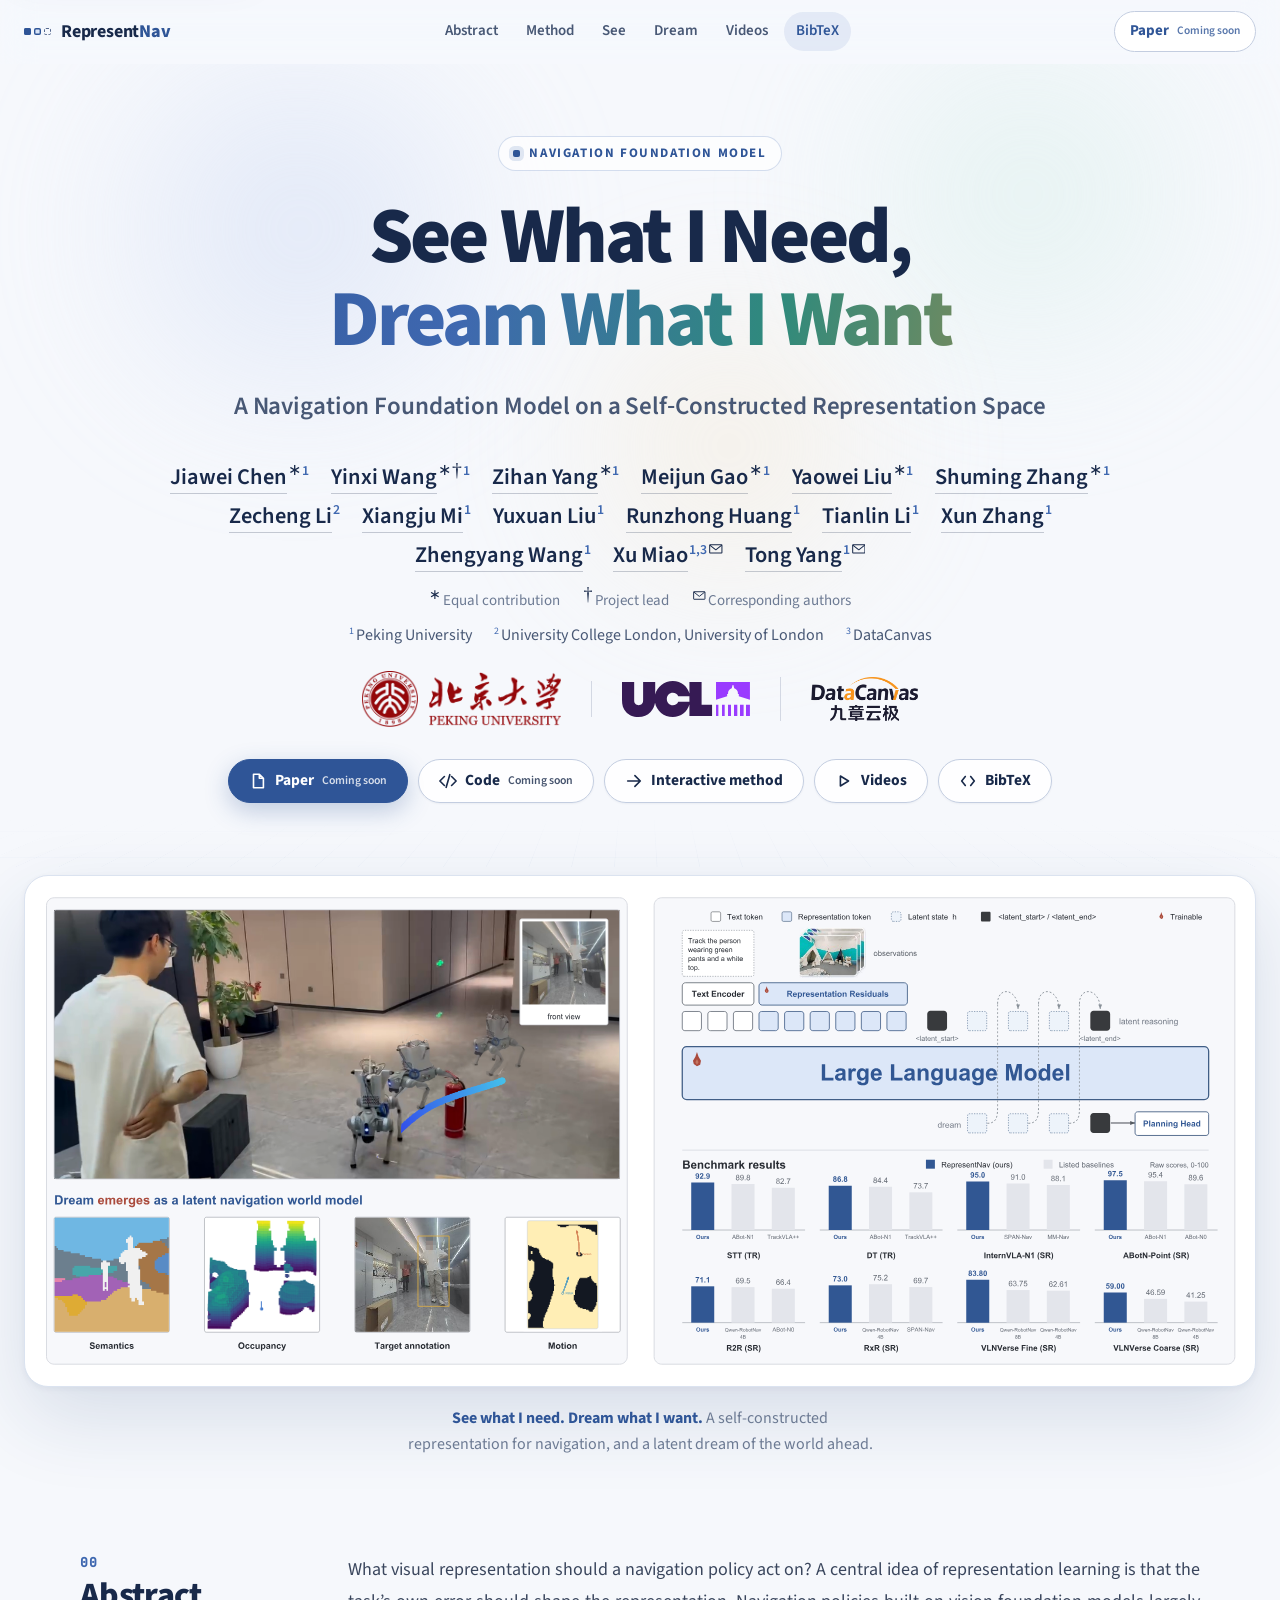
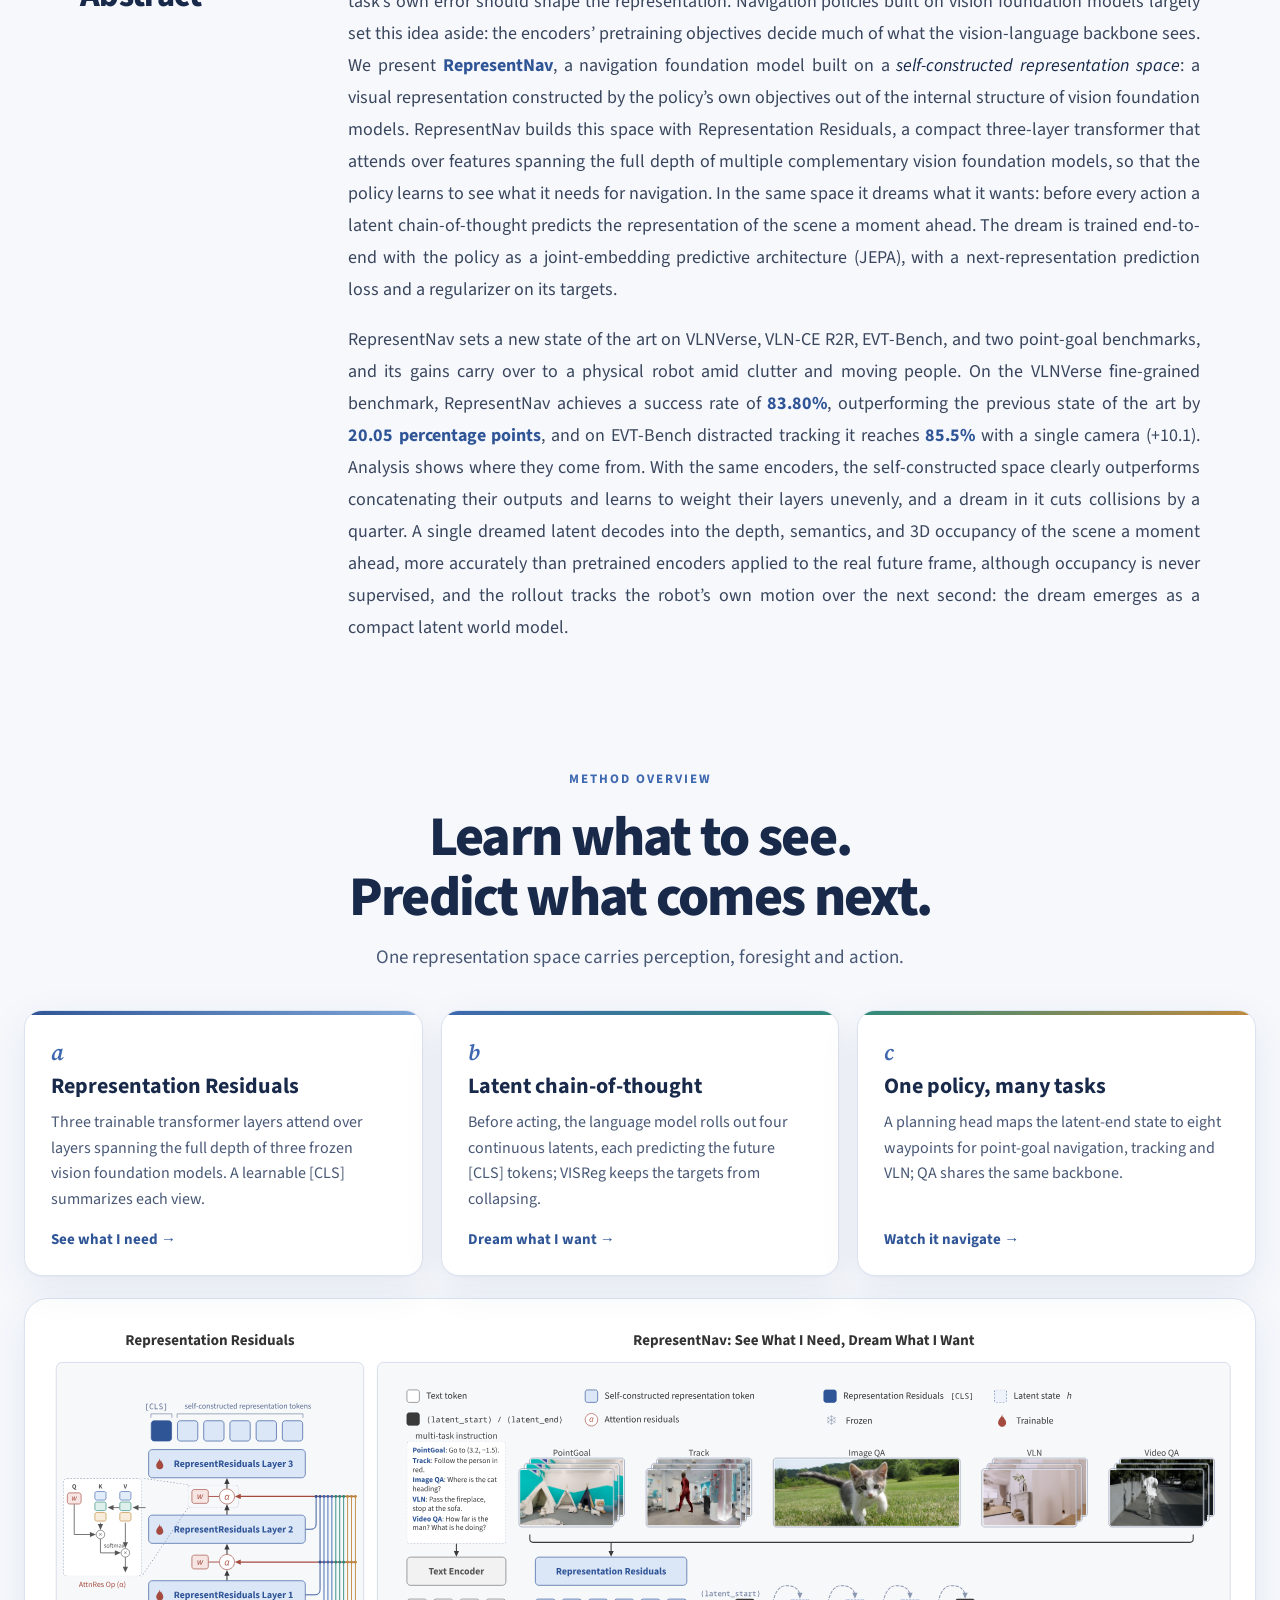
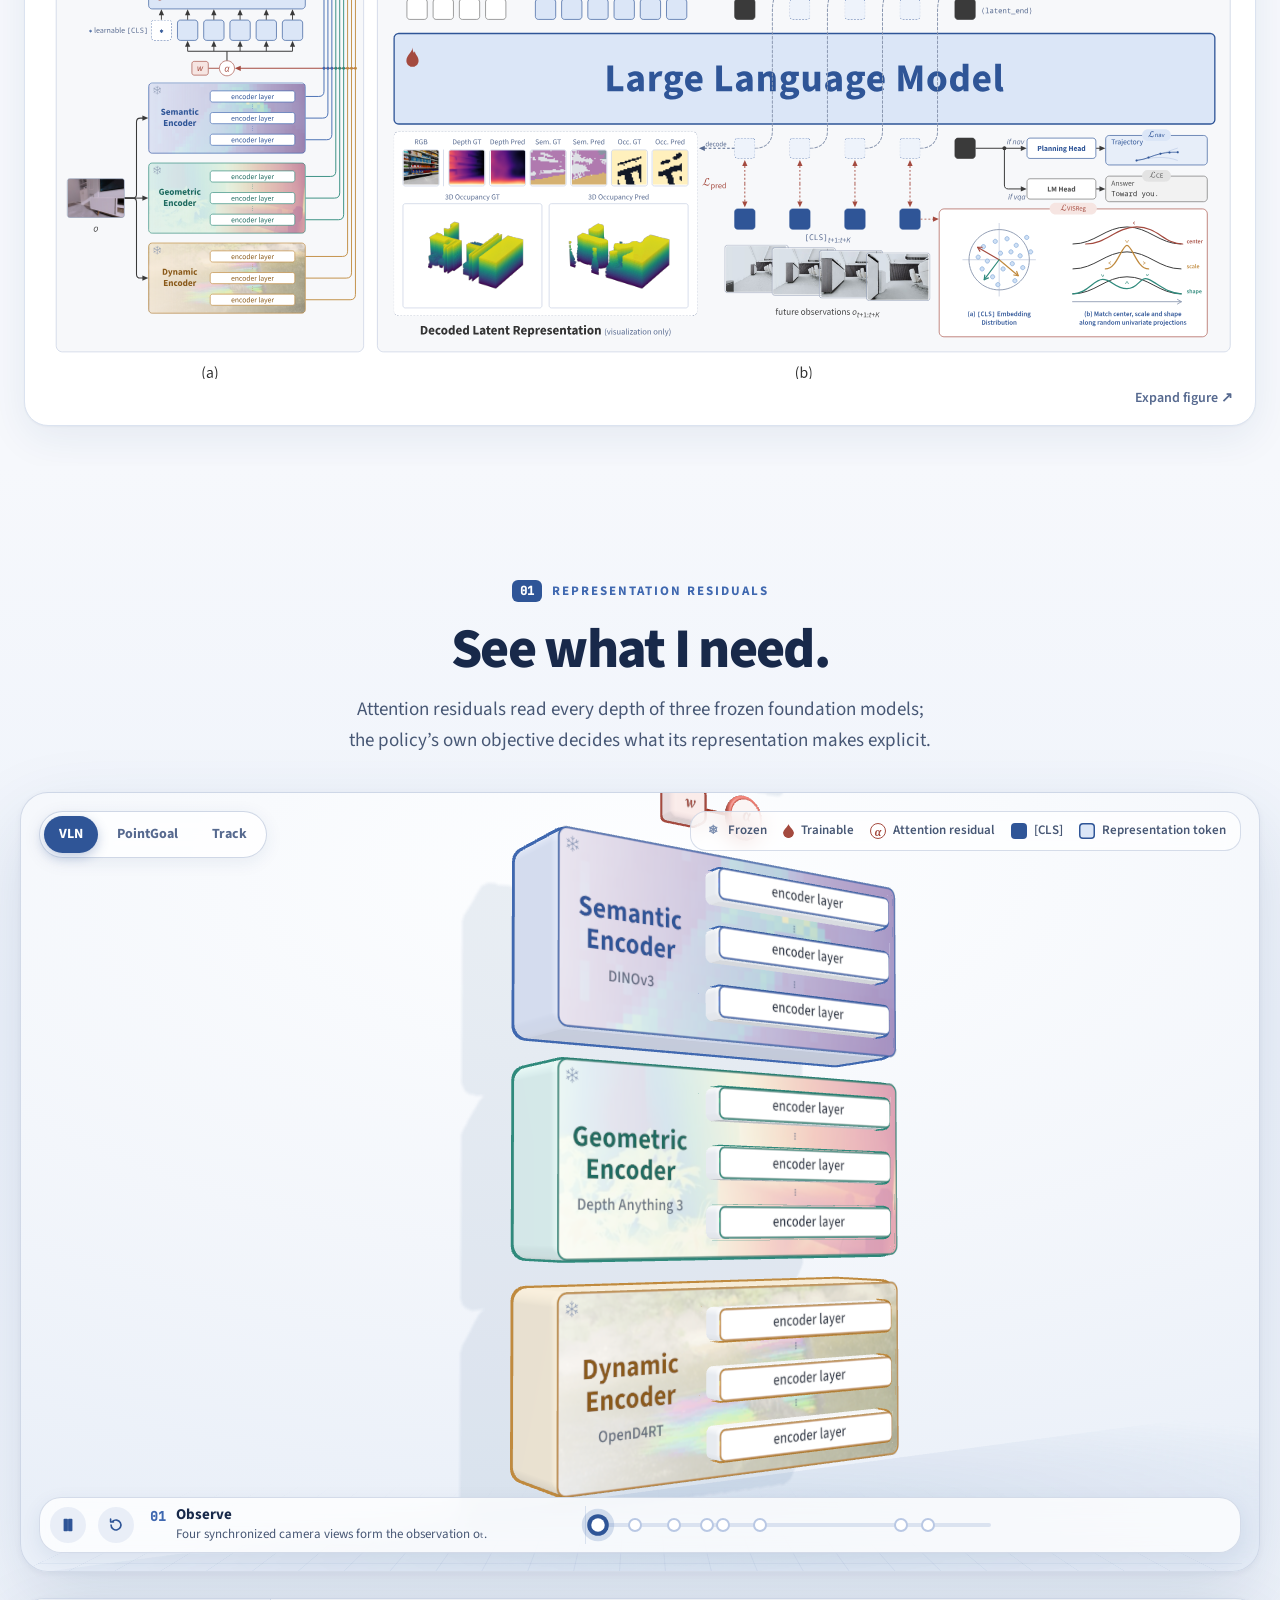
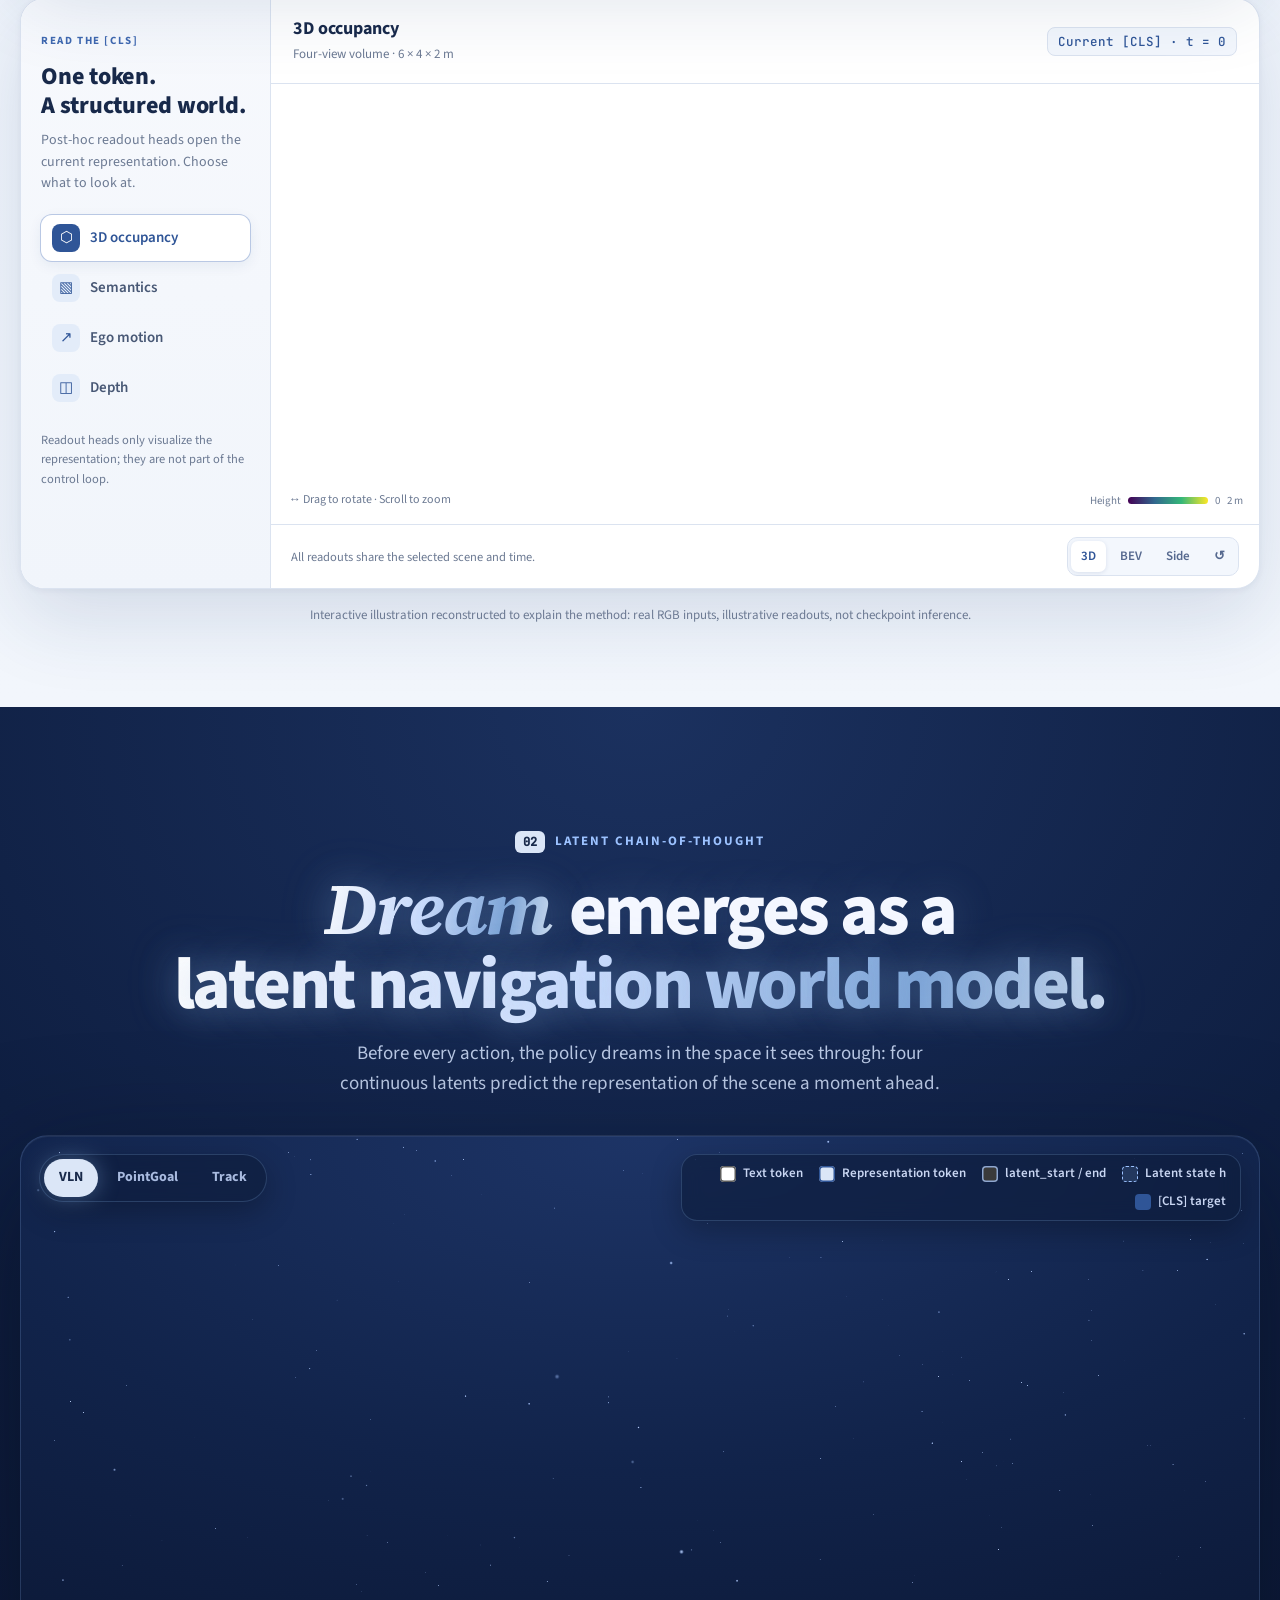
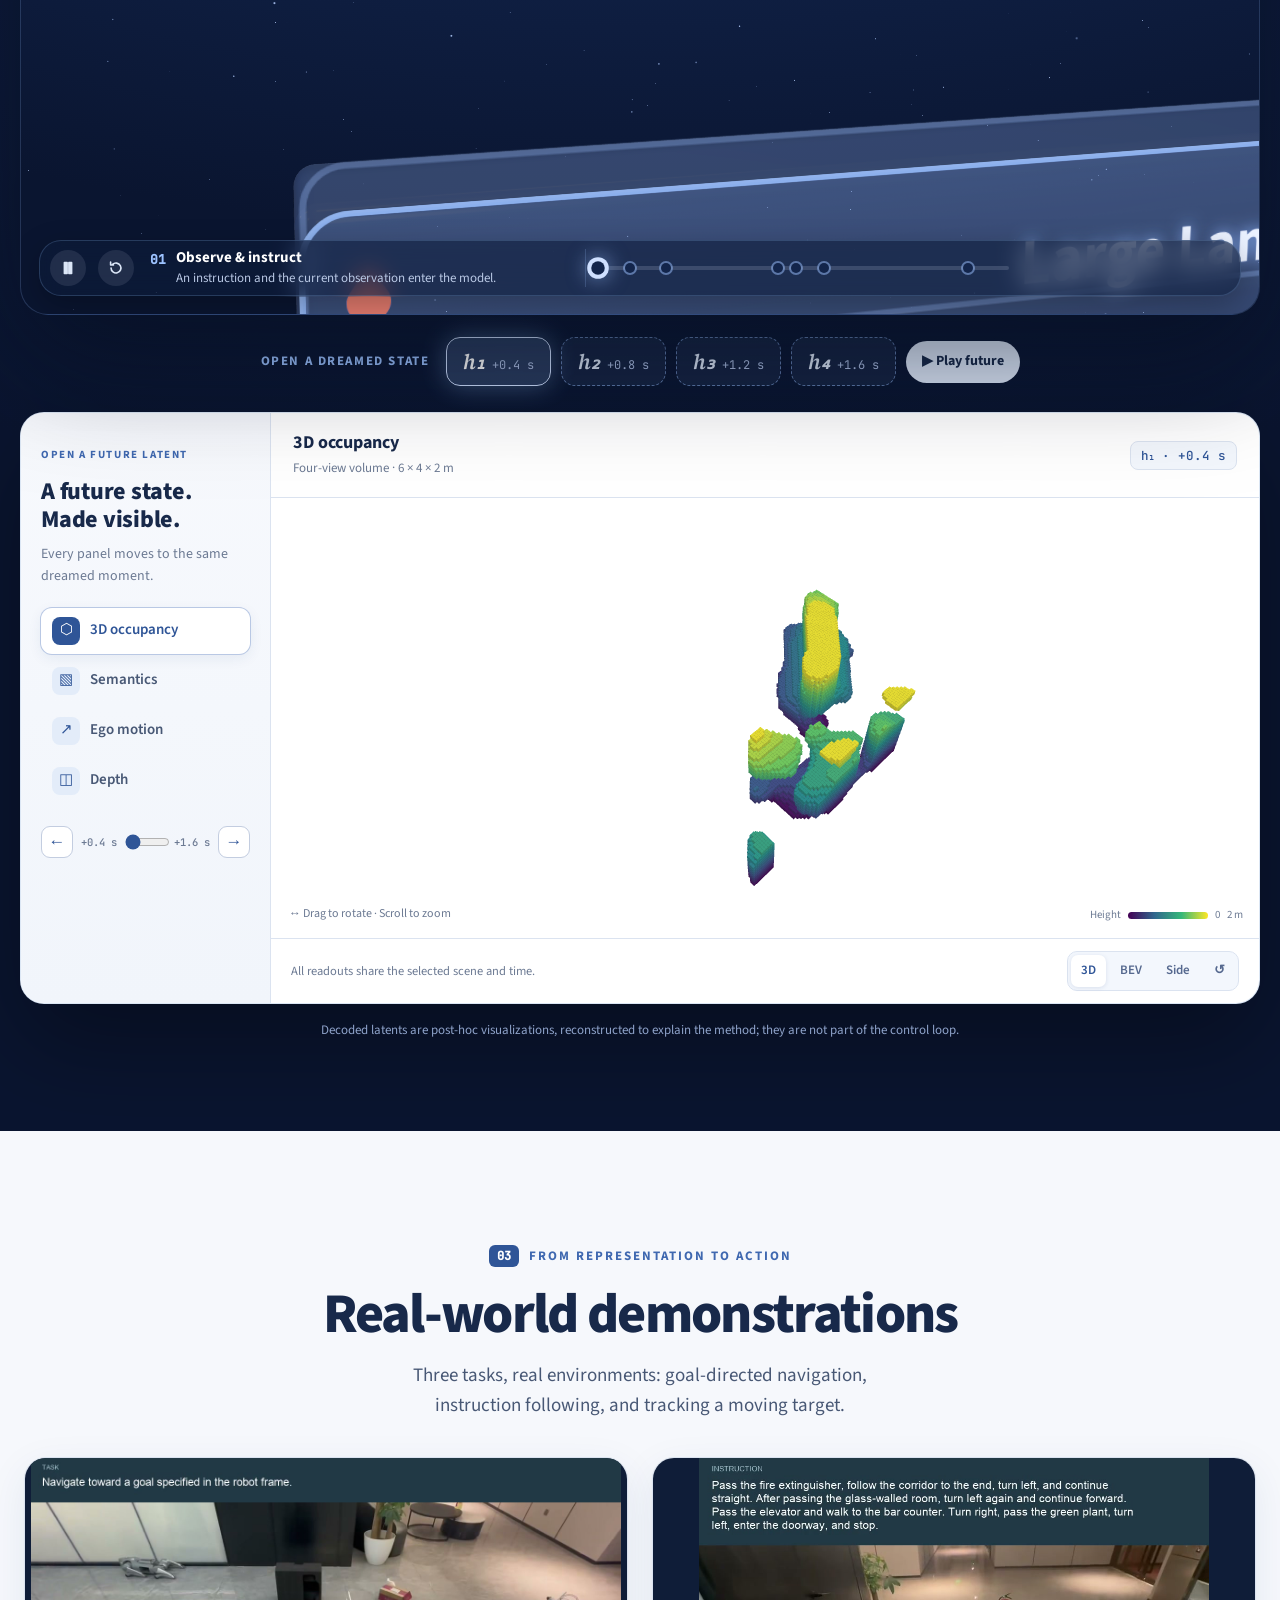
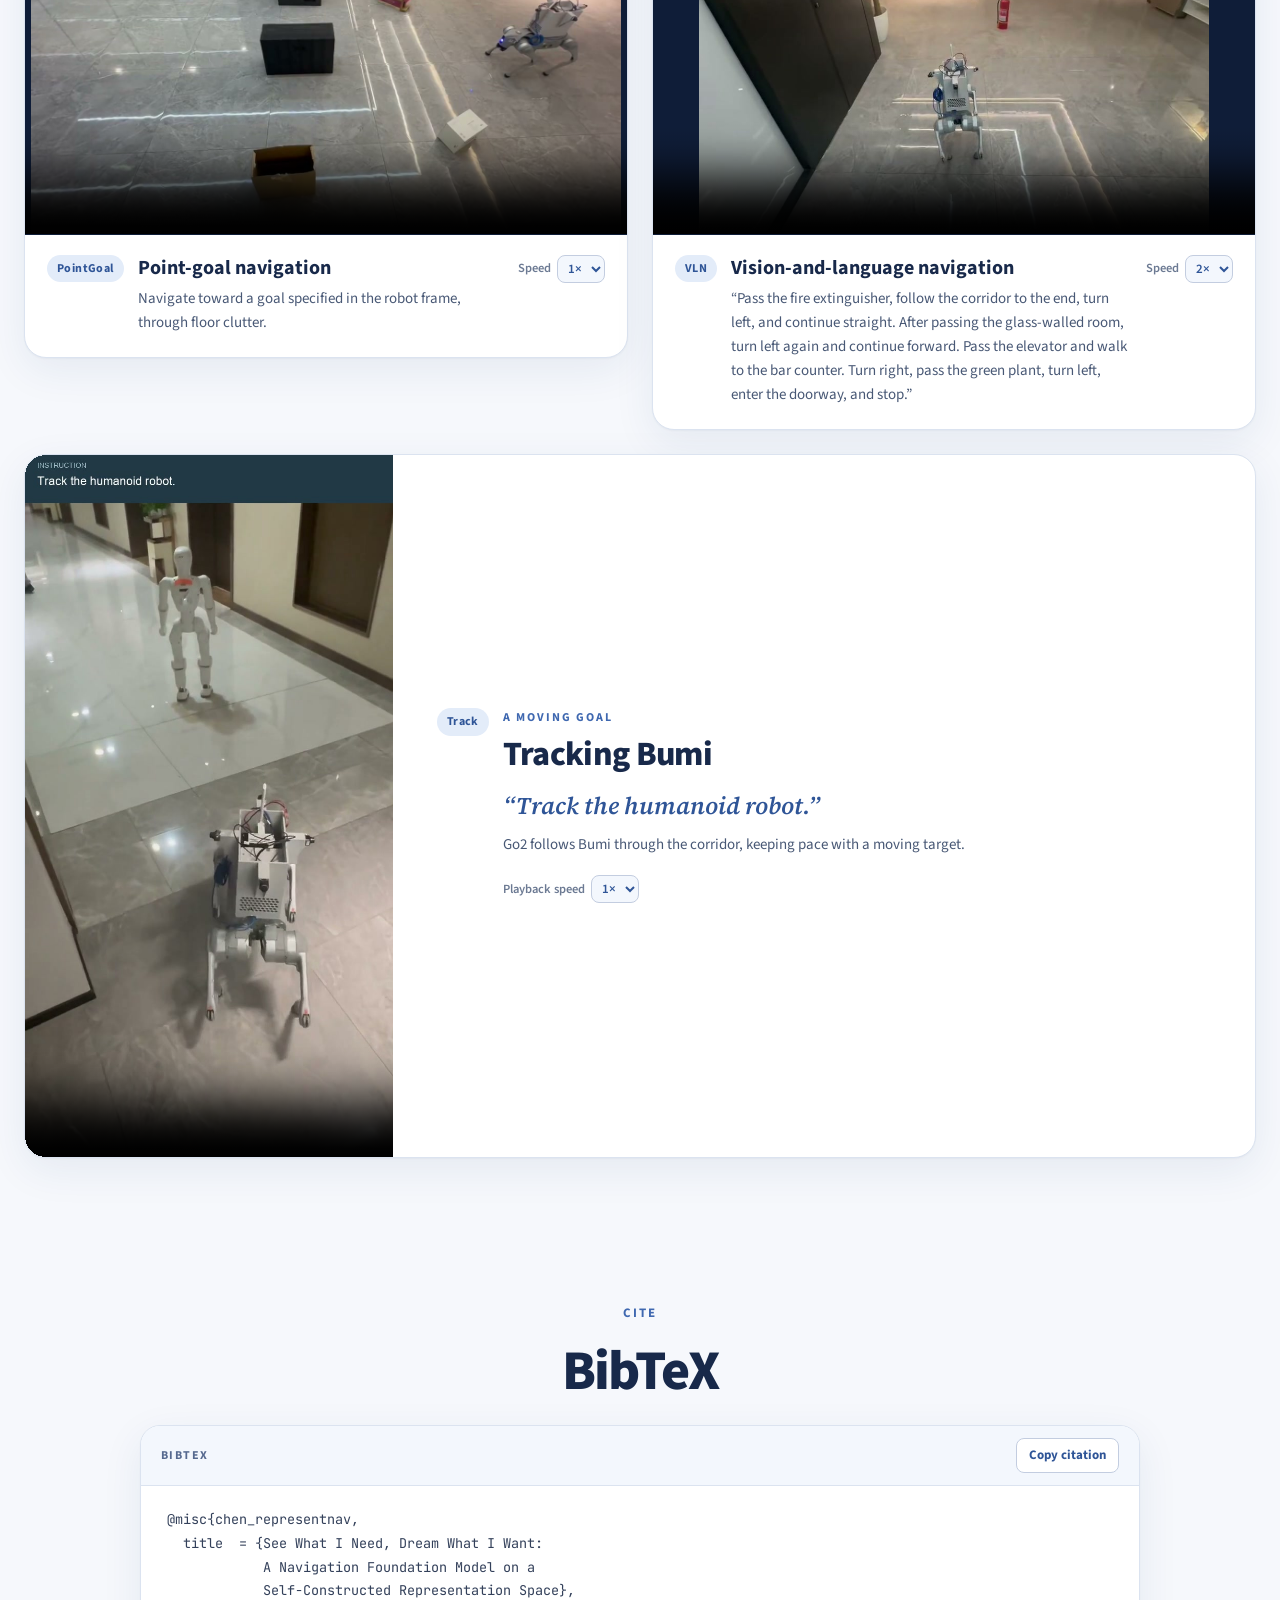
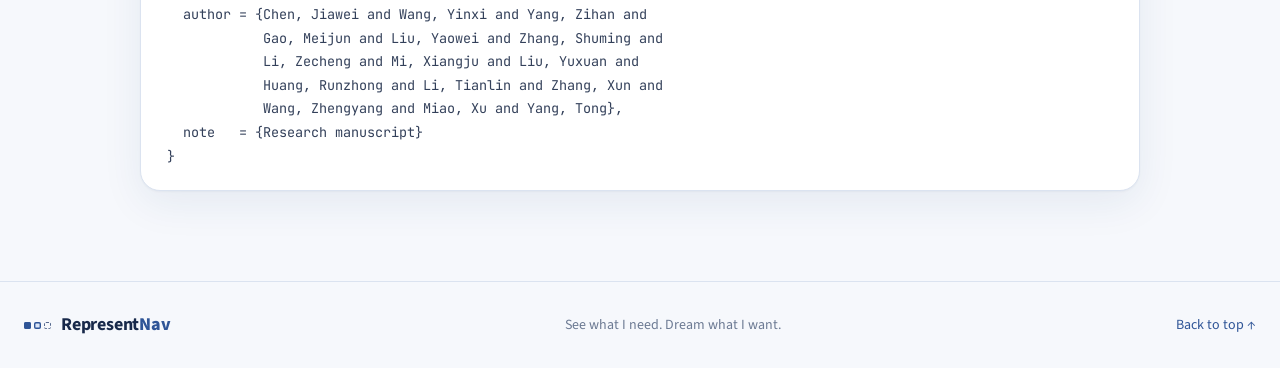
==== representnav/index.html @ af6fb6a8 "Publish RepresentNav project page and refresh research profile" ====
<!doctype html>
<html lang="en">
<head>
  <meta charset="utf-8">
  <meta name="viewport" content="width=device-width, initial-scale=1">
  <meta name="theme-color" content="#f6f8fc">
  <meta name="description" content="RepresentNav builds a self-constructed representation space for navigation and dreams in it: a latent chain-of-thought predicts the scene a moment ahead before every action.">
  <meta property="og:title" content="RepresentNav — See What I Need, Dream What I Want">
  <meta property="og:description" content="A Navigation Foundation Model on a Self&#8209;Constructed Representation Space.">
  <link rel="canonical" href="https://wang-yinxi.github.io/representnav/">
  <meta property="og:url" content="https://wang-yinxi.github.io/representnav/">
  <meta property="og:type" content="website">
  <meta property="og:image" content="https://wang-yinxi.github.io/images/representnav.jpg">
  <meta name="twitter:card" content="summary_large_image">
  <title>RepresentNav — See What I Need, Dream What I Want</title>
  <link rel="icon" href="assets/icon.svg" type="image/svg+xml">
  <link rel="preload" href="assets/fonts/source-sans-3-latin-700-normal.woff2" as="font" type="font/woff2" crossorigin>
  <link rel="preload" href="assets/fonts/source-sans-3-latin-400-normal.woff2" as="font" type="font/woff2" crossorigin>
  <link rel="modulepreload" href="vendor/three/three.module.min.js">
  <link rel="stylesheet" href="css/fonts.css">
  <link rel="stylesheet" href="js/readouts.css">
  <link rel="stylesheet" href="css/site.css">
</head>
<body>
  <a class="skip-link" href="#see">Skip to the interactive method</a>

  <header class="topbar" data-topbar>
    <a class="wordmark" href="#top" aria-label="RepresentNav, back to top">
      <span class="wordmark-mark" aria-hidden="true"><i></i><i></i><i></i></span>
      <span>Represent<b>Nav</b></span>
    </a>
    <nav aria-label="Page sections">
      <a href="#abstract">Abstract</a>
      <a href="#overview">Method</a>
      <a href="#see">See</a>
      <a href="#dream">Dream</a>
      <a href="#real-world">Videos</a>
      <a href="#citation">BibTeX</a>
    </nav>
    <span class="topbar-paper resource-pending" aria-disabled="true">Paper <span class="resource-status">Coming soon</span></span>
  </header>

  <main id="top">
    <section class="hero" aria-labelledby="hero-title">
      <div class="hero-backdrop" aria-hidden="true">
        <span class="orb orb-a"></span><span class="orb orb-b"></span><span class="orb orb-c"></span>
        <div class="hero-grid"></div>
      </div>
      <div class="hero-inner">
        <p class="hero-kicker"><span class="kicker-dot"></span>Navigation foundation model</p>
        <h1 id="hero-title"><span class="title-see">See What I Need,</span> <span class="title-dream">Dream What I Want</span></h1>
        <p class="hero-subtitle">A Navigation Foundation Model on a Self&#8209;Constructed Representation Space</p>
        <div class="authors" aria-label="Paper authors">
          <p class="author-row author-row--equal"><span><a href="https://pku-cs-cjw.top/" target="_blank" rel="noopener">Jiawei Chen</a><sup><span class="mk mk-ast">∗</span>1</sup></span><span><a href="https://wang-yinxi.github.io/" target="_blank" rel="noopener">Yinxi Wang</a><sup><span class="mk mk-ast">∗</span><span class="mk mk-dag">†</span>1</sup></span><span><a href="https://smallyang688.github.io/" target="_blank" rel="noopener">Zihan Yang</a><sup><span class="mk mk-ast">∗</span>1</sup></span><span><a href="https://resonate2221.github.io/" target="_blank" rel="noopener">Meijun Gao</a><sup><span class="mk mk-ast">∗</span>1</sup></span><span><a href="https://github.com/yysmwt" target="_blank" rel="noopener">Yaowei Liu</a><sup><span class="mk mk-ast">∗</span>1</sup></span><span><a href="https://github.com/Asimovzz" target="_blank" rel="noopener">Shuming Zhang</a><sup><span class="mk mk-ast">∗</span>1</sup></span></p>
          <p class="author-row"><span><a href="https://fvsdc286-lab.github.io/" target="_blank" rel="noopener">Zecheng Li</a><sup>2</sup></span><span><a href="https://scholar.google.com/citations?user=ICCEv6YAAAAJ" target="_blank" rel="noopener">Xiangju Mi</a><sup>1</sup></span><span>Yuxuan Liu<sup>1</sup></span><span><a href="https://github.com/horizon921" target="_blank" rel="noopener">Runzhong Huang</a><sup>1</sup></span><span><a href="https://github.com/limou-ctrl" target="_blank" rel="noopener">Tianlin Li</a><sup>1</sup></span><span><a href="https://github.com/samohtac" target="_blank" rel="noopener">Xun Zhang</a><sup>1</sup></span></p>
          <p class="author-row"><span><a href="https://github.com/Ringringing" target="_blank" rel="noopener">Zhengyang Wang</a><sup>1</sup></span><span><a href="https://datacanvas.com/" target="_blank" rel="noopener">Xu Miao</a><sup>1,3<svg class="mk-env" viewBox="0 0 20 14" aria-label="corresponding author" role="img"><rect x="1" y="1" width="18" height="12" rx=".6"/><path d="M1.2 1.4 10 8.4l8.8-7"/></svg></sup></span><span><a href="https://scholar.google.com/citations?user=zYDaX-4AAAAJ" target="_blank" rel="noopener">Tong Yang</a><sup>1<svg class="mk-env" viewBox="0 0 20 14" aria-label="corresponding author" role="img"><rect x="1" y="1" width="18" height="12" rx=".6"/><path d="M1.2 1.4 10 8.4l8.8-7"/></svg></sup></span></p>
        </div>
        <p class="contributions"><span><sup><span class="mk mk-ast">∗</span></sup>Equal contribution</span><span><sup><span class="mk mk-dag">†</span></sup>Project lead</span><span><sup><svg class="mk-env" viewBox="0 0 20 14" aria-label="corresponding author" role="img"><rect x="1" y="1" width="18" height="12" rx=".6"/><path d="M1.2 1.4 10 8.4l8.8-7"/></svg></sup>Corresponding authors</span></p>
        <p class="affiliations"><span><sup>1</sup>Peking University</span><span><sup>2</sup>University College London, University of London</span><span><sup>3</sup>DataCanvas</span></p>
        <ul class="logo-row" aria-label="Affiliations">
          <li><span class="logo logo-pku" role="img" aria-label="Peking University"></span></li>
          <li><img class="logo logo-ucl" src="assets/logos/ucl.svg" alt="University College London" onerror="this.closest('li').hidden=true"></li>
          <li><img class="logo logo-dc" src="assets/logos/datacanvas.png" alt="DataCanvas" onerror="this.closest('li').hidden=true"></li>
        </ul>
        <div class="hero-actions">
          <span class="button primary resource-pending" aria-disabled="true"><svg viewBox="0 0 20 20" aria-hidden="true"><path d="M5 2.5h6.5L16 7v10.5H5z M11.5 2.5V7H16" /></svg>Paper <span class="resource-status">Coming soon</span></span>
          <span class="button resource-pending" aria-disabled="true"><svg viewBox="0 0 20 20" aria-hidden="true"><path d="m6 5-5 5 5 5 M14 5l5 5-5 5 M12 3l-4 14" /></svg>Code <span class="resource-status">Coming soon</span></span>
          <a class="button" href="#see"><svg viewBox="0 0 20 20" aria-hidden="true"><path d="M3 10h14 M11 4l6 6-6 6" /></svg>Interactive method</a>
          <a class="button" href="#real-world"><svg viewBox="0 0 20 20" aria-hidden="true"><path d="M6 4.5v11l9-5.5z" /></svg>Videos</a>
          <a class="button" href="#citation"><svg viewBox="0 0 20 20" aria-hidden="true"><path d="M7 5 3 10l4 5 M13 5l4 5-4 5" /></svg>BibTeX</a>
        </div>
      </div>
    </section>

    <figure class="teaser" aria-label="RepresentNav teaser">
      <div class="teaser-card">
        <img src="assets/paper/standalone/teaser.svg" alt="RepresentNav teaser: real-world navigation, decoded scene information, latent reasoning and benchmark comparisons" width="1540" height="612">
      </div>
      <figcaption><strong>See what I need. Dream what I want.</strong> A self-constructed representation for navigation, and a latent dream of the world ahead.</figcaption>
    </figure>

    <section class="abstract" id="abstract" aria-labelledby="abstract-title">
      <div class="section-label"><span class="label-index">00</span><h2 id="abstract-title">Abstract</h2></div>
      <div class="abstract-body">
        <p>What visual representation should a navigation policy act on? A central idea of representation learning is that the task’s own error should shape the representation. Navigation policies built on vision foundation models largely set this idea aside: the encoders’ pretraining objectives decide much of what the vision-language backbone sees. We present <strong>RepresentNav</strong>, a navigation foundation model built on a <em>self-constructed representation space</em>: a visual representation constructed by the policy’s own objectives out of the internal structure of vision foundation models. RepresentNav builds this space with Representation Residuals, a compact three-layer transformer that attends over features spanning the full depth of multiple complementary vision foundation models, so that the policy learns to see what it needs for navigation. In the same space it dreams what it wants: before every action a latent chain-of-thought predicts the representation of the scene a moment ahead. The dream is trained end-to-end with the policy as a joint-embedding predictive architecture (JEPA), with a next-representation prediction loss and a regularizer on its targets.</p>
        <p>RepresentNav sets a new state of the art on VLNVerse, VLN-CE R2R, EVT-Bench, and two point-goal benchmarks, and its gains carry over to a physical robot amid clutter and moving people. On the VLNVerse fine-grained benchmark, RepresentNav achieves a success rate of <strong>83.80%</strong>, outperforming the previous state of the art by <strong>20.05 percentage points</strong>, and on EVT-Bench distracted tracking it reaches <strong>85.5%</strong> with a single camera (+10.1). Analysis shows where they come from. With the same encoders, the self-constructed space clearly outperforms concatenating their outputs and learns to weight their layers unevenly, and a dream in it cuts collisions by a quarter. A single dreamed latent decodes into the depth, semantics, and 3D occupancy of the scene a moment ahead, more accurately than pretrained encoders applied to the real future frame, although occupancy is never supervised, and the rollout tracks the robot’s own motion over the next second: the dream emerges as a compact latent world model.</p>
      </div>
    </section>

    <section class="overview" id="overview" aria-labelledby="overview-title">
      <div class="section-head">
        <p class="eyebrow">Method overview</p>
        <h2 id="overview-title">Learn what to see. Predict what comes next.</h2>
        <p class="section-deck">One representation space carries perception, foresight and action.</p>
      </div>
      <div class="overview-cards">
        <a class="idea" href="#see">
          <span class="idea-index">a</span>
          <h3>Representation Residuals</h3>
          <p>Three trainable transformer layers attend over layers spanning the full depth of three frozen vision foundation models. A learnable [CLS] summarizes each view.</p>
          <span class="idea-link">See what I need →</span>
        </a>
        <a class="idea" href="#dream">
          <span class="idea-index">b</span>
          <h3>Latent chain-of-thought</h3>
          <p>Before acting, the language model rolls out four continuous latents, each predicting the future [CLS] tokens; VISReg keeps the targets from collapsing.</p>
          <span class="idea-link">Dream what I want →</span>
        </a>
        <a class="idea" href="#real-world">
          <span class="idea-index">c</span>
          <h3>One policy, many tasks</h3>
          <p>A planning head maps the latent-end state to eight waypoints for point-goal navigation, tracking and VLN; QA shares the same backbone.</p>
          <span class="idea-link">Watch it navigate →</span>
        </a>
      </div>
      <button class="pipeline-figure" type="button" data-figure="assets/paper/standalone/pipeline.svg" data-caption="RepresentNav overview: (a) Representation Residuals; (b) autoregressive latent reasoning." aria-label="Expand the pipeline figure">
        <img src="assets/paper/standalone/pipeline.svg" width="1700" height="943" alt="RepresentNav pipeline: frozen semantic, geometric and dynamic encoders feed three Representation Residuals layers; a large language model reasons through four latent states and a planning head outputs a trajectory." loading="lazy">
        <span class="figure-expand">Expand figure ↗</span>
      </button>
    </section>

    <!-- 01 · See what I need -->
    <section class="chapter chapter-see" id="see" aria-labelledby="see-title">
      <div class="section-head">
        <p class="eyebrow"><span class="chapter-num">01</span>Representation Residuals</p>
        <h2 id="see-title">See what I need.</h2>
        <p class="section-deck">Attention residuals read every depth of three frozen foundation models; the policy’s own objective decides what its representation makes explicit.</p>
      </div>

      <div class="workspace" data-workspace="representation">
        <div class="stage stage-light" data-stage="representation">
          <div class="stage-host" aria-label="Animated 3D illustration of Representation Residuals" role="img"></div>
          <div class="stage-ui">
            <div class="stage-top">
              <div class="case-tabs" role="group" aria-label="Example scene">
                <button type="button" data-case="vln" aria-pressed="false">VLN</button><button type="button" data-case="pointgoal" aria-pressed="false">PointGoal</button><button type="button" data-case="track" aria-pressed="false">Track</button>
              </div>
              <ul class="stage-legend" aria-label="Legend">
                <li><i class="lg-frozen" aria-hidden="true">❄</i>Frozen</li>
                <li><i class="lg-drop" aria-hidden="true"></i>Trainable</li>
                <li><i class="lg-alpha" aria-hidden="true">α</i>Attention residual</li>
                <li><i class="lg-cls" aria-hidden="true"></i>[CLS]</li>
                <li><i class="lg-rep" aria-hidden="true"></i>Representation token</li>
              </ul>
            </div>
            <div class="stage-bottom">
              <button type="button" class="stage-btn" data-action="toggle" aria-label="Pause animation"><svg viewBox="0 0 20 20" aria-hidden="true"><path class="i-pause" d="M6 4h3v12H6zM11 4h3v12h-3z"/><path class="i-play" d="M6 4l10 6-10 6z"/></svg></button>
              <button type="button" class="stage-btn" data-action="replay" aria-label="Replay animation"><svg viewBox="0 0 20 20" aria-hidden="true"><path d="M4.5 10a5.5 5.5 0 1 0 1.7-4M4 3.5v3.2h3.2" fill="none"/></svg></button>
              <div class="stage-caption" aria-live="polite"><span class="step-index">01</span><div><strong class="step-label">Observe</strong><p class="step-text"></p></div></div>
              <div class="timeline" role="group" aria-label="Animation chapters"><div class="timeline-track"><span class="timeline-fill"></span></div><div class="timeline-chapters"></div></div>
              <span class="stage-hint">Drag to look around · click a readout</span>
            </div>
          </div>
          <div class="stage-fallback" hidden><p>The 3D illustration needs WebGL. The explorer below still shows every readout.</p></div>
        </div>

        <div class="explorer readout-explorer">
          <aside class="readout-sidebar">
            <p class="eyebrow">Read the [CLS]</p>
            <h3>One token.<br>A structured world.</h3>
            <p class="explorer-description">Post-hoc readout heads open the current representation. Choose what to look at.</p>
            <div class="modality-tabs" role="group" aria-label="Representation readout"></div>
            <p class="probe-note">Readout heads only visualize the representation; they are not part of the control loop.</p>
          </aside>
          <div class="readout-shell">
            <div class="readout-heading"><div><span class="readout-title">3D occupancy</span><span class="readout-dim">120 × 80 × 20 voxels</span></div><span class="time-tag">Current representation · t = 0</span></div>
            <div class="readout-area">
              <div class="occ-container"><canvas class="occ-canvas" tabindex="0" aria-label="3D occupancy. Drag to rotate, use arrow keys to orbit, plus or minus to zoom."></canvas><img class="occ-fallback" alt="Occupancy scene preview" hidden><div class="occ-loading">Constructing the scene…</div><div class="occ-hint">↔ Drag to rotate · Scroll to zoom</div><div class="height-legend"><span>Height</span><i></i><span>0</span><span>2 m</span></div></div>
              <div class="modality-container" hidden></div>
            </div>
            <div class="readout-footer"><span class="frame-context">Fixed robot frame · meters</span><div class="view-buttons" role="group" aria-label="Occupancy viewpoint"><button type="button" data-view="orbit" class="active" aria-pressed="true">3D</button><button type="button" data-view="top" aria-pressed="false">BEV</button><button type="button" data-view="side" aria-pressed="false">Side</button><button type="button" data-view="reset" aria-label="Reset occupancy viewpoint">↺</button></div></div>
          </div>
        </div>
        <p class="illustration-note">Interactive illustration reconstructed to explain the method: real RGB inputs, illustrative readouts, not checkpoint inference.</p>
      </div>
    </section>

    <!-- 02 · Dream what I want -->
    <section class="chapter chapter-dream" id="dream" aria-labelledby="dream-title">
      <div class="dream-sky" aria-hidden="true"><canvas class="sparkle-canvas"></canvas></div>
      <div class="section-head dream-head">
        <p class="eyebrow"><span class="chapter-num">02</span>Latent chain-of-thought</p>
        <h2 id="dream-title" class="dream-title"><span class="dream-word">Dream</span> emerges as a<br><span class="dream-line">latent navigation world model.</span></h2>
        <p class="section-deck">Before every action, the policy dreams in the space it sees through: four continuous latents predict the representation of the scene a moment ahead.</p>
      </div>

      <div class="workspace dream-workspace" data-workspace="dream">
        <div class="stage stage-dark" data-stage="dream">
          <div class="stage-host" aria-label="Animated 3D illustration of latent reasoning" role="img"></div>
          <div class="stage-emerge" aria-hidden="true">
            <p class="emerge-title"><span class="emerge-word">Emerge</span></p>
            <i class="emerge-spark s1"></i><i class="emerge-spark s2"></i><i class="emerge-spark s3"></i><i class="emerge-spark s4"></i><i class="emerge-spark s5"></i>
          </div>
          <div class="stage-ui">
            <div class="stage-top">
              <div class="case-tabs" role="group" aria-label="Example scene">
                <button type="button" data-case="vln" aria-pressed="false">VLN</button><button type="button" data-case="pointgoal" aria-pressed="false">PointGoal</button><button type="button" data-case="track" aria-pressed="false">Track</button>
              </div>
              <ul class="stage-legend" aria-label="Legend">
                <li><i class="lg-text" aria-hidden="true"></i>Text token</li>
                <li><i class="lg-rep" aria-hidden="true"></i>Representation token</li>
                <li><i class="lg-boundary" aria-hidden="true"></i>latent_start / end</li>
                <li><i class="lg-latent" aria-hidden="true"></i>Latent state h</li>
                <li><i class="lg-cls" aria-hidden="true"></i>[CLS] target</li>
              </ul>
            </div>
            <div class="stage-bottom">
              <button type="button" class="stage-btn" data-action="toggle" aria-label="Pause animation"><svg viewBox="0 0 20 20" aria-hidden="true"><path class="i-pause" d="M6 4h3v12H6zM11 4h3v12h-3z"/><path class="i-play" d="M6 4l10 6-10 6z"/></svg></button>
              <button type="button" class="stage-btn" data-action="replay" aria-label="Replay animation"><svg viewBox="0 0 20 20" aria-hidden="true"><path d="M4.5 10a5.5 5.5 0 1 0 1.7-4M4 3.5v3.2h3.2" fill="none"/></svg></button>
              <div class="stage-caption" aria-live="polite"><span class="step-index">01</span><div><strong class="step-label">Observe & instruct</strong><p class="step-text"></p></div></div>
              <div class="timeline" role="group" aria-label="Animation chapters"><div class="timeline-track"><span class="timeline-fill"></span></div><div class="timeline-chapters"></div></div>
              <span class="stage-hint">Drag to look around · click h₁…h₄</span>
            </div>
          </div>
          <div class="stage-fallback" hidden><p>The 3D illustration needs WebGL. The explorer below still shows every decoded state.</p></div>
        </div>

        <div class="future-token-strip" role="group" aria-label="Choose a future latent">
          <span class="strip-label">Open a dreamed state</span>
          <button type="button" class="latent-token" data-token="1" aria-pressed="false"><span>h₁</span><small>+0.4 s</small></button><button type="button" class="latent-token" data-token="2" aria-pressed="false"><span>h₂</span><small>+0.8 s</small></button><button type="button" class="latent-token" data-token="3" aria-pressed="false"><span>h₃</span><small>+1.2 s</small></button><button type="button" class="latent-token" data-token="4" aria-pressed="false"><span>h₄</span><small>+1.6 s</small></button>
          <button type="button" class="strip-play" data-action="play" aria-label="Play future states">▶ <span>Play future</span></button>
        </div>

        <div class="explorer readout-explorer">
          <aside class="readout-sidebar">
            <p class="eyebrow">Open a future latent</p>
            <h3>A future state.<br>Made visible.</h3>
            <p class="explorer-description">Every panel moves to the same dreamed moment.</p>
            <div class="modality-tabs" role="group" aria-label="Future latent readout"></div>
            <div class="dream-playback"><button type="button" data-action="previous" aria-label="Previous future latent">←</button><div class="future-timeline"><span>+0.4 s</span><input type="range" min="1" max="4" value="1" step="1" aria-label="Future latent"><span>+1.6 s</span></div><button type="button" data-action="next" aria-label="Next future latent">→</button></div>
          </aside>
          <div class="readout-shell">
            <div class="readout-heading"><div><span class="readout-title">3D occupancy</span><span class="readout-dim">120 × 80 × 20 voxels</span></div><span class="time-tag">h₁ · t + 0.4 s</span></div>
            <div class="readout-area">
              <div class="occ-container"><canvas class="occ-canvas" tabindex="0" aria-label="Future 3D occupancy. Drag to rotate, use arrow keys to orbit, plus or minus to zoom."></canvas><img class="occ-fallback" alt="Future occupancy scene preview" hidden><div class="occ-loading">Constructing the scene…</div><div class="occ-hint">↔ Drag to rotate · Scroll to zoom</div><div class="height-legend"><span>Height</span><i></i><span>0</span><span>2 m</span></div></div>
              <div class="modality-container" hidden></div>
            </div>
            <div class="readout-footer"><span class="frame-context">Fixed robot frame · meters</span><div class="view-buttons" role="group" aria-label="Future occupancy viewpoint"><button type="button" data-view="orbit" class="active" aria-pressed="true">3D</button><button type="button" data-view="top" aria-pressed="false">BEV</button><button type="button" data-view="side" aria-pressed="false">Side</button><button type="button" data-view="reset" aria-label="Reset future occupancy viewpoint">↺</button></div></div>
          </div>
        </div>
        <p class="illustration-note">Decoded latents are post-hoc visualizations, reconstructed to explain the method; they are not part of the control loop.</p>
      </div>
    </section>

    <section class="real-world" id="real-world" aria-labelledby="real-title">
      <div class="section-head">
        <p class="eyebrow"><span class="chapter-num">03</span>From representation to action</p>
        <h2 id="real-title">Real-world demonstrations</h2>
        <p class="section-deck">Three tasks, real environments: goal-directed navigation, instruction following, and tracking a moving target.</p>
      </div>
      <div class="video-grid">
        <article class="video-card"><div class="video-media"><video controls playsinline muted preload="none" poster="assets/videos/pointgoal-obstacles-captioned-poster.jpg" data-video="pointgoal" aria-label="PointGoal obstacle navigation third-person demonstration"><source data-src="assets/videos/pointgoal-obstacles-captioned.mp4" type="video/mp4"></video></div><div class="video-meta"><span class="video-tag">PointGoal</span><div><h3>Point-goal navigation</h3><p class="video-instruction">Navigate toward a goal specified in the robot frame, through floor clutter.</p></div><label class="speed-control">Speed<select aria-label="PointGoal playback speed"><option value="1" selected>1×</option><option value="2">2×</option><option value="4">4×</option></select></label></div></article>
        <article class="video-card"><div class="video-media"><video controls playsinline muted preload="none" poster="assets/videos/vln-user4-captioned-poster.jpg" data-video="vln" aria-label="Vision-and-language navigation third-person demonstration"><source data-src="assets/videos/vln-user4-captioned.mp4" type="video/mp4"></video></div><div class="video-meta"><span class="video-tag">VLN</span><div><h3>Vision-and-language navigation</h3><p class="video-instruction">“Pass the fire extinguisher, follow the corridor to the end, turn left, and continue straight. After passing the glass-walled room, turn left again and continue forward. Pass the elevator and walk to the bar counter. Turn right, pass the green plant, turn left, enter the doorway, and stop.”</p></div><label class="speed-control">Speed<select aria-label="VLN playback speed"><option value="1">1×</option><option value="2" selected>2×</option><option value="4">4×</option></select></label></div></article>
        <article class="video-card tracking-card"><div class="video-media portrait-video"><video controls playsinline muted preload="none" poster="assets/videos/track-bumi-trim12-captioned-poster.jpg" data-video="track-bumi" aria-label="Go2 tracking Bumi third-person demonstration"><source data-src="assets/videos/track-bumi-trim12-captioned.mp4" type="video/mp4"></video></div><div class="video-meta"><span class="video-tag">Track</span><div><p class="tracking-eyebrow">A moving goal</p><h3>Tracking Bumi</h3><blockquote>“Track the humanoid robot.”</blockquote><p class="video-instruction">Go2 follows Bumi through the corridor, keeping pace with a moving target.</p><label class="speed-control">Playback speed<select aria-label="Bumi tracking playback speed"><option value="1" selected>1×</option><option value="2">2×</option><option value="4">4×</option></select></label></div></div></article>
      </div>
    </section>

    <section class="citation" id="citation" aria-labelledby="citation-title">
      <div class="section-head"><p class="eyebrow">Cite</p><h2 id="citation-title">BibTeX</h2></div>
      <div class="citation-box"><div class="citation-bar"><span>BIBTEX</span><button type="button" id="copy-citation">Copy citation</button></div><pre id="citation-text">@misc{chen_representnav,
  title  = {See What I Need, Dream What I Want:
            A Navigation Foundation Model on a
            Self-Constructed Representation Space},
  author = {Chen, Jiawei and Wang, Yinxi and Yang, Zihan and
            Gao, Meijun and Liu, Yaowei and Zhang, Shuming and
            Li, Zecheng and Mi, Xiangju and Liu, Yuxuan and
            Huang, Runzhong and Li, Tianlin and Zhang, Xun and
            Wang, Zhengyang and Miao, Xu and Yang, Tong},
  note   = {Research manuscript}
}</pre></div>
    </section>
  </main>

  <footer class="site-footer"><a class="wordmark" href="#top"><span class="wordmark-mark" aria-hidden="true"><i></i><i></i><i></i></span><span>Represent<b>Nav</b></span></a><p>See what I need. Dream what I want.</p><a href="#top">Back to top ↑</a></footer>
  <dialog id="figure-dialog" aria-label="Expanded paper figure"><div class="dialog-toolbar"><p id="figure-caption"></p><button type="button" id="close-figure" aria-label="Close expanded figure">×</button></div><img id="expanded-figure" alt=""><a id="figure-original" target="_blank" rel="noopener">Open original image ↗</a></dialog>
  <div id="page-status" class="page-status" role="status" aria-live="polite"></div>
  <noscript><p class="noscript-notice">Interactive illustrations require JavaScript. Paper and code: coming soon. Watch the demonstrations: <a href="assets/videos/pointgoal-obstacles-captioned.mp4">PointGoal</a> · <a href="assets/videos/vln-user4-captioned.mp4">VLN</a> · <a href="assets/videos/track-bumi-trim12-captioned.mp4">Track Bumi</a>.</p></noscript>
  <script type="module" src="js/app.mjs"></script>
</body>
</html>
---- representnav/css/fonts.css ----
@font-face{font-family:"Source Sans 3";font-style:normal;font-weight:400;font-display:swap;src:url(../assets/fonts/source-sans-3-latin-400-normal.woff2) format("woff2")}
@font-face{font-family:"Source Sans 3";font-style:italic;font-weight:400;font-display:swap;src:url(../assets/fonts/source-sans-3-latin-400-italic.woff2) format("woff2")}
@font-face{font-family:"Source Sans 3";font-style:normal;font-weight:500 600;font-display:swap;src:url(../assets/fonts/source-sans-3-latin-600-normal.woff2) format("woff2")}
@font-face{font-family:"Source Sans 3";font-style:italic;font-weight:600;font-display:swap;src:url(../assets/fonts/source-sans-3-latin-600-italic.woff2) format("woff2")}
@font-face{font-family:"Source Sans 3";font-style:normal;font-weight:700;font-display:swap;src:url(../assets/fonts/source-sans-3-latin-700-normal.woff2) format("woff2")}
@font-face{font-family:"Source Sans 3";font-style:normal;font-weight:800 900;font-display:swap;src:url(../assets/fonts/source-sans-3-latin-800-normal.woff2) format("woff2")}
@font-face{font-family:"Source Serif 4";font-style:normal;font-weight:600;font-display:swap;src:url(../assets/fonts/source-serif-4-latin-600-normal.woff2) format("woff2")}
@font-face{font-family:"Source Serif 4";font-style:normal;font-weight:700;font-display:swap;src:url(../assets/fonts/source-serif-4-latin-700-normal.woff2) format("woff2")}
@font-face{font-family:"Source Serif 4";font-style:italic;font-weight:600;font-display:swap;src:url(../assets/fonts/source-serif-4-latin-600-italic.woff2) format("woff2")}
@font-face{font-family:"Source Serif 4";font-style:italic;font-weight:700;font-display:swap;src:url(../assets/fonts/source-serif-4-latin-700-italic.woff2) format("woff2")}
@font-face{font-family:"JetBrains Mono";font-style:normal;font-weight:400;font-display:swap;src:url(../assets/fonts/jetbrains-mono-latin-400-normal.woff2) format("woff2")}
@font-face{font-family:"JetBrains Mono";font-style:normal;font-weight:500;font-display:swap;src:url(../assets/fonts/jetbrains-mono-latin-500-normal.woff2) format("woff2")}
---- representnav/js/readouts.css ----
.readout-panel {
  --readout-blue: #2468ac;
  --readout-teal: #247e86;
  --readout-gold: #bf8735;
  box-sizing: border-box;
  width: 100%;
  min-height: 100%;
  color: #294452;
  background: #fff;
}
.readout-panel * { box-sizing: border-box; }
.readout-header {
  display: flex;
  align-items: center;
  justify-content: space-between;
  gap: 12px;
  padding: 20px 22px 14px;
}
.readout-heading { display: flex; align-items: center; gap: 11px; min-width: 0; }
.readout-icon {
  display: grid;
  flex: 0 0 34px;
  place-items: center;
  width: 34px;
  height: 34px;
  border: 1px solid #dce7ef;
  border-radius: 10px;
  color: var(--readout-blue);
  background: #f4f8fb;
  font-size: 22px;
}
.readout-title { margin: 0; color: #263f4e; font-family: inherit; font-size: 15px; font-weight: 600; line-height: 1.35; }
.readout-subtitle { margin: 4px 0 0; color: #7b8a93; font-size: 11px; line-height: 1.4; }
.readout-time {
  flex-shrink: 0;
  padding: 5px 9px;
  border: 1px solid #dce8f0;
  border-radius: 7px;
  color: var(--readout-blue);
  background: #f5f9fc;
  font: 600 11px/1.3 ui-monospace, SFMono-Regular, Menlo, monospace;
}
.readout-image-stage {
  position: relative;
  display: flex;
  align-items: center;
  justify-content: center;
  height: 282px;
  margin: 3px 22px 0;
  overflow: hidden;
  border: 1px solid #e4ebef;
  border-radius: 11px;
  background: #f6f8fa;
}
.readout-image { display: block; width: 100%; height: 100%; object-fit: contain; }
.readout-image--pixelated { image-rendering: pixelated; image-rendering: crisp-edges; }
.readout-box-overlay { position: absolute; inset: 0; width: 100%; height: 100%; pointer-events: none; }
.readout-box-rect { fill: #e1ad3420; stroke: #f7c655; stroke-width: 2.3; }
.readout-box-label-bg { fill: #f7c655; }
.readout-box-label { fill: #453919; font-family: ui-monospace, SFMono-Regular, Menlo, monospace; font-weight: 700; letter-spacing: 1px; }
.readout-loading { padding: 24px; color: #7d8d97; font-size: 12px; }
.readout-semantic-legend { display: flex; flex-wrap: wrap; gap: 8px 14px; padding: 17px 23px 0; }
.readout-class { display: inline-flex; align-items: center; gap: 6px; color: #667983; font-size: 10px; line-height: 1.4; white-space: nowrap; }
.readout-swatch { display: inline-block; width: 9px; height: 9px; border-radius: 2px; box-shadow: inset 0 0 0 1px #0000000d; }
.readout-footnote { margin: 13px 23px 0; padding-bottom: 18px; color: #819099; font-size: 10px; line-height: 1.6; }
.readout-depth-legend { max-width: 320px; margin: 18px auto 0; padding: 0 22px; }
.readout-depth-ramp { height: 7px; border-radius: 4px; background: linear-gradient(90deg, #120c29, #481f70, #992f7f, #e1575e, #fa9e5e, #fde6a1); }
.readout-depth-labels { display: flex; justify-content: space-between; margin-top: 7px; color: #788b95; font-size: 10px; }
.readout-motion-stage { padding: 0 12px; }
.readout-motion { display: block; width: 100%; height: 300px; --readout-curve: var(--readout-blue); }
.readout-motion--target { --readout-curve: var(--readout-gold); }
.readout-plot-bg { fill: #f9fbfc; stroke: #e4ebef; stroke-width: 1; }
.readout-grid-line { stroke: #e4ebef; stroke-width: 1; }
.readout-tick { fill: #8b9aa3; font: 11px ui-monospace, SFMono-Regular, Menlo, monospace; }
.readout-axis-label { fill: #72858f; font-family: inherit; font-size: 12px; font-weight: 500; }
.readout-origin { fill: none; stroke: #718d97; stroke-width: 1.5; }
.readout-trajectory-base { fill: none; stroke: var(--readout-curve); stroke-width: 1; stroke-opacity: .09; }
.readout-trajectory-past, .readout-trajectory-future {
  fill: none;
  stroke: var(--readout-curve);
  stroke-width: 2.4;
  stroke-linecap: round;
  stroke-linejoin: round;
}
.readout-trajectory-future { stroke-dasharray: 5 6; opacity: .55; }
.readout-direction-arrow { fill: none; stroke: var(--readout-curve); stroke-width: 2; stroke-linecap: round; stroke-linejoin: round; opacity: .8; }
.readout-point { fill: #fff; stroke: var(--readout-curve); stroke-width: 1.8; }
.readout-point--selected { fill: var(--readout-curve); stroke: #fff; stroke-width: 2; }
.readout-point-halo { fill: var(--readout-curve); opacity: .12; }
.readout-point-label { fill: #81949e; stroke: #f9fbfc; stroke-width: 3px; paint-order: stroke; font: 10px ui-monospace, SFMono-Regular, Menlo, monospace; }
.readout-point-label--selected { fill: var(--readout-curve); font-weight: 700; }
.readout-motion-values { display: flex; justify-content: center; gap: 25px; color: #557b91; font: 11px ui-monospace, SFMono-Regular, Menlo, monospace; }
.readout-motion-legend { display: flex; flex-wrap: wrap; justify-content: center; gap: 8px 15px; margin: 18px 20px 0; padding-bottom: 20px; }
.readout-motion-key { display: inline-flex; align-items: center; gap: 6px; color: #8a98a0; font-size: 9px; }
.readout-line-swatch { display: inline-block; width: 17px; border-top: 2px solid #6d8fa4; }
.readout-line-swatch--dashed { border-top-style: dashed; opacity: .65; }
.readout-origin-swatch { display: inline-block; position: relative; width: 9px; height: 9px; }
.readout-origin-swatch::before, .readout-origin-swatch::after { position: absolute; content: ''; background: #718d97; }
.readout-origin-swatch::before { left: 0; top: 4px; height: 1px; width: 9px; }
.readout-origin-swatch::after { left: 4px; top: 0; height: 9px; width: 1px; }
.readout-empty { display: flex; flex-direction: column; align-items: center; justify-content: center; min-height: 330px; padding: 30px; text-align: center; }
.readout-empty-icon { display: grid; place-items: center; width: 60px; height: 60px; margin-bottom: 18px; border: 1px solid #e0e8ed; border-radius: 18px; color: #8ea1ab; background: #f8fafb; font-size: 29px; }
.readout-empty-title { margin: 0; color: #657c89; font-size: 17px; font-weight: 500; }
.readout-empty-copy { max-width: 240px; margin: 10px 0 18px; color: #8b9aa3; font-size: 12px; line-height: 1.7; }
.readout-empty-tag { padding: 6px 10px; border: 1px solid #e5ecef; border-radius: 6px; color: #95a3ab; font-size: 10px; }
.readout-error { display: flex; flex-direction: column; align-items: center; justify-content: center; min-height: 240px; padding: 25px; color: #6d7f89; text-align: center; font-size: 13px; }
.readout-error strong { color: #4d6471; font-weight: 600; }
.readout-error p { max-width: 260px; margin: 9px 0 15px; color: #8b979e; font-size: 11px; line-height: 1.5; }
.readout-retry { padding: 7px 15px; border: 1px solid #d5e2ec; border-radius: 6px; color: #3877a4; background: #fff; cursor: pointer; font: inherit; font-size: 11px; }
.readout-retry:hover { background: #f0f6fa; }
.readout-retry:focus-visible { outline: 2px solid var(--readout-blue); outline-offset: 3px; }
@media (max-width: 600px) {
  .readout-header { padding: 16px 15px 12px; }
  .readout-title { font-size: 14px; }
  .readout-subtitle { font-size: 10px; }
  .readout-image-stage { height: 260px; margin-right: 15px; margin-left: 15px; }
  .readout-semantic-legend { padding-right: 16px; padding-left: 16px; gap: 7px 11px; }
  .readout-motion { height: 270px; }
  .readout-motion-legend { gap: 8px 12px; }
}
---- representnav/css/site.css ----
/* RepresentNav project page. Palette taken from the paper's pipeline figure. */
:root {
  --navy: #2f5597;
  --navy-deep: #1f3d73;
  --navy-ink: #18294a;
  --ink: #26324a;
  --ink-2: #485875;
  --slate: #56698f;
  --muted: #6c7a93;
  --blue-50: #f3f7fd;
  --blue-100: #e3ecf9;
  --blue-150: #dbe6f7;
  --blue-200: #cfe0f5;
  --blue-300: #b9c8e4;
  --blue-400: #7fa6d8;
  --blue-500: #3f68b0;
  --red: #a44a3f;
  --red-50: #f6e5e2;
  --teal: #1f6b60;
  --teal-2: #2f8a7c;
  --teal-50: #dff0ec;
  --amber: #8a5a1a;
  --amber-2: #c08a3e;
  --amber-50: #f8ecda;
  --line: #dbe3f0;
  --line-2: #c3cde0;
  --paper: #ffffff;
  --bg: #f6f8fc;
  --night: #0b1630;
  --night-2: #13254b;
  --sans: "Source Sans 3", "Source Sans Pro", -apple-system, BlinkMacSystemFont, "Segoe UI", "PingFang SC", "Helvetica Neue", Arial, sans-serif;
  --serif: "Source Serif 4", Georgia, "Times New Roman", serif;
  --mono: "JetBrains Mono", ui-monospace, SFMono-Regular, Menlo, monospace;
  --radius: 18px;
  --shadow: 0 1px 2px rgba(24, 41, 74, .04), 0 12px 40px rgba(31, 61, 115, .08);
  --shadow-lg: 0 2px 6px rgba(24, 41, 74, .05), 0 30px 80px rgba(31, 61, 115, .14);
  color-scheme: light;
}

* { box-sizing: border-box; }
html { scroll-behavior: smooth; scroll-padding-top: 76px; -webkit-text-size-adjust: 100%; }
body { margin: 0; background: var(--bg); color: var(--ink); font: 400 17px/1.65 var(--sans); -webkit-font-smoothing: antialiased; text-rendering: optimizeLegibility; }
img { max-width: 100%; display: block; }
a { color: var(--navy); text-decoration: none; }
a:hover { text-decoration: underline; text-underline-offset: 3px; }
button, input, select { font: inherit; color: inherit; }
button { cursor: pointer; border: 0; background: none; -webkit-tap-highlight-color: transparent; }
button:disabled { cursor: default; opacity: .45; }
:focus-visible { outline: 3px solid rgba(63, 104, 176, .55); outline-offset: 3px; border-radius: 6px; }
h1, h2, h3, p, figure { margin: 0; }
sup { font-size: .62em; line-height: 0; vertical-align: super; }
[hidden] { display: none !important; }
.skip-link { position: fixed; left: 16px; top: -80px; z-index: 100; padding: 10px 14px; background: #fff; border-radius: 10px; box-shadow: var(--shadow); }
.skip-link:focus { top: 12px; }

/* ------------------------------------------------------------------ top bar */
.topbar {
  position: sticky; top: 0; z-index: 40;
  display: flex; align-items: center; justify-content: space-between; gap: 20px;
  height: 64px; padding: 0 max(24px, calc((100vw - 1240px) / 2));
  background: rgba(246, 248, 252, .72); backdrop-filter: saturate(1.6) blur(16px); -webkit-backdrop-filter: saturate(1.6) blur(16px);
  border-bottom: 1px solid transparent; transition: border-color .3s, background .3s;
}
.topbar.is-scrolled { border-bottom-color: rgba(195, 205, 224, .6); background: rgba(250, 251, 254, .86); }
.topbar.is-dark { background: rgba(11, 22, 48, .62); border-bottom-color: rgba(127, 166, 216, .18); }
.topbar.is-dark .wordmark, .topbar.is-dark nav a { color: #dbe6f7; }
.topbar.is-dark .topbar-paper { background: rgba(219, 230, 247, .12); color: #fff; border-color: rgba(219, 230, 247, .25); }
.wordmark { display: inline-flex; align-items: center; gap: 10px; color: var(--navy-ink); font-weight: 700; font-size: 18px; letter-spacing: -.2px; }
.wordmark b { color: var(--navy); font-weight: 800; }
.wordmark:hover { text-decoration: none; }
.wordmark-mark { display: inline-grid; grid-template-columns: repeat(3, 7px); gap: 3px; align-items: end; }
.wordmark-mark i { display: block; width: 7px; height: 7px; border-radius: 2px; background: var(--blue-150); box-shadow: inset 0 0 0 1.4px var(--navy); }
.wordmark-mark i:first-child { background: var(--navy); }
.wordmark-mark i:last-child { background: none; box-shadow: inset 0 0 0 1.4px var(--slate); outline: 1px dashed transparent; height: 7px; border: 1.4px dashed var(--slate); box-shadow: none; }
.topbar nav { display: flex; gap: 4px; }
.topbar nav a { padding: 7px 12px; border-radius: 999px; color: var(--ink-2); font-size: 15px; font-weight: 600; transition: background .2s, color .2s; }
.topbar nav a:hover { text-decoration: none; background: rgba(63, 104, 176, .08); color: var(--navy); }
.topbar nav a.is-active { color: var(--navy); background: rgba(63, 104, 176, .1); }
.topbar.is-dark nav a.is-active, .topbar.is-dark nav a:hover { background: rgba(219, 230, 247, .12); color: #fff; }
.topbar-paper { padding: 7px 15px; border: 1px solid var(--line-2); border-radius: 999px; font-weight: 700; font-size: 15px; color: var(--navy); background: #fff; }
.topbar-paper:hover { text-decoration: none; border-color: var(--blue-400); }

/* ------------------------------------------------------------------ hero */
.hero { position: relative; overflow: hidden; padding: 72px 24px 64px; text-align: center; isolation: isolate; }
.hero-backdrop { position: absolute; inset: -10% -5% 0; z-index: -1; pointer-events: none; }
.orb { position: absolute; border-radius: 50%; filter: blur(60px); opacity: .55; animation: drift 18s ease-in-out infinite alternate; }
.orb-a { width: 560px; height: 420px; left: 6%; top: 4%; background: radial-gradient(circle, #cdd9f3, transparent 70%); }
.orb-b { width: 520px; height: 420px; right: 4%; top: 0; background: radial-gradient(circle, #d6eee8, transparent 70%); animation-delay: -6s; }
.orb-c { width: 460px; height: 360px; left: 40%; top: 32%; background: radial-gradient(circle, #f4e6cc, transparent 70%); opacity: .45; animation-delay: -12s; }
@keyframes drift { from { transform: translate3d(-20px, 0, 0) scale(1); } to { transform: translate3d(30px, 24px, 0) scale(1.08); } }
.hero-grid {
  position: absolute; left: -20%; right: -20%; bottom: -10%; height: 70%;
  background-image: linear-gradient(rgba(63, 104, 176, .09) 1px, transparent 1px), linear-gradient(90deg, rgba(63, 104, 176, .09) 1px, transparent 1px);
  background-size: 56px 56px;
  transform: perspective(700px) rotateX(62deg); transform-origin: 50% 100%;
  mask-image: linear-gradient(to top, rgba(0,0,0,.9), transparent 75%); -webkit-mask-image: linear-gradient(to top, rgba(0,0,0,.9), transparent 75%);
}
.hero-inner { max-width: 1120px; margin: 0 auto; }
.hero-kicker { display: inline-flex; align-items: center; gap: 9px; padding: 6px 14px; border: 1px solid rgba(63, 104, 176, .22); border-radius: 999px; background: rgba(255, 255, 255, .7); color: var(--navy); font-size: 13px; font-weight: 700; letter-spacing: 1.6px; text-transform: uppercase; }
.kicker-dot { width: 7px; height: 7px; border-radius: 2px; background: var(--navy); box-shadow: 0 0 0 4px rgba(63, 104, 176, .15); }
.hero h1 { margin: 26px auto 0; font: 800 clamp(40px, 6.2vw, 80px)/1.04 var(--sans); letter-spacing: -.035em; color: var(--navy-ink); }
.hero h1 span { display: block; }
.title-dream {
  background: linear-gradient(100deg, var(--navy) 0%, var(--blue-500) 34%, var(--teal-2) 62%, var(--amber-2) 100%);
  -webkit-background-clip: text; background-clip: text; color: transparent;
  padding-bottom: .06em;
}
.hero-subtitle { max-width: 760px; margin: 22px auto 0; font: 500 clamp(19px, 2.1vw, 25px)/1.38 var(--sans); color: var(--ink-2); letter-spacing: -.005em; }
.authors { max-width: 1000px; margin: 34px auto 0; display: flex; flex-wrap: wrap; justify-content: center; gap: 4px 18px; font-size: 17px; font-weight: 500; color: var(--ink); }
.authors span { white-space: nowrap; }
.authors sup { color: var(--slate); }
.affiliations, .contributions { display: flex; flex-wrap: wrap; justify-content: center; gap: 4px 22px; margin-top: 14px; font-size: 15px; color: var(--muted); }
.contributions { margin-top: 8px; font-size: 14px; }
.hero-actions { display: flex; flex-wrap: wrap; justify-content: center; gap: 10px; margin-top: 32px; }
.button { display: inline-flex; align-items: center; gap: 8px; height: 44px; padding: 0 20px; border-radius: 999px; border: 1px solid var(--line-2); background: rgba(255, 255, 255, .86); color: var(--navy-ink); font-weight: 700; font-size: 15.5px; box-shadow: 0 1px 2px rgba(24, 41, 74, .05); transition: transform .2s, box-shadow .2s, border-color .2s, background .2s; }
.button svg { width: 18px; height: 18px; fill: none; stroke: currentColor; stroke-width: 1.8; stroke-linecap: round; stroke-linejoin: round; }
.button:hover { text-decoration: none; transform: translateY(-1px); border-color: var(--blue-400); box-shadow: 0 8px 22px rgba(31, 61, 115, .12); }
.button.primary { background: var(--navy); border-color: var(--navy); color: #fff; box-shadow: 0 8px 24px rgba(47, 85, 151, .28); }
.button.primary:hover { background: var(--navy-deep); }

/* ------------------------------------------------------------------ teaser, abstract, overview */
.teaser { width: min(1240px, calc(100% - 48px)); margin: 8px auto 0; }
.teaser-card { padding: 18px; border-radius: 24px; background: #fff; border: 1px solid var(--line); box-shadow: var(--shadow-lg); }
.teaser-card img { width: 100%; height: auto; }
.teaser figcaption { margin: 18px auto 0; max-width: 820px; text-align: center; font-size: 16px; color: var(--muted); }
.teaser strong { color: var(--navy); }

.abstract { width: min(1120px, calc(100% - 48px)); margin: 0 auto; padding: 96px 0 40px; display: grid; grid-template-columns: 220px minmax(0, 1fr); gap: 48px; }
.section-label { position: sticky; top: 96px; align-self: start; }
.label-index { display: block; font: 600 13px var(--mono); color: var(--blue-500); letter-spacing: 1px; }
.section-label h2 { margin-top: 6px; font: 800 34px/1.1 var(--sans); letter-spacing: -.02em; color: var(--navy-ink); }
.abstract-body p { font-size: 18px; line-height: 1.78; color: #3a465d; text-align: justify; hyphens: auto; }
.abstract-body p + p { margin-top: 18px; }
.abstract-body strong { color: var(--navy); font-weight: 700; }
.abstract-body em { font-style: italic; color: var(--navy-ink); }

.section-head { max-width: 900px; margin: 0 auto 36px; text-align: center; }
.eyebrow { display: inline-flex; align-items: center; gap: 10px; font: 700 13px/1 var(--sans); letter-spacing: 2px; text-transform: uppercase; color: var(--blue-500); }
.chapter-num { display: inline-grid; place-items: center; min-width: 30px; height: 22px; padding: 0 6px; border-radius: 6px; background: var(--navy); color: #fff; font: 600 12px/1 var(--mono); letter-spacing: 0; }
.section-head h2 { margin-top: 16px; font: 800 clamp(34px, 4.4vw, 56px)/1.06 var(--sans); letter-spacing: -.03em; color: var(--navy-ink); }
.section-deck { margin: 16px auto 0; max-width: 760px; font-size: 19px; line-height: 1.6; color: var(--ink-2); }

.overview { width: min(1240px, calc(100% - 48px)); margin: 0 auto; padding: 80px 0 40px; }
.overview-cards { display: grid; grid-template-columns: repeat(3, minmax(0, 1fr)); gap: 18px; }
.idea { position: relative; display: flex; flex-direction: column; padding: 26px 26px 22px; border-radius: var(--radius); background: #fff; border: 1px solid var(--line); box-shadow: var(--shadow); color: inherit; transition: transform .25s, box-shadow .25s, border-color .25s; overflow: hidden; }
.idea::before { content: ""; position: absolute; inset: 0 0 auto; height: 4px; background: linear-gradient(90deg, var(--navy), var(--blue-400)); }
.idea:nth-child(2)::before { background: linear-gradient(90deg, var(--blue-500), var(--teal-2)); }
.idea:nth-child(3)::before { background: linear-gradient(90deg, var(--teal-2), var(--amber-2)); }
.idea:hover { text-decoration: none; transform: translateY(-3px); box-shadow: var(--shadow-lg); border-color: var(--blue-300); }
.idea-index { font: 600 italic 22px var(--serif); color: var(--blue-500); }
.idea h3 { margin-top: 6px; font: 700 22px/1.25 var(--sans); color: var(--navy-ink); }
.idea p { margin-top: 10px; font-size: 16px; line-height: 1.6; color: var(--ink-2); flex: 1; }
.idea-link { margin-top: 16px; font-weight: 700; font-size: 15px; color: var(--navy); }
.pipeline-figure { display: block; width: 100%; margin-top: 22px; padding: 22px 22px 14px; border-radius: 24px; background: #fff; border: 1px solid var(--line); box-shadow: var(--shadow); text-align: right; transition: box-shadow .25s; }
.pipeline-figure:hover { box-shadow: var(--shadow-lg); }
.pipeline-figure img { width: 100%; height: auto; }
.figure-expand { display: inline-block; margin-top: 8px; font-size: 14px; font-weight: 600; color: var(--slate); }

/* ------------------------------------------------------------------ chapters & stages */
.chapter { position: relative; padding: 110px 0 80px; }
.chapter-see { background: linear-gradient(180deg, var(--bg) 0%, #eef3fb 30%, #f2f6fc 100%); }
.workspace { width: min(1320px, calc(100% - 40px)); margin: 0 auto; }
.stage { position: relative; height: clamp(560px, 62vw, 780px); border-radius: 28px; overflow: hidden; isolation: isolate; box-shadow: var(--shadow-lg); }
.stage-light { background: radial-gradient(120% 90% at 50% 10%, #fdfeff 0%, #f3f6fb 55%, #e9eff8 100%); border: 1px solid rgba(195, 205, 224, .7); }
.stage-light::after { content: ""; position: absolute; inset: auto 0 0; height: 38%; z-index: -1; background-image: linear-gradient(rgba(63,104,176,.07) 1px, transparent 1px), linear-gradient(90deg, rgba(63,104,176,.07) 1px, transparent 1px); background-size: 46px 46px; transform: perspective(600px) rotateX(64deg); transform-origin: 50% 100%; mask-image: linear-gradient(to top, #000, transparent); -webkit-mask-image: linear-gradient(to top, #000, transparent); }
.stage-host { position: absolute; inset: 0; }
.stage-canvas { position: absolute; inset: 0; width: 100%; height: 100%; display: block; touch-action: pan-y; }
.stage-canvas.can-drag { cursor: grab; }
.stage-canvas.is-dragging { cursor: grabbing; }
.stage-ui { position: absolute; inset: 0; pointer-events: none; display: flex; flex-direction: column; justify-content: space-between; padding: 18px; }
.stage-ui > * { pointer-events: auto; }
.stage-top { display: flex; justify-content: space-between; align-items: flex-start; gap: 12px; pointer-events: none; }
.stage-top > * { pointer-events: auto; }
.case-tabs { display: inline-flex; gap: 4px; padding: 4px; border-radius: 999px; background: rgba(255, 255, 255, .78); border: 1px solid rgba(195, 205, 224, .8); backdrop-filter: blur(10px); -webkit-backdrop-filter: blur(10px); box-shadow: 0 4px 18px rgba(31, 61, 115, .08); }
.case-tabs button { padding: 7px 15px; border-radius: 999px; font-size: 14px; font-weight: 700; color: var(--slate); transition: background .2s, color .2s; }
.case-tabs button:hover { color: var(--navy); }
.case-tabs button[aria-pressed="true"] { background: var(--navy); color: #fff; box-shadow: 0 4px 12px rgba(47, 85, 151, .3); }
.stage-legend { list-style: none; margin: 0; padding: 8px 14px; display: flex; flex-wrap: wrap; justify-content: flex-end; gap: 6px 16px; max-width: 560px; border-radius: 16px; background: rgba(255, 255, 255, .7); border: 1px solid rgba(195, 205, 224, .7); backdrop-filter: blur(10px); -webkit-backdrop-filter: blur(10px); font-size: 13px; font-weight: 600; color: var(--ink-2); }
.stage-legend li { display: inline-flex; align-items: center; gap: 7px; white-space: nowrap; }
.stage-legend i { display: inline-grid; place-items: center; width: 16px; height: 16px; border-radius: 4px; font-style: normal; font-size: 12px; line-height: 1; }
.lg-frozen { color: #7d8fb0; }
.lg-drop { width: 11px !important; height: 14px !important; border-radius: 50% 50% 50% 50% / 62% 62% 38% 38% !important; background: var(--red); clip-path: path("M5.5 0 C4.5 3 0 6 0 9 C0 12 2.5 14 5.5 14 C8.5 14 11 12 11 9 C11 6 6.5 3 5.5 0 Z"); }
.lg-alpha { border-radius: 50% !important; border: 1.6px solid var(--red); color: var(--red); font: italic 600 12px var(--serif) !important; background: #fff; }
.lg-cls { background: var(--navy); }
.lg-rep { background: var(--blue-150); box-shadow: inset 0 0 0 1.5px var(--navy); }
.lg-text { background: #fff; box-shadow: inset 0 0 0 1.5px #5b5b5b; }
.lg-boundary { background: #3a3a3a; box-shadow: inset 0 0 0 1.5px #8ea6cf; }
.lg-latent { border: 1.5px dashed #9cc2ff; background: rgba(156, 194, 255, .15); }

.stage-caption { align-self: flex-start; display: flex; gap: 14px; align-items: flex-start; max-width: min(560px, 70%); margin-top: auto; margin-bottom: 14px; padding: 14px 18px; border-radius: 18px; background: rgba(255, 255, 255, .82); border: 1px solid rgba(195, 205, 224, .7); backdrop-filter: blur(12px); -webkit-backdrop-filter: blur(12px); box-shadow: 0 10px 30px rgba(31, 61, 115, .1); transition: opacity .35s, transform .35s; }
.stage-caption.is-changing { opacity: 0; transform: translateY(6px); }
.step-index { font: 600 13px/1.4 var(--mono); color: var(--blue-500); padding-top: 3px; }
.step-label { display: block; font-size: 17px; font-weight: 700; color: var(--navy-ink); }
.step-text { margin-top: 2px; font-size: 15px; line-height: 1.5; color: var(--ink-2); }
.stage-bottom { display: flex; align-items: center; gap: 10px; padding: 8px 12px; border-radius: 999px; background: rgba(255, 255, 255, .78); border: 1px solid rgba(195, 205, 224, .7); backdrop-filter: blur(12px); -webkit-backdrop-filter: blur(12px); box-shadow: 0 6px 20px rgba(31, 61, 115, .08); }
.stage-btn { flex: 0 0 auto; display: grid; place-items: center; width: 36px; height: 36px; border-radius: 50%; color: var(--navy); background: rgba(63, 104, 176, .09); transition: background .2s; }
.stage-btn:hover { background: rgba(63, 104, 176, .18); }
.stage-btn svg { width: 18px; height: 18px; fill: currentColor; stroke: currentColor; stroke-width: 1.8; stroke-linecap: round; stroke-linejoin: round; }
.stage-btn [data-action] { fill: none; }
.stage-btn .i-play { display: none; }
.stage-btn.is-paused .i-play { display: block; }
.stage-btn.is-paused .i-pause { display: none; }
.stage-btn[data-action="replay"] svg { fill: none; }
.timeline { position: relative; flex: 1; min-width: 120px; height: 36px; }
.timeline-track { position: absolute; left: 0; right: 0; top: 50%; height: 4px; margin-top: -2px; border-radius: 4px; background: rgba(63, 104, 176, .15); overflow: hidden; }
.timeline-fill { position: absolute; inset: 0; transform-origin: left; transform: scaleX(0); background: linear-gradient(90deg, var(--navy), var(--blue-400)); }
.timeline-chapters { position: absolute; inset: 0; }
.timeline-chapters button { position: absolute; top: 50%; transform: translate(-50%, -50%); display: grid; place-items: center; height: 36px; padding: 0; }
.timeline-chapters button::before { content: ""; width: 10px; height: 10px; border-radius: 50%; background: #fff; box-shadow: 0 0 0 2px var(--blue-300); transition: box-shadow .2s, background .2s, transform .2s; }
.timeline-chapters button.is-done::before { background: var(--navy); box-shadow: 0 0 0 2px var(--navy); }
.timeline-chapters button.is-current::before { transform: scale(1.35); background: #fff; box-shadow: 0 0 0 3px var(--navy), 0 0 0 7px rgba(63, 104, 176, .2); }
.timeline-chapters button span { position: absolute; bottom: 32px; left: 50%; transform: translateX(-50%); padding: 3px 8px; border-radius: 6px; background: var(--navy-ink); color: #fff; font-size: 12px; font-weight: 600; white-space: nowrap; opacity: 0; pointer-events: none; transition: opacity .2s; }
.timeline-chapters button:hover span, .timeline-chapters button:focus-visible span { opacity: 1; }
.stage-hint { flex: 0 0 auto; font-size: 13px; font-weight: 600; color: var(--muted); padding: 0 8px; opacity: 0; transition: opacity .4s; }
.stage.is-final .stage-hint { opacity: 1; }
.stage-fallback { position: absolute; inset: 0; display: grid; place-items: center; padding: 30px; text-align: center; color: var(--ink-2); }

/* dark stage */
.stage-dark { background: radial-gradient(120% 90% at 50% 0%, #1d3466 0%, #11234a 48%, #0a1530 100%); border: 1px solid rgba(127, 166, 216, .22); box-shadow: 0 40px 120px rgba(5, 12, 30, .55), inset 0 1px 0 rgba(255, 255, 255, .06); }
.stage-dark .case-tabs, .stage-dark .stage-legend, .stage-dark .stage-caption, .stage-dark .stage-bottom { background: rgba(14, 28, 58, .62); border-color: rgba(127, 166, 216, .24); color: #dbe6f7; box-shadow: 0 10px 30px rgba(0, 0, 0, .25); }
.stage-dark .case-tabs button { color: #a9bbe0; }
.stage-dark .case-tabs button:hover { color: #fff; }
.stage-dark .case-tabs button[aria-pressed="true"] { background: #dbe6f7; color: var(--navy-ink); box-shadow: 0 0 22px rgba(127, 166, 216, .45); }
.stage-dark .stage-legend { color: #c9d6f2; }
.stage-dark .step-label { color: #fff; }
.stage-dark .step-text { color: #b9c8e4; }
.stage-dark .step-index { color: #9cc2ff; }
.stage-dark .stage-btn { color: #dbe6f7; background: rgba(219, 230, 247, .1); }
.stage-dark .stage-btn:hover { background: rgba(219, 230, 247, .2); }
.stage-dark .timeline-track { background: rgba(219, 230, 247, .16); }
.stage-dark .timeline-fill { background: linear-gradient(90deg, #7fa6d8, #cfe0ff); box-shadow: 0 0 12px rgba(156, 194, 255, .7); }
.stage-dark .timeline-chapters button::before { background: #13254b; box-shadow: 0 0 0 2px rgba(156, 194, 255, .5); }
.stage-dark .timeline-chapters button.is-done::before { background: #9cc2ff; box-shadow: 0 0 0 2px #9cc2ff; }
.stage-dark .timeline-chapters button.is-current::before { background: #13254b; box-shadow: 0 0 0 3px #cfe0ff, 0 0 14px 4px rgba(156, 194, 255, .5); }
.stage-dark .stage-hint { color: #a9bbe0; }

/* ------------------------------------------------------------------ dream chapter */
.chapter-dream { color: #e8efff; background: radial-gradient(140% 70% at 50% 0%, #1b315f 0%, #0f1f42 45%, #0a1530 100%); overflow: hidden; padding-top: 120px; padding-bottom: 90px; }
.chapter-dream::before { content: ""; position: absolute; inset: 0 0 auto; height: 160px; background: linear-gradient(180deg, #f2f6fc, rgba(242, 246, 252, 0)); opacity: .0; pointer-events: none; }
.dream-sky { position: absolute; inset: 0; pointer-events: none; }
.sparkle-canvas { position: absolute; inset: 0; width: 100%; height: 100%; }
.dream-head { position: relative; max-width: 1080px; }
.chapter-dream .eyebrow { color: #9cc2ff; }
.chapter-dream .chapter-num { background: #dbe6f7; color: var(--navy-ink); }
.dream-title { position: relative; font: 800 clamp(40px, 6.4vw, 88px)/1.02 var(--sans) !important; letter-spacing: -.035em !important; color: #f4f7ff !important; text-shadow: 0 0 40px rgba(127, 166, 216, .25); }
.dream-word, .dream-line {
  background: linear-gradient(100deg, #ffffff 0%, #cfe0ff 18%, #7fa6d8 32%, #ffffff 46%, #f3d9a4 58%, #9cc2ff 72%, #ffffff 100%);
  background-size: 250% 100%;
  -webkit-background-clip: text; background-clip: text; color: transparent;
  animation: shimmer 7s linear infinite;
  filter: drop-shadow(0 0 22px rgba(127, 166, 216, .35));
}
.dream-word { font-family: var(--serif); font-style: italic; font-weight: 700; letter-spacing: -.02em; padding-right: .06em; }
@keyframes shimmer { from { background-position: 0% 0; } to { background-position: -250% 0; } }
.chapter-dream .section-deck { color: #b9c8e4; }
.dream-workspace { position: relative; }
.future-token-strip { display: flex; flex-wrap: wrap; align-items: center; justify-content: center; gap: 10px; margin: 22px auto 0; }
.strip-label { font-size: 13px; font-weight: 700; letter-spacing: 1.6px; text-transform: uppercase; color: #9cc2ff; margin-right: 6px; }
.latent-token { display: inline-flex; align-items: baseline; gap: 8px; padding: 9px 16px; border-radius: 14px; border: 1.5px dashed rgba(156, 194, 255, .55); background: rgba(156, 194, 255, .08); color: #dbe6f7; font-family: var(--mono); transition: background .2s, border-color .2s, box-shadow .2s, transform .2s; }
.latent-token span { font: italic 600 21px var(--serif); }
.latent-token small { font-size: 12px; color: #a9bbe0; }
.latent-token:hover { transform: translateY(-1px); border-color: #cfe0ff; }
.latent-token.active { border-style: solid; border-color: #cfe0ff; background: rgba(156, 194, 255, .22); box-shadow: 0 0 26px rgba(127, 166, 216, .45); color: #fff; }
.strip-play { padding: 9px 16px; border-radius: 999px; background: #dbe6f7; color: var(--navy-ink); font-weight: 700; font-size: 14px; }
.strip-play:hover { background: #fff; }

/* ------------------------------------------------------------------ explorer (readouts) */
.explorer { display: grid; grid-template-columns: 250px minmax(0, 1fr); margin-top: 26px; min-height: 560px; border-radius: 24px; overflow: hidden; background: #fff; border: 1px solid var(--line); box-shadow: var(--shadow-lg); color: var(--ink); }
.readout-sidebar { padding: 26px 20px; background: linear-gradient(180deg, #f7f9fd, #f1f5fb); border-right: 1px solid var(--line); }
.readout-sidebar .eyebrow { font-size: 11px; letter-spacing: 1.6px; color: var(--blue-500); }
.readout-sidebar h3 { margin-top: 10px; font: 800 24px/1.18 var(--sans); letter-spacing: -.01em; color: var(--navy-ink); }
.explorer-description { margin-top: 10px; font-size: 14px; line-height: 1.55; color: var(--muted); }
.modality-tabs { display: flex; flex-direction: column; gap: 4px; margin-top: 20px; }
.modality-tabs button { display: flex; align-items: center; gap: 10px; padding: 9px 11px; border-radius: 11px; text-align: left; font-size: 15px; color: var(--ink-2); transition: background .2s, color .2s; }
.modality-tabs button strong { font-weight: 600; }
.modality-tabs button small, .modality-arrow { display: none; }
.modality-tabs button:hover { background: rgba(63, 104, 176, .07); color: var(--navy); }
.modality-tabs button.active { background: #fff; color: var(--navy); box-shadow: 0 0 0 1px var(--blue-300), 0 4px 14px rgba(31, 61, 115, .08); }
.modality-icon { display: inline-grid; place-items: center; width: 28px; height: 28px; border-radius: 8px; background: var(--blue-100); color: var(--navy); font-size: 15px; }
.modality-tabs button.active .modality-icon { background: var(--navy); color: #fff; }
.probe-note { margin-top: 20px; font-size: 12.5px; line-height: 1.55; color: var(--muted); }
.readout-shell { min-width: 0; display: flex; flex-direction: column; }
.readout-shell > .readout-heading { display: flex; justify-content: space-between; align-items: center; gap: 12px; padding: 18px 22px; border-bottom: 1px solid var(--line); }
.readout-heading > div { display: flex; flex-direction: column; gap: 2px; }
.readout-shell .readout-title { font-size: 18px; font-weight: 700; color: var(--navy-ink); }
.readout-dim { font-size: 13px; color: var(--muted); }
.time-tag { margin-left: auto; padding: 5px 10px; border-radius: 8px; background: var(--blue-50); border: 1px solid var(--line); font: 500 12.5px var(--mono); color: var(--navy); white-space: nowrap; }
.camera-select { font: 600 13px var(--sans); color: var(--navy); background: var(--blue-50); border: 1px solid var(--line-2); border-radius: 8px; padding: 5px 8px; max-width: 140px; }
.readout-area { position: relative; display: flex; flex: 1; min-width: 0; min-height: 440px; }
.occ-container { position: relative; flex: 1; min-width: 0; min-height: 440px; background: radial-gradient(90% 90% at 50% 30%, #ffffff, #f2f6fb); overflow: hidden; }
.occ-canvas { position: absolute; inset: 0; width: 100%; height: 100%; touch-action: none; cursor: grab; }
.occ-canvas:active { cursor: grabbing; }
.occ-fallback { position: absolute; inset: 0; width: 100%; height: 100%; object-fit: contain; }
.occ-loading { position: absolute; inset: 0; display: grid; place-items: center; background: rgba(243, 247, 252, .85); color: var(--slate); font-size: 14px; }
.occ-hint { position: absolute; left: 18px; bottom: 14px; font-size: 12px; color: var(--muted); pointer-events: none; }
.height-legend { position: absolute; right: 16px; bottom: 14px; display: grid; grid-template-columns: auto 80px auto auto; gap: 7px; align-items: center; font-size: 11px; color: var(--muted); pointer-events: none; }
.height-legend i { height: 7px; border-radius: 4px; background: linear-gradient(90deg, #440154, #31688e, #35b779, #fde725); }
.modality-container { flex: 1; min-width: 0; background: #fff; }
.readout-footer { display: flex; align-items: center; justify-content: space-between; gap: 12px; min-height: 54px; margin-top: auto; padding: 12px 20px; border-top: 1px solid var(--line); }
.frame-context { font-size: 12.5px; color: var(--muted); max-width: 65%; line-height: 1.45; }
.view-buttons { display: flex; gap: 4px; padding: 3px; border-radius: 10px; background: var(--blue-50); border: 1px solid var(--line); }
.view-buttons button { padding: 5px 10px; border-radius: 7px; font-size: 13px; font-weight: 600; color: var(--slate); }
.view-buttons button.active { background: #fff; color: var(--navy); box-shadow: 0 1px 4px rgba(31, 61, 115, .12); }
.dream-playback { display: flex; align-items: center; gap: 8px; margin-top: 22px; }
.dream-playback > button { flex: 0 0 auto; width: 32px; height: 32px; border-radius: 9px; border: 1px solid var(--line-2); background: #fff; color: var(--navy); font-weight: 700; }
.future-timeline { flex: 1; display: grid; grid-template-columns: auto 1fr auto; align-items: center; gap: 6px; font: 500 10.5px var(--mono); color: var(--muted); }
.future-timeline input { width: 100%; accent-color: var(--navy); }
.illustration-note { margin: 16px auto 0; max-width: 820px; text-align: center; font-size: 13px; color: var(--muted); }
.chapter-dream .illustration-note { color: #8ea2c9; }
.chapter-dream .explorer { border-color: rgba(127, 166, 216, .28); box-shadow: 0 40px 100px rgba(0, 0, 0, .35); }

/* readout panel internals (from readouts.mjs) */
.readout-panel { color: var(--ink); }
.readout-header { display: none; }
.readout-image-stage { height: 380px; margin: 20px 20px 0; border: 0; border-radius: 14px; background: var(--blue-50); }
.readout-image-stage--box { height: 440px; }
.readout-image-stage--semantic .readout-image, .readout-image-stage--depth .readout-image { width: auto; max-width: 100%; image-rendering: pixelated; }
.readout-semantic-legend { padding: 18px 20px 0; gap: 8px 14px; }
.readout-class { font-size: 12px; color: var(--ink-2); }
.readout-footnote { font-size: 12px; color: var(--muted); margin: 14px 20px 0; }
.readout-depth-labels { font-size: 12px; }
.readout-empty { min-height: 420px; }
.readout-empty-copy { font-size: 14px; max-width: 340px; color: var(--muted); }
.readout-box-rect { fill: none; stroke: #ed721f; stroke-dasharray: 8 5; }
.readout-box-label-bg { fill: #ed721f; }
.readout-box-label { fill: #fff; }
.motion-bev { width: 100%; height: auto; max-height: 520px; display: block; }
.motion-bev-stage { padding: 16px 20px 0; }
.motion-key { display: flex; justify-content: center; flex-wrap: wrap; gap: 18px; font-size: 12px; color: var(--ink-2); margin: 10px auto 20px; }
.motion-key span::before { content: ''; display: inline-block; width: 22px; border-top: 3px solid var(--motion-color, #0b9eb5); margin-right: 7px; vertical-align: middle; }
.motion-key span.dashed::before { border-top-style: dashed; }

/* ------------------------------------------------------------------ videos */
.real-world { width: min(1240px, calc(100% - 48px)); margin: 0 auto; padding: 110px 0 60px; }
.video-grid { display: grid; grid-template-columns: repeat(2, minmax(0, 1fr)); gap: 24px; }
.video-card { overflow: hidden; border-radius: 22px; background: #fff; border: 1px solid var(--line); box-shadow: var(--shadow); align-self: start; }
.video-media { position: relative; aspect-ratio: 16 / 10; background: #0f1d38; display: grid; place-items: center; }
.video-media video { width: 100%; height: 100%; object-fit: contain; display: block; }
.video-meta { display: flex; gap: 14px; align-items: flex-start; padding: 20px 22px 22px; }
.video-meta > div { flex: 1; min-width: 0; }
.video-tag { flex: 0 0 auto; padding: 4px 10px; border-radius: 999px; background: var(--blue-100); color: var(--navy); font-size: 12px; font-weight: 700; letter-spacing: .4px; }
.video-meta h3 { font: 700 20px/1.3 var(--sans); color: var(--navy-ink); }
.video-instruction { margin-top: 6px; font-size: 15px; line-height: 1.6; color: var(--ink-2); }
.speed-control { display: inline-flex; align-items: center; gap: 6px; font-size: 12.5px; font-weight: 600; color: var(--muted); white-space: nowrap; }
.speed-control select { border: 1px solid var(--line-2); border-radius: 8px; padding: 3px 6px; background: var(--blue-50); color: var(--navy); font-size: 13px; }
.tracking-card { grid-column: 1 / -1; display: grid; grid-template-columns: minmax(0, 1fr) minmax(300px, .9fr); }
.tracking-card .video-media { aspect-ratio: auto; height: 600px; background: #0f1d38; }
.tracking-card .video-meta { align-self: center; padding: 44px; }
.tracking-eyebrow { font-size: 12px; font-weight: 700; letter-spacing: 2px; text-transform: uppercase; color: var(--blue-500); }
.tracking-card h3 { margin-top: 8px; font: 800 34px/1.1 var(--sans); letter-spacing: -.02em; }
.tracking-card blockquote { margin: 16px 0 10px; font: italic 600 24px/1.4 var(--serif); color: var(--navy); }
.tracking-card .speed-control { margin-top: 18px; }
.video-error { position: absolute; inset: 0; display: grid; place-content: center; gap: 12px; padding: 30px; text-align: center; background: rgba(238, 243, 251, .94); font-size: 14px; }

/* ------------------------------------------------------------------ citation & footer */
.citation { width: min(1000px, calc(100% - 48px)); margin: 0 auto; padding: 80px 0 90px; }
.citation .section-head { margin-bottom: 24px; }
.citation-box { overflow: hidden; border-radius: 20px; background: #fff; border: 1px solid var(--line); box-shadow: var(--shadow); }
.citation-bar { display: flex; justify-content: space-between; align-items: center; padding: 12px 20px; border-bottom: 1px solid var(--line); background: var(--blue-50); font-size: 12px; font-weight: 700; letter-spacing: 1.4px; color: var(--slate); }
.citation-bar button { padding: 6px 12px; border-radius: 8px; background: #fff; border: 1px solid var(--line-2); color: var(--navy); font-size: 13px; font-weight: 700; letter-spacing: 0; }
.citation-box pre { margin: 0; padding: 22px 26px; overflow-x: auto; font: 13.5px/1.75 var(--mono); color: #33405a; }
.site-footer { display: flex; justify-content: space-between; align-items: center; gap: 18px; padding: 28px max(24px, calc((100vw - 1240px) / 2)); border-top: 1px solid var(--line); font-size: 14px; color: var(--muted); }

/* dialog & status */
.dialog-open { overflow: hidden; }
dialog { width: min(1400px, 95vw); max-height: 94vh; padding: 0; border: 1px solid var(--line); border-radius: 20px; background: #fff; box-shadow: 0 30px 120px rgba(10, 21, 48, .35); }
dialog::backdrop { background: rgba(11, 22, 48, .72); backdrop-filter: blur(6px); }
.dialog-toolbar { display: flex; justify-content: space-between; align-items: center; gap: 20px; padding: 14px 22px; border-bottom: 1px solid var(--line); background: var(--blue-50); }
.dialog-toolbar p { font-size: 14px; color: var(--ink-2); }
.dialog-toolbar button { font-size: 28px; line-height: 1; color: var(--navy); }
#expanded-figure { margin: auto; max-height: 76vh; object-fit: contain; padding: 22px; }
#figure-original { display: block; padding: 12px; text-align: center; font-size: 14px; }
.page-status { position: fixed; left: 50%; bottom: 26px; z-index: 60; transform: translate(-50%, 20px); max-width: min(520px, 90vw); padding: 12px 20px; border-radius: 12px; background: var(--navy-ink); color: #fff; font-size: 14px; opacity: 0; pointer-events: none; transition: .25s; box-shadow: 0 10px 30px rgba(10, 21, 48, .3); }
.page-status.visible { opacity: 1; transform: translate(-50%, 0); }
.noscript-notice { padding: 20px; text-align: center; background: var(--amber-50); }

/* reveal on scroll */
.reveal { opacity: 0; transform: translateY(18px); transition: opacity .8s ease, transform .8s ease; }
.reveal.is-in { opacity: 1; transform: none; }

/* ------------------------------------------------------------------ responsive */
@media (max-width: 1080px) {
  .topbar nav { display: none; }
  .abstract { grid-template-columns: 1fr; gap: 18px; padding-top: 70px; }
  .section-label { position: static; }
  .overview-cards { grid-template-columns: 1fr; }
  .stage-legend { display: none; }
  .tracking-card { grid-template-columns: 1fr; }
  .tracking-card .video-media { height: 520px; }
}
@media (max-width: 860px) {
  .explorer { grid-template-columns: 1fr; }
  .readout-sidebar { border-right: 0; border-bottom: 1px solid var(--line); padding: 18px; }
  .readout-sidebar h3, .readout-sidebar .eyebrow, .explorer-description, .probe-note { display: none; }
  .modality-tabs { display: grid; grid-template-columns: repeat(3, minmax(0, 1fr)); margin-top: 0; }
  .modality-tabs button { justify-content: center; font-size: 14px; padding: 8px; }
  .dream-playback { max-width: 360px; margin: 14px auto 0; }
  .video-grid { grid-template-columns: 1fr; }
  .stage { height: 640px; border-radius: 22px; }
  .stage-caption { max-width: 100%; }
}
@media (max-width: 600px) {
  body { font-size: 16px; }
  .topbar { height: 56px; padding: 0 16px; }
  .hero { padding: 44px 16px 44px; }
  .hero-kicker { font-size: 11px; }
  .authors { font-size: 15px; gap: 2px 12px; margin-top: 26px; }
  .affiliations, .contributions { font-size: 13px; gap: 2px 14px; }
  .button { height: 40px; padding: 0 15px; font-size: 14px; }
  .teaser, .overview, .real-world, .citation, .abstract { width: calc(100% - 32px); }
  .teaser-card { padding: 8px; border-radius: 16px; }
  .abstract-body p { font-size: 16px; text-align: left; }
  .chapter { padding: 80px 0 56px; }
  .workspace { width: calc(100% - 20px); }
  .stage { height: 600px; border-radius: 18px; }
  .stage-ui { padding: 10px; }
  .case-tabs button { padding: 6px 11px; font-size: 13px; }
  .stage-caption { padding: 10px 12px; gap: 10px; }
  .step-label { font-size: 15px; }
  .step-text { font-size: 13px; }
  .stage-hint { display: none; }
  .stage-bottom { padding: 6px 8px; gap: 6px; }
  .stage-btn { width: 32px; height: 32px; }
  .modality-tabs { grid-template-columns: repeat(2, minmax(0, 1fr)); }
  .readout-shell > .readout-heading { flex-wrap: wrap; padding: 14px; }
  .readout-area, .occ-container { min-height: 360px; }
  .readout-image-stage { height: 300px; margin: 12px 12px 0; }
  .latent-token { padding: 7px 11px; }
  .strip-label { width: 100%; text-align: center; margin: 0; }
  .tracking-card .video-media { height: 460px; }
  .tracking-card .video-meta { padding: 22px; }
  .site-footer { flex-wrap: wrap; padding: 22px 16px; }
}
@media (prefers-reduced-motion: reduce) {
  html { scroll-behavior: auto; }
  *, *::before, *::after { animation: none !important; transition: none !important; }
  .reveal { opacity: 1; transform: none; }
}

/* caption lives in the control bar so it never covers the 3D content */
.stage-bottom { border-radius: 22px; padding: 8px 14px 8px 10px; gap: 12px; }
.stage-bottom .stage-caption { flex: 0 1 440px; min-width: 0; align-self: center; margin: 0; padding: 0 8px 0 4px; gap: 10px; max-width: none; background: none; border: 0; border-right: 1px solid rgba(63, 104, 176, .16); border-radius: 0; box-shadow: none; backdrop-filter: none; -webkit-backdrop-filter: none; }
.stage-bottom .step-index { padding-top: 2px; }
.stage-bottom .step-label { font-size: 15px; line-height: 1.25; }
.stage-bottom .step-text { font-size: 13px; line-height: 1.38; display: -webkit-box; -webkit-line-clamp: 2; -webkit-box-orient: vertical; overflow: hidden; }
.stage-dark .stage-bottom .stage-caption { background: none; box-shadow: none; border-right-color: rgba(156, 194, 255, .2); }
.hero-subtitle, .section-head h2, .section-deck, .teaser figcaption { text-wrap: balance; }
@media (max-width: 1200px) { .stage-hint { display: none; } }
@media (max-width: 760px) {
  .stage-bottom { flex-wrap: wrap; border-radius: 18px; }
  .stage-bottom .stage-caption { order: -1; flex: 1 1 100%; border-right: 0; border-bottom: 1px solid rgba(63, 104, 176, .14); padding: 2px 4px 8px; }
  .stage-dark .stage-bottom .stage-caption { border-bottom-color: rgba(156, 194, 255, .2); }
}
.dream-head { max-width: 1240px; }
.dream-title { font-size: clamp(40px, 5.7vw, 84px) !important; }
.topbar.is-dark, .topbar.is-dark.is-scrolled { background: rgba(11, 22, 48, .7); border-bottom-color: rgba(127, 166, 216, .18); }
.topbar.is-dark .wordmark-mark i { box-shadow: inset 0 0 0 1.4px #9cc2ff; }
.topbar.is-dark .wordmark b { color: #9cc2ff; }

/* authors: equal-contribution authors share the first line, as in the paper */
.authors { display: block; max-width: 1180px; margin: 34px auto 0; font-size: clamp(17px, 1.7vw, 22px); font-weight: 600; color: var(--navy-ink); }
.author-row { display: flex; flex-wrap: wrap; justify-content: center; gap: 2px 22px; margin: 0; line-height: 1.75; }
.author-row span { white-space: nowrap; }
.author-row sup { margin-left: 1px; color: var(--blue-500); font-weight: 600; }
@media (min-width: 980px) { .author-row--equal { flex-wrap: nowrap; } }
.contributions { margin-top: 14px; font-size: 15px; }
.affiliations { margin-top: 8px; font-size: 16px; color: var(--ink-2); }
.affiliations sup, .contributions sup { margin-right: 2px; color: var(--blue-500); }
.logo-row { list-style: none; display: flex; flex-wrap: wrap; justify-content: center; align-items: center; gap: 14px 0; margin: 22px auto 0; padding: 0; }
.logo-row li { display: flex; align-items: center; padding: 0 30px; }
.logo-row li + li { border-left: 1px solid rgba(86, 105, 143, .22); }
.logo { display: block; height: 46px; width: auto; }
.logo-pku { aspect-ratio: 852 / 240; height: 50px; background: #94070a; -webkit-mask: url(../assets/logos/pku-white.png) center / contain no-repeat; mask: url(../assets/logos/pku-white.png) center / contain no-repeat; }
.logo-ucl { height: 44px; }
.logo-dc { height: 40px; }
@media (max-width: 600px) {
  .authors { font-size: 16px; }
  .author-row { gap: 0 12px; line-height: 1.7; }
  .logo-row li { padding: 0 14px; }
  .logo { height: 34px; }
  .logo-pku { height: 36px; }
  .logo-dc { height: 30px; }
}
.authors { font-size: clamp(17px, 1.75vw, 24px); }
.logo-pku { height: 56px; }
.logo-ucl { height: 36px; }
.logo-dc { height: 44px; }
.hero-subtitle { max-width: 900px; }
@media (max-width: 600px) { .logo-pku { height: 40px; } .logo-ucl { height: 26px; } .logo-dc { height: 32px; } }

/* author marks drawn like the paper: Times ∗ and †, marvosym-style outlined envelope */
.mk { font-family: "Times New Roman", Times, "Source Serif 4", serif; font-weight: 400; font-style: normal; color: var(--navy-ink); }
.mk-ast { font-size: 1.05em; margin-right: .5px; }
.mk-dag { font-size: 1.32em; line-height: 0; margin: 0 1px; position: relative; top: .06em; }
.mk-env { display: inline-block; width: .98em; height: .7em; margin-left: 2px; vertical-align: -.02em; fill: none; stroke: var(--navy-ink); stroke-width: 1.5; stroke-linejoin: round; }
.contributions .mk-dag { font-size: 1.45em; }
.contributions .mk-env { width: 1.05em; height: .75em; }
.author-row sup .mk { color: var(--navy-ink); }
.contributions sup { font-size: .8em; }
.contributions .mk-ast { font-size: 1.2em; }
.contributions .mk-dag { font-size: 1.5em; }
.author-row sup .mk-dag { font-size: 1.42em; }
.author-row sup .mk-ast { font-size: 1.12em; }

/* "Dream emerges" title moment inside the dream stage (driven by the scene timeline) */
.stage-emerge {
  --e-scale: .84; --e-blur: 16px; --e-track: .22em; --e-rise: 0px;
  position: absolute; left: 50%; top: 42%; z-index: 2; width: min(92%, 980px); text-align: center; pointer-events: none;
  opacity: 0; visibility: hidden;
  transform: translate(-50%, calc(-50% + var(--e-rise))) scale(var(--e-scale));
  filter: blur(var(--e-blur));
}
.emerge-title { margin: 0; font: italic 700 clamp(64px, 11vw, 168px)/1 var(--serif); letter-spacing: calc(-.01em + var(--e-track)); color: #fff; white-space: nowrap; }
.emerge-word {
  padding: 0 .08em;
  background: linear-gradient(100deg, #ffffff 0%, #cfe0ff 16%, #7fa6d8 30%, #ffffff 44%, #f3d9a4 56%, #9cc2ff 70%, #ffffff 100%);
  background-size: 250% 100%; -webkit-background-clip: text; background-clip: text; color: transparent;
  animation: shimmer 4.5s linear infinite;
  filter: drop-shadow(0 0 26px rgba(127, 166, 216, .75)) drop-shadow(0 0 60px rgba(243, 217, 164, .25));
}
.emerge-spark { position: absolute; width: 22px; height: 22px; background: #fff; clip-path: polygon(50% 0, 60% 40%, 100% 50%, 60% 60%, 50% 100%, 40% 60%, 0 50%, 40% 40%); filter: drop-shadow(0 0 8px #cfe0ff); animation: twinkle 1.6s ease-in-out infinite; }
.emerge-spark.s1 { left: 6%; top: 18%; }
.emerge-spark.s2 { right: 8%; top: 8%; width: 30px; height: 30px; animation-delay: -.5s; background: #fff3d6; }
.emerge-spark.s3 { left: 18%; bottom: -6%; width: 16px; height: 16px; animation-delay: -1s; }
.emerge-spark.s4 { right: 20%; bottom: 2%; width: 18px; height: 18px; animation-delay: -.25s; }
.emerge-spark.s5 { left: 46%; top: -14%; width: 14px; height: 14px; animation-delay: -.8s; background: #fff3d6; }
@keyframes twinkle { 0%, 100% { transform: scale(.35) rotate(0deg); opacity: .25; } 50% { transform: scale(1) rotate(45deg); opacity: 1; } }
@media (prefers-reduced-motion: reduce) { .stage-emerge { display: none; } }

/* videos always fit their frame (the Bumi clip is portrait, 720 × 1374) */
.video-media { position: relative; overflow: hidden; }
.video-media video { position: absolute; inset: 0; width: 100%; height: 100%; object-fit: contain; }
.tracking-card { grid-template-columns: auto minmax(0, 1fr); }
.tracking-card .video-media { height: min(720px, 78vh); aspect-ratio: 720 / 1374; width: auto; background: #0f1d38; }
@media (max-width: 1080px) {
  .tracking-card { grid-template-columns: 1fr; }
  .tracking-card .video-media { height: min(680px, 80vh); width: auto; margin: 0 auto; justify-self: center; }
}
@media (max-width: 600px) { .tracking-card .video-media { height: min(600px, 78vh); } }

/* author hyperlinks */
.authors a { color: inherit; text-decoration: none; border-bottom: 1px solid rgba(16, 32, 64, .22); }
.authors a:hover { border-bottom-color: currentColor; }

/* Unreleased resources are labels, with no download or repository target. */
.resource-pending { cursor: default; }
.resource-status { font-size: .76em; font-weight: 500; opacity: .8; white-space: nowrap; }
.topbar-paper.resource-pending { display: inline-flex; align-items: center; gap: 8px; }
.button.resource-pending:hover { transform: none; box-shadow: 0 1px 2px rgba(24, 41, 74, .05); border-color: var(--line-2); }
.button.primary.resource-pending:hover { background: var(--navy); border-color: var(--navy); box-shadow: 0 8px 24px rgba(47, 85, 151, .28); }
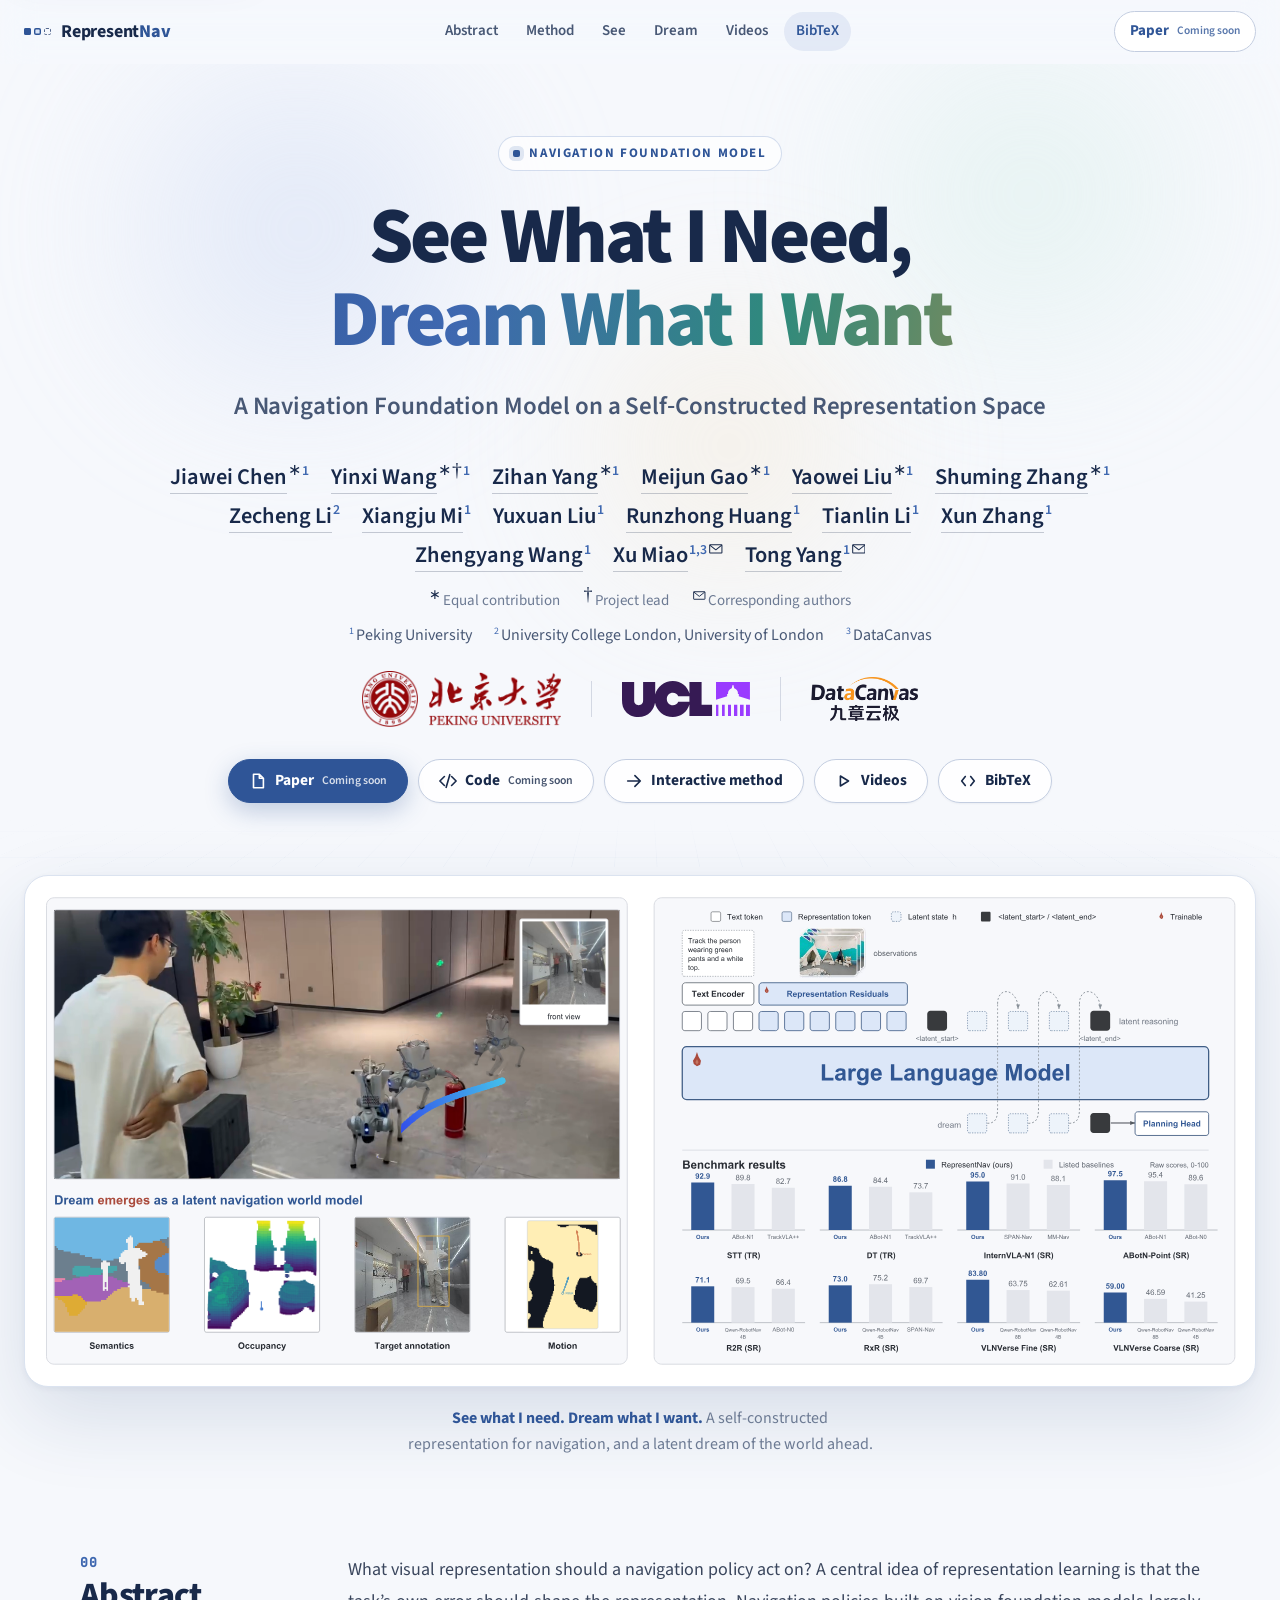
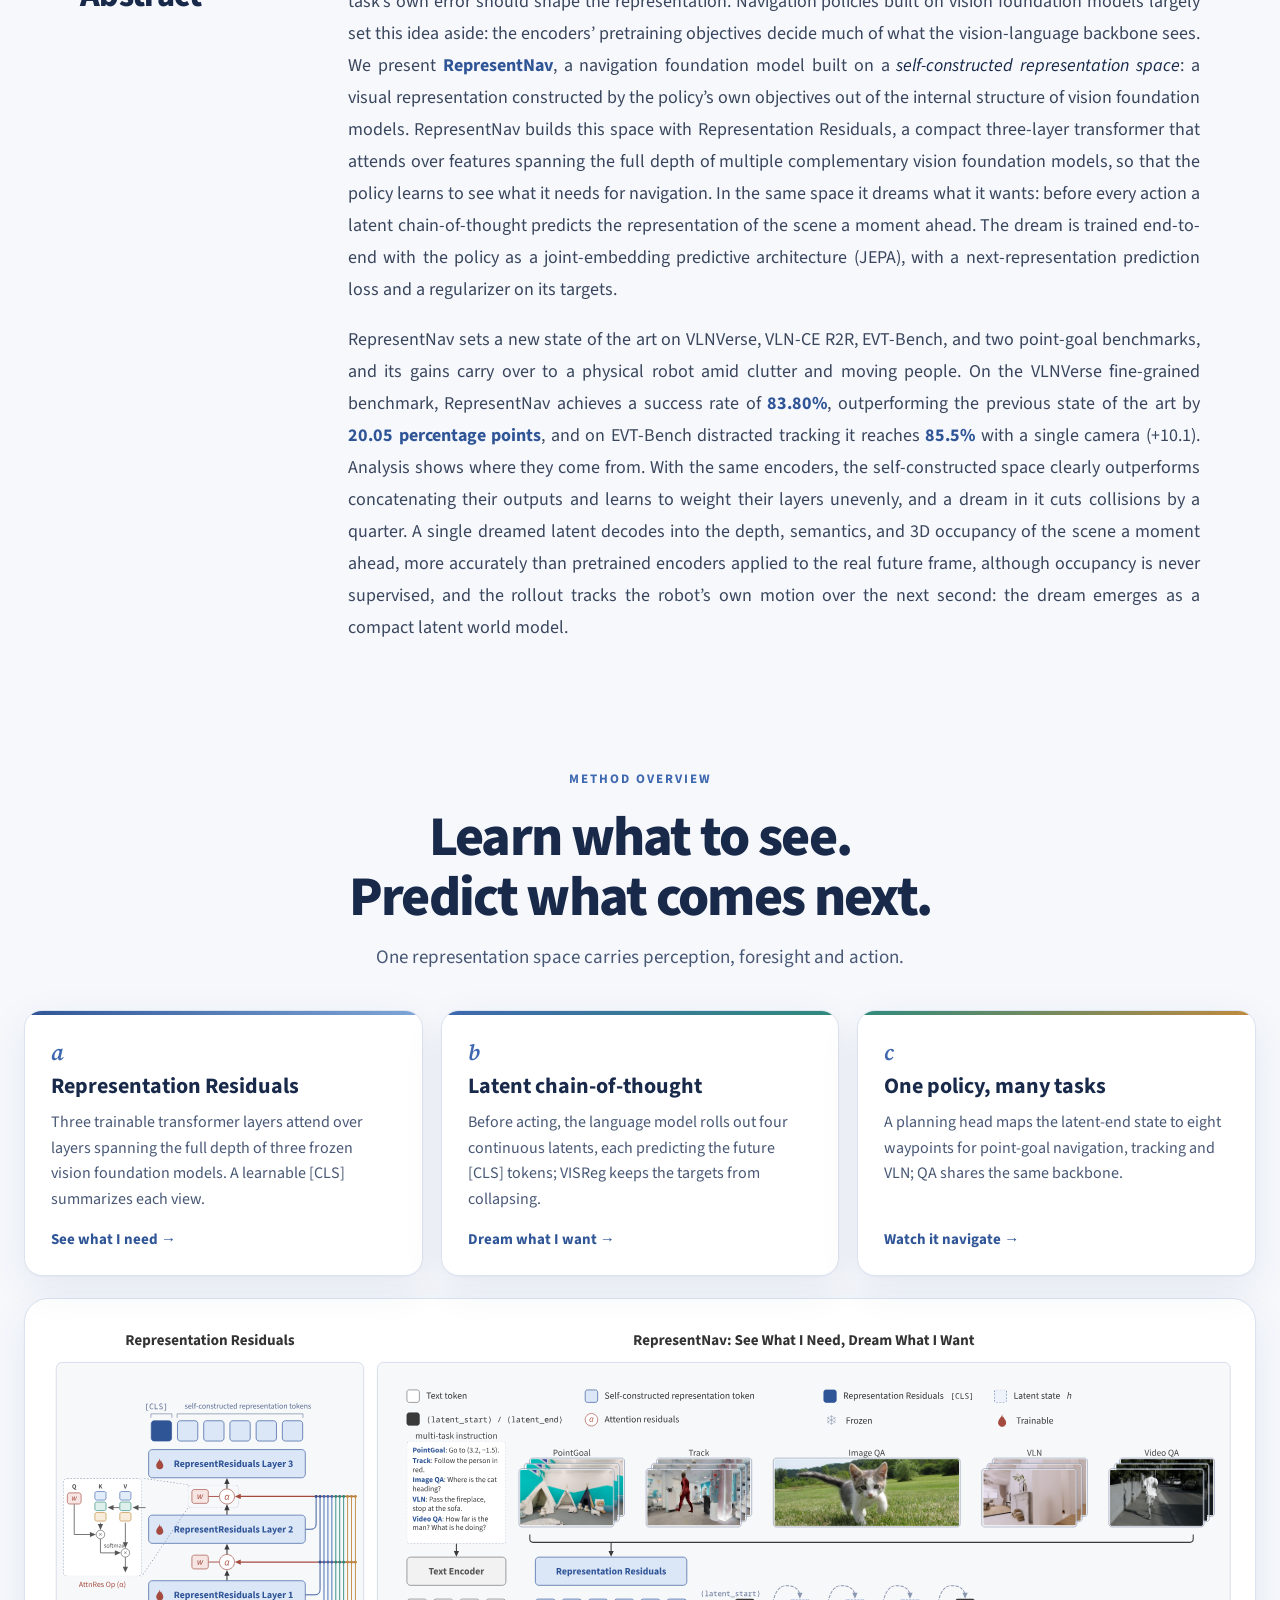
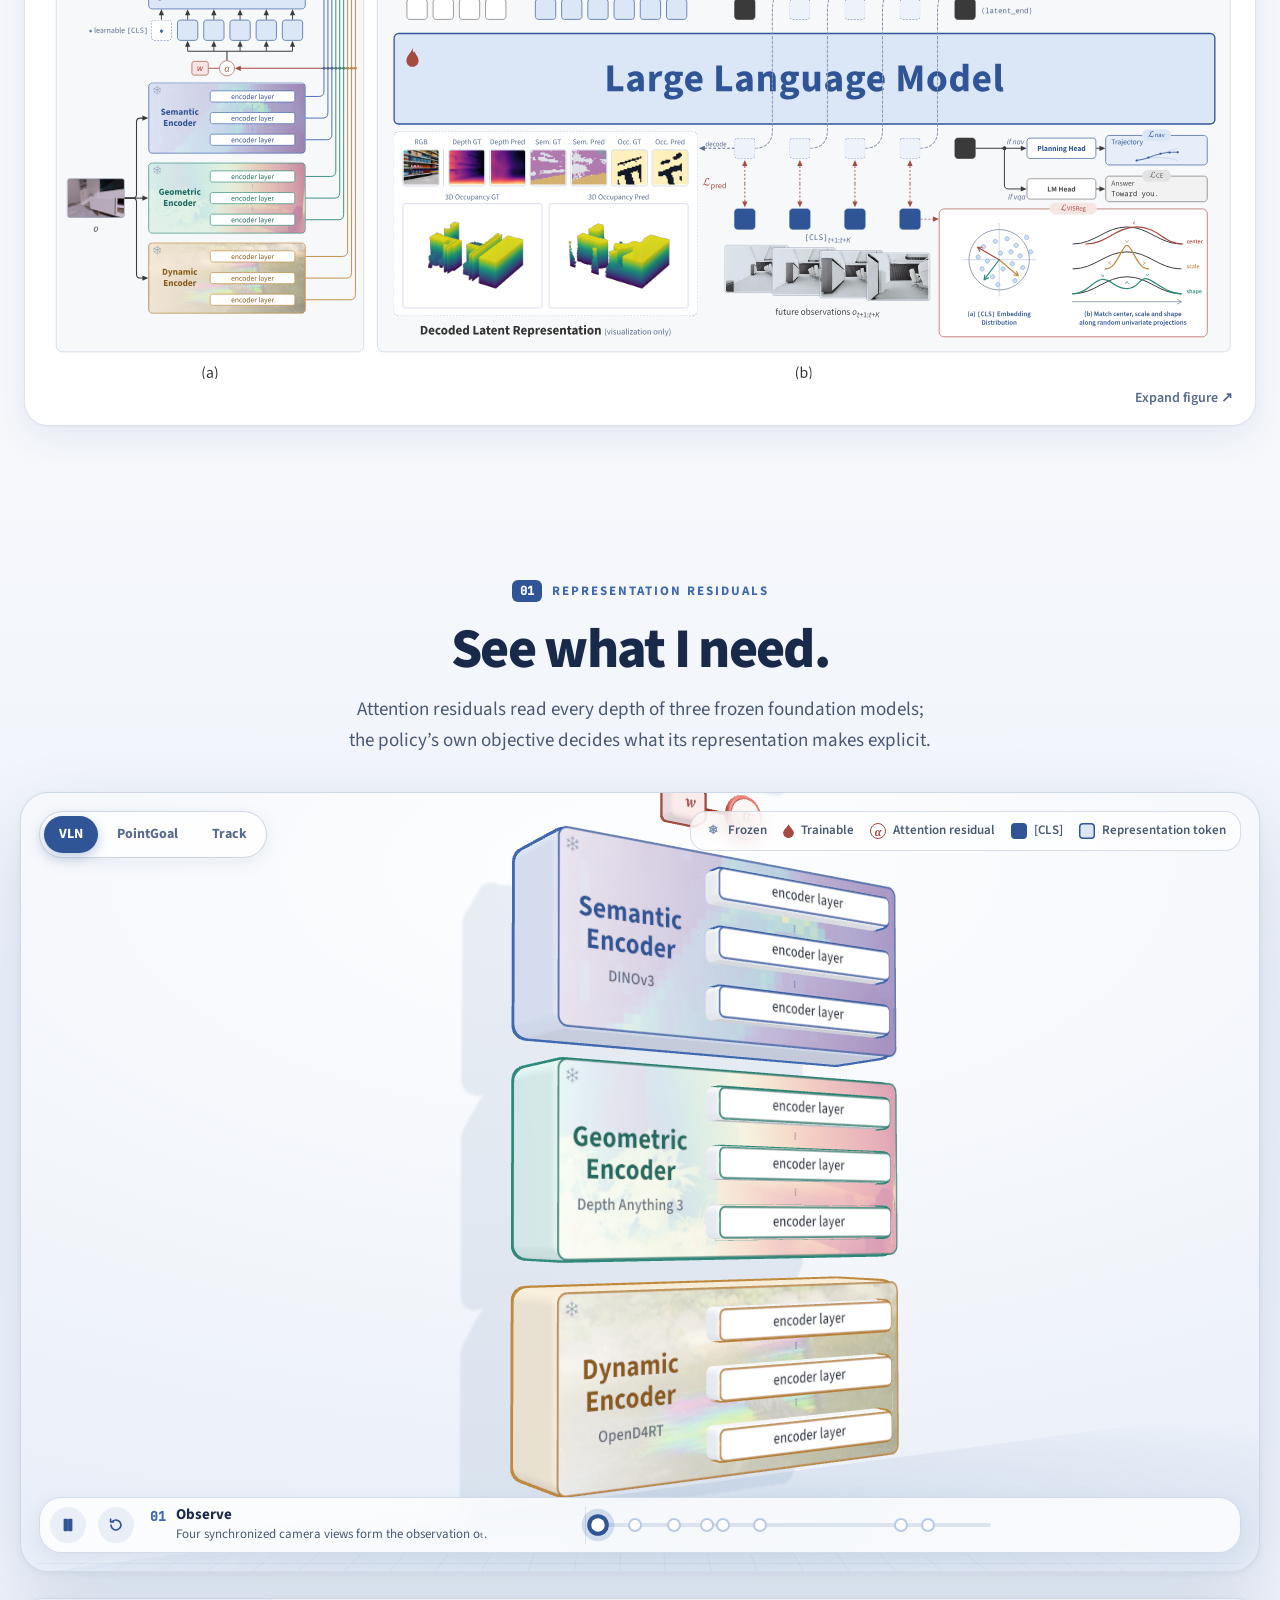
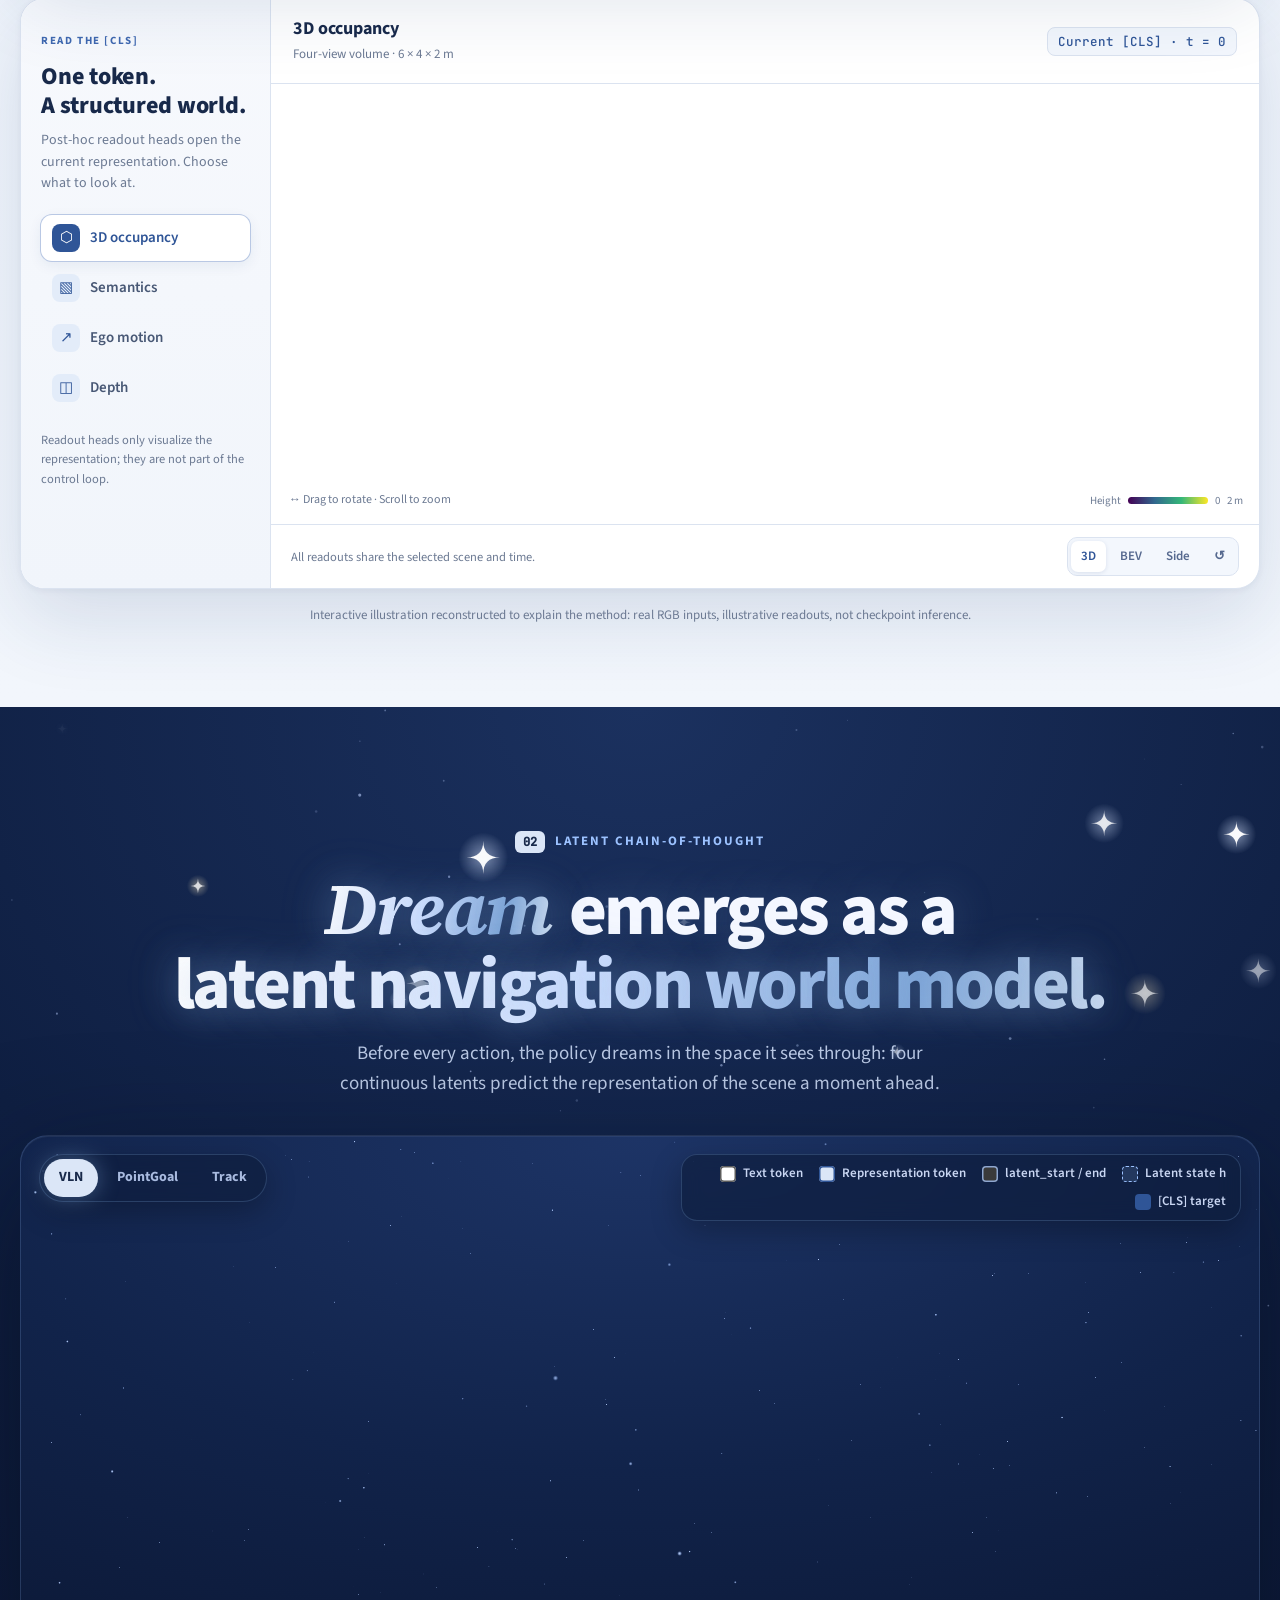
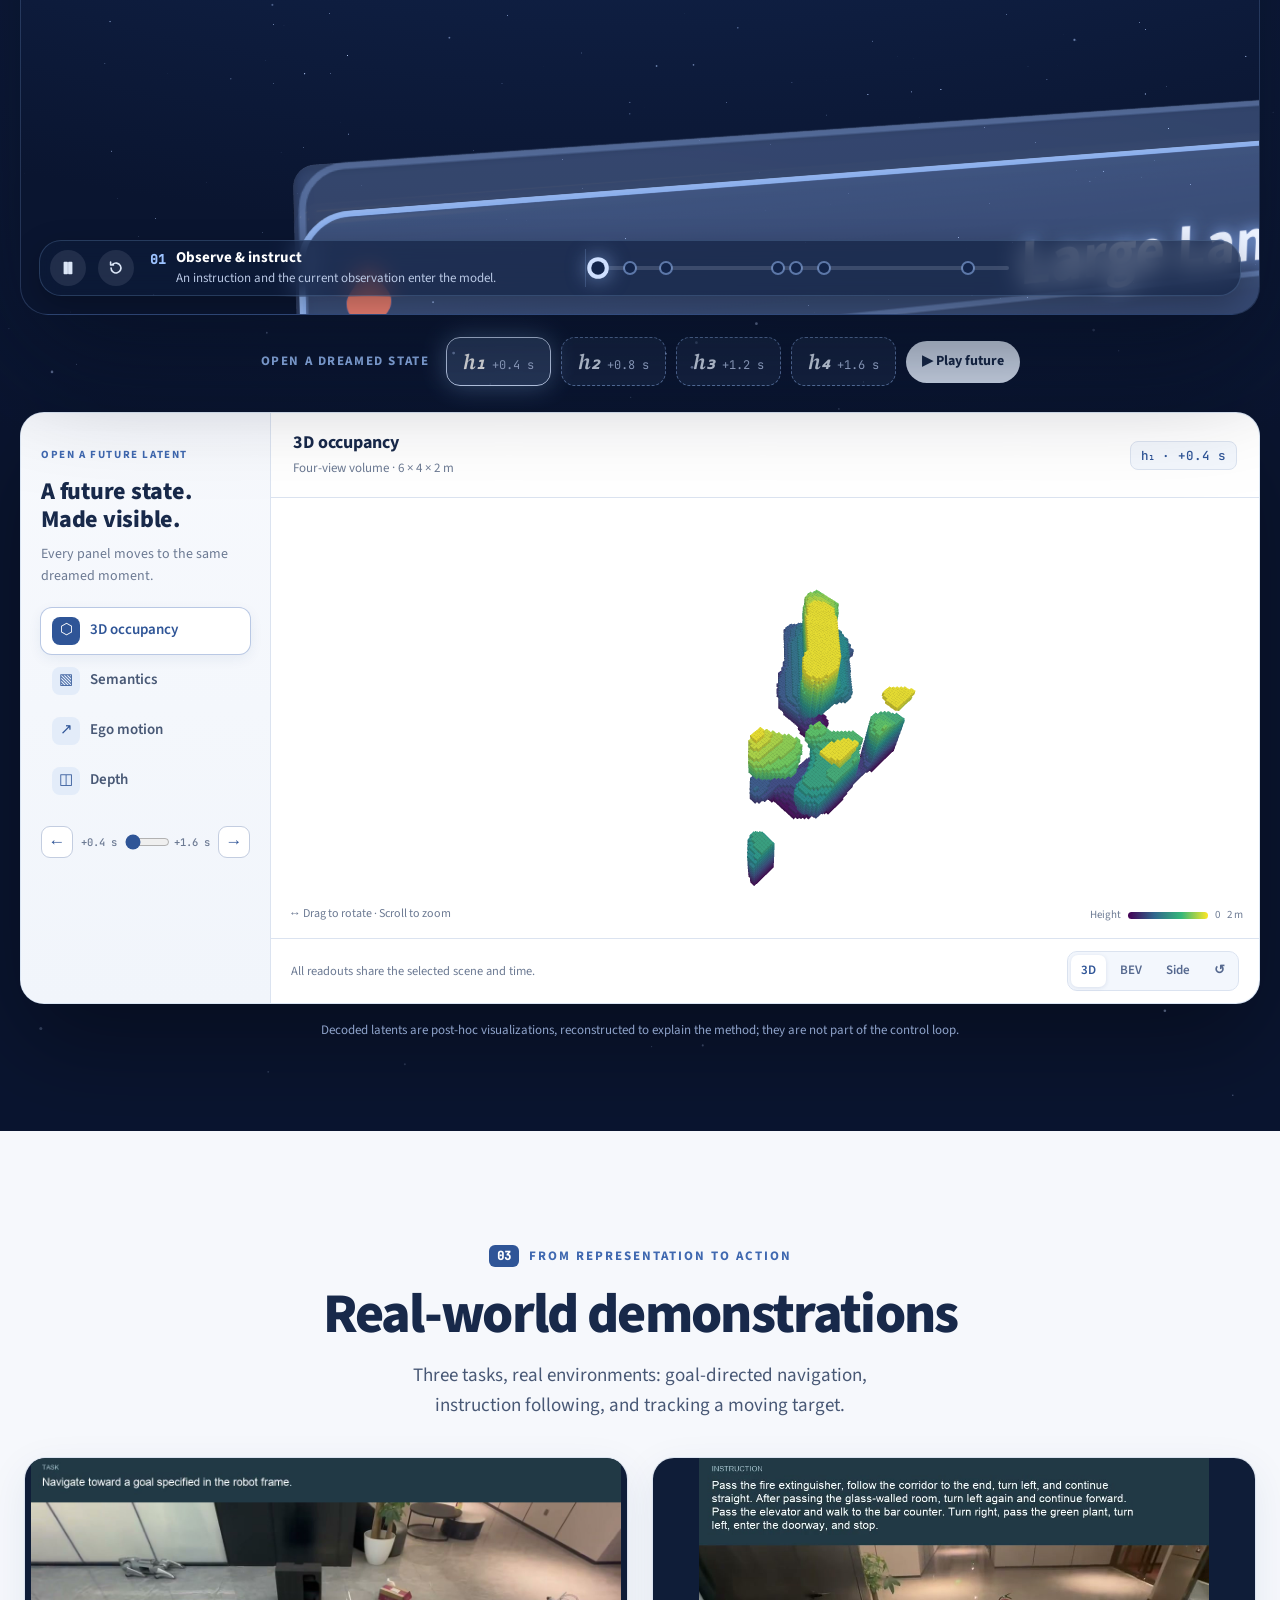
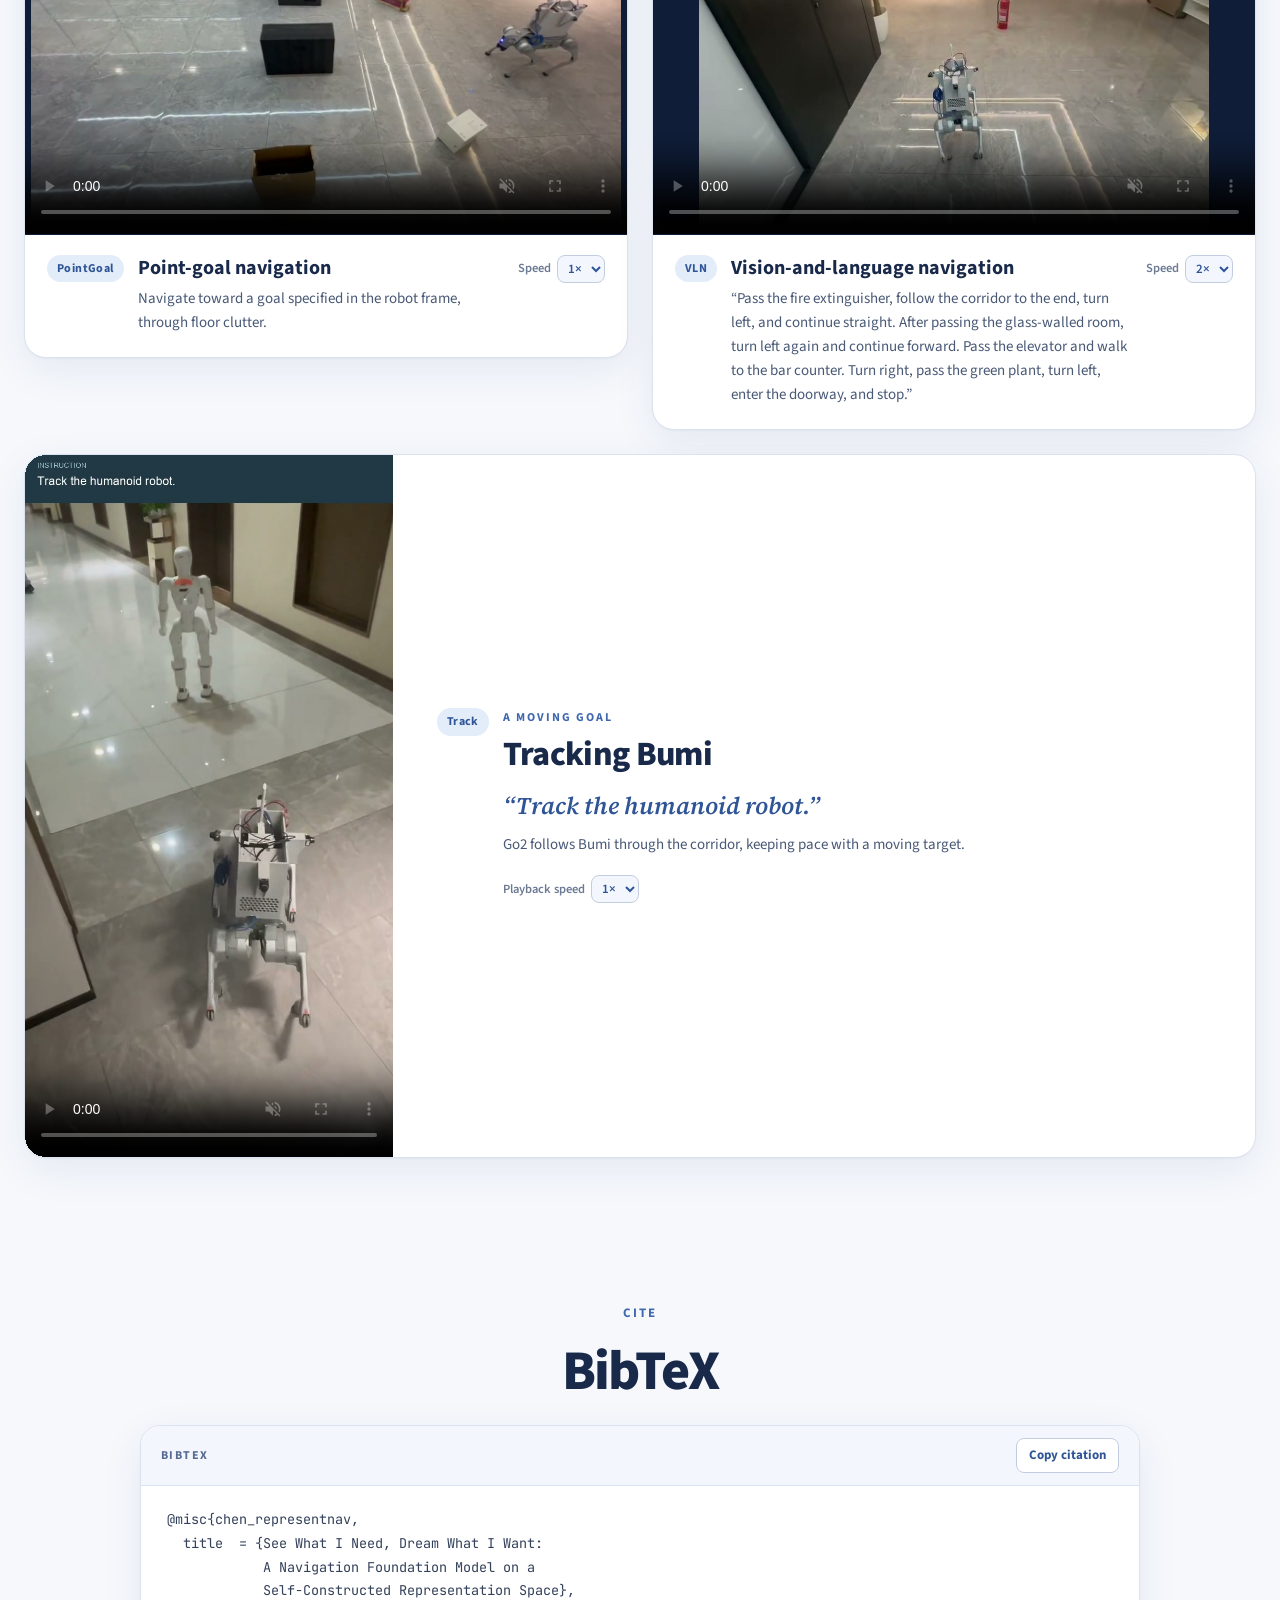
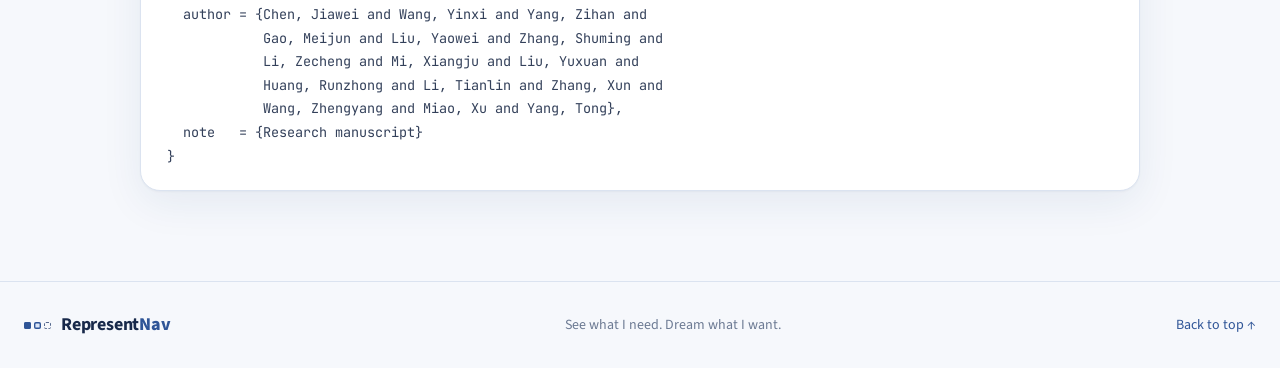
==== commit 2216361a: "Link Xiangju Mi to personal homepage on both pages" ====
--- a/representnav/index.html
+++ b/representnav/index.html
@@ -52,7 +52,7 @@
         <p class="hero-subtitle">A Navigation Foundation Model on a Self&#8209;Constructed Representation Space</p>
         <div class="authors" aria-label="Paper authors">
           <p class="author-row author-row--equal"><span><a href="https://pku-cs-cjw.top/" target="_blank" rel="noopener">Jiawei Chen</a><sup><span class="mk mk-ast">∗</span>1</sup></span><span><a href="https://wang-yinxi.github.io/" target="_blank" rel="noopener">Yinxi Wang</a><sup><span class="mk mk-ast">∗</span><span class="mk mk-dag">†</span>1</sup></span><span><a href="https://smallyang688.github.io/" target="_blank" rel="noopener">Zihan Yang</a><sup><span class="mk mk-ast">∗</span>1</sup></span><span><a href="https://resonate2221.github.io/" target="_blank" rel="noopener">Meijun Gao</a><sup><span class="mk mk-ast">∗</span>1</sup></span><span><a href="https://github.com/yysmwt" target="_blank" rel="noopener">Yaowei Liu</a><sup><span class="mk mk-ast">∗</span>1</sup></span><span><a href="https://github.com/Asimovzz" target="_blank" rel="noopener">Shuming Zhang</a><sup><span class="mk mk-ast">∗</span>1</sup></span></p>
-          <p class="author-row"><span><a href="https://fvsdc286-lab.github.io/" target="_blank" rel="noopener">Zecheng Li</a><sup>2</sup></span><span><a href="https://scholar.google.com/citations?user=ICCEv6YAAAAJ" target="_blank" rel="noopener">Xiangju Mi</a><sup>1</sup></span><span>Yuxuan Liu<sup>1</sup></span><span><a href="https://github.com/horizon921" target="_blank" rel="noopener">Runzhong Huang</a><sup>1</sup></span><span><a href="https://github.com/limou-ctrl" target="_blank" rel="noopener">Tianlin Li</a><sup>1</sup></span><span><a href="https://github.com/samohtac" target="_blank" rel="noopener">Xun Zhang</a><sup>1</sup></span></p>
+          <p class="author-row"><span><a href="https://fvsdc286-lab.github.io/" target="_blank" rel="noopener">Zecheng Li</a><sup>2</sup></span><span><a href="https://xiangju-mi.github.io/" target="_blank" rel="noopener">Xiangju Mi</a><sup>1</sup></span><span>Yuxuan Liu<sup>1</sup></span><span><a href="https://github.com/horizon921" target="_blank" rel="noopener">Runzhong Huang</a><sup>1</sup></span><span><a href="https://github.com/limou-ctrl" target="_blank" rel="noopener">Tianlin Li</a><sup>1</sup></span><span><a href="https://github.com/samohtac" target="_blank" rel="noopener">Xun Zhang</a><sup>1</sup></span></p>
           <p class="author-row"><span><a href="https://github.com/Ringringing" target="_blank" rel="noopener">Zhengyang Wang</a><sup>1</sup></span><span><a href="https://datacanvas.com/" target="_blank" rel="noopener">Xu Miao</a><sup>1,3<svg class="mk-env" viewBox="0 0 20 14" aria-label="corresponding author" role="img"><rect x="1" y="1" width="18" height="12" rx=".6"/><path d="M1.2 1.4 10 8.4l8.8-7"/></svg></sup></span><span><a href="https://scholar.google.com/citations?user=zYDaX-4AAAAJ" target="_blank" rel="noopener">Tong Yang</a><sup>1<svg class="mk-env" viewBox="0 0 20 14" aria-label="corresponding author" role="img"><rect x="1" y="1" width="18" height="12" rx=".6"/><path d="M1.2 1.4 10 8.4l8.8-7"/></svg></sup></span></p>
         </div>
         <p class="contributions"><span><sup><span class="mk mk-ast">∗</span></sup>Equal contribution</span><span><sup><span class="mk mk-dag">†</span></sup>Project lead</span><span><sup><svg class="mk-env" viewBox="0 0 20 14" aria-label="corresponding author" role="img"><rect x="1" y="1" width="18" height="12" rx=".6"/><path d="M1.2 1.4 10 8.4l8.8-7"/></svg></sup>Corresponding authors</span></p>
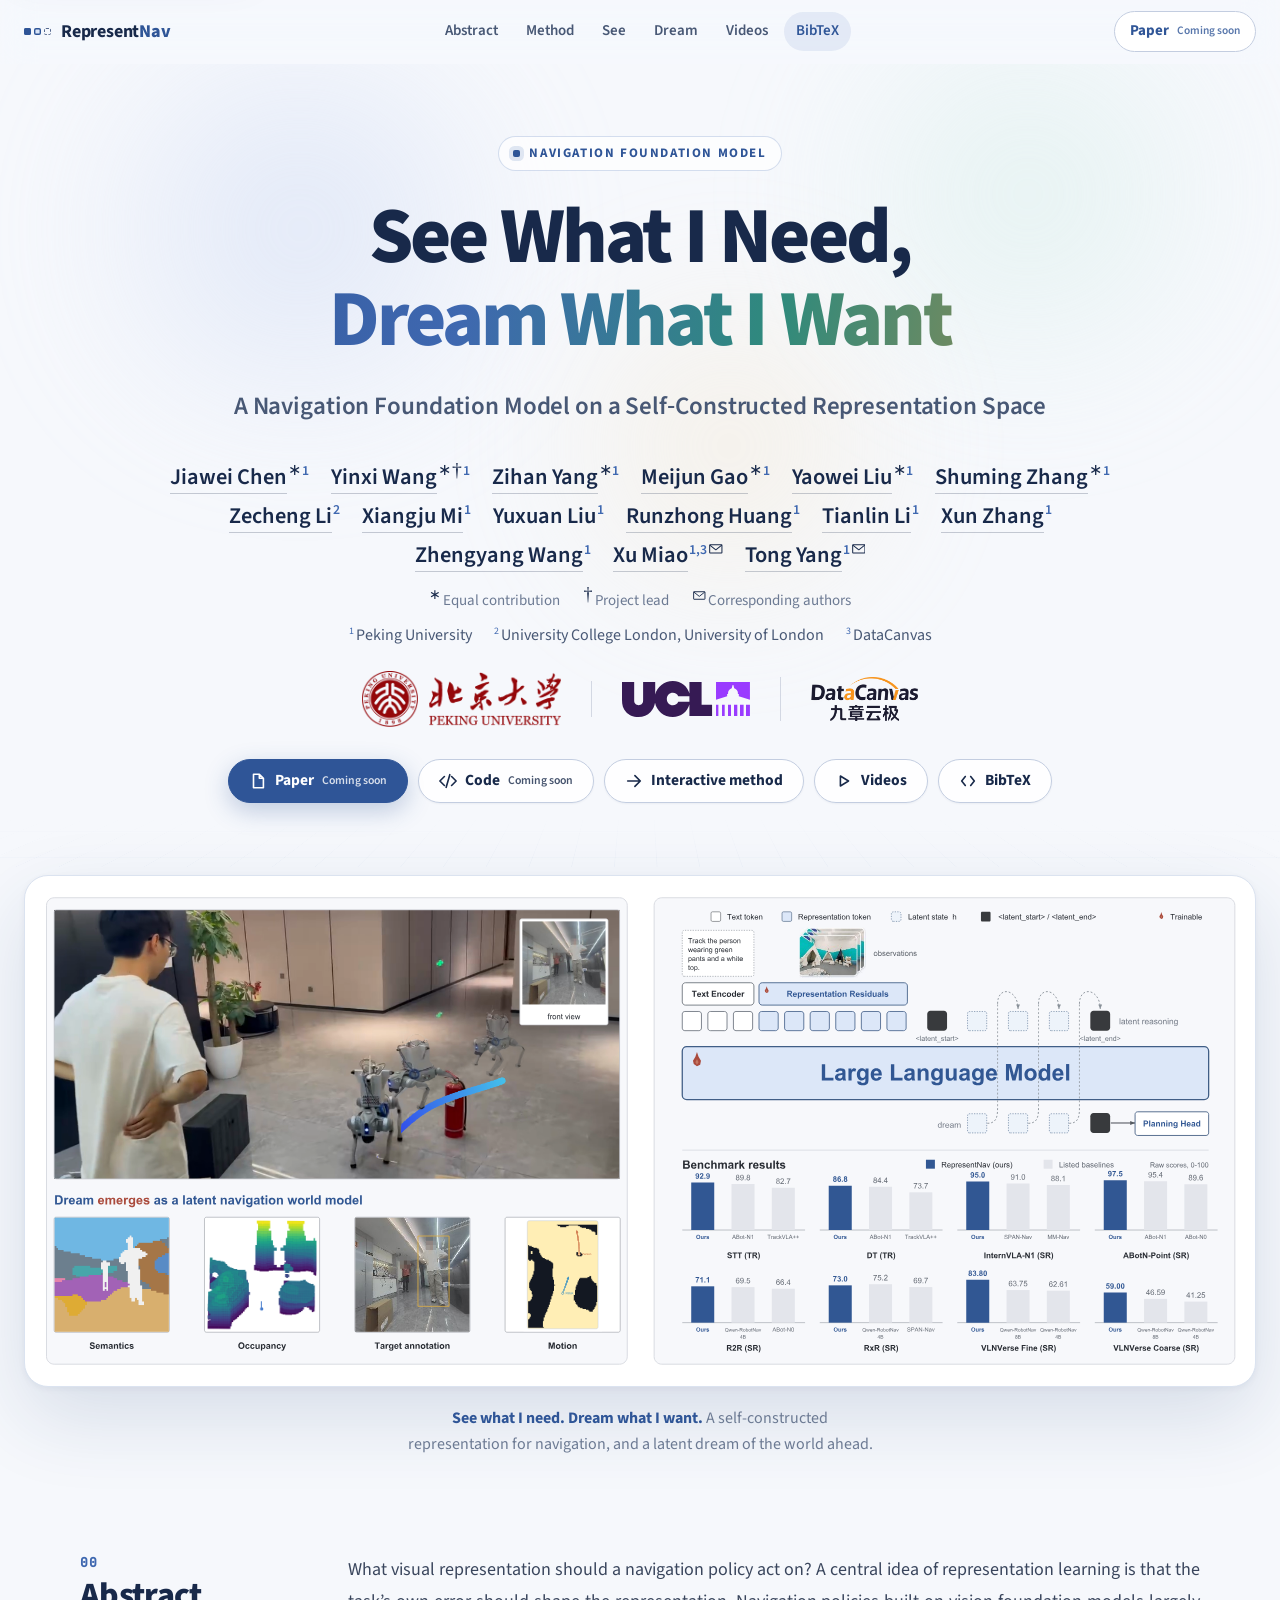
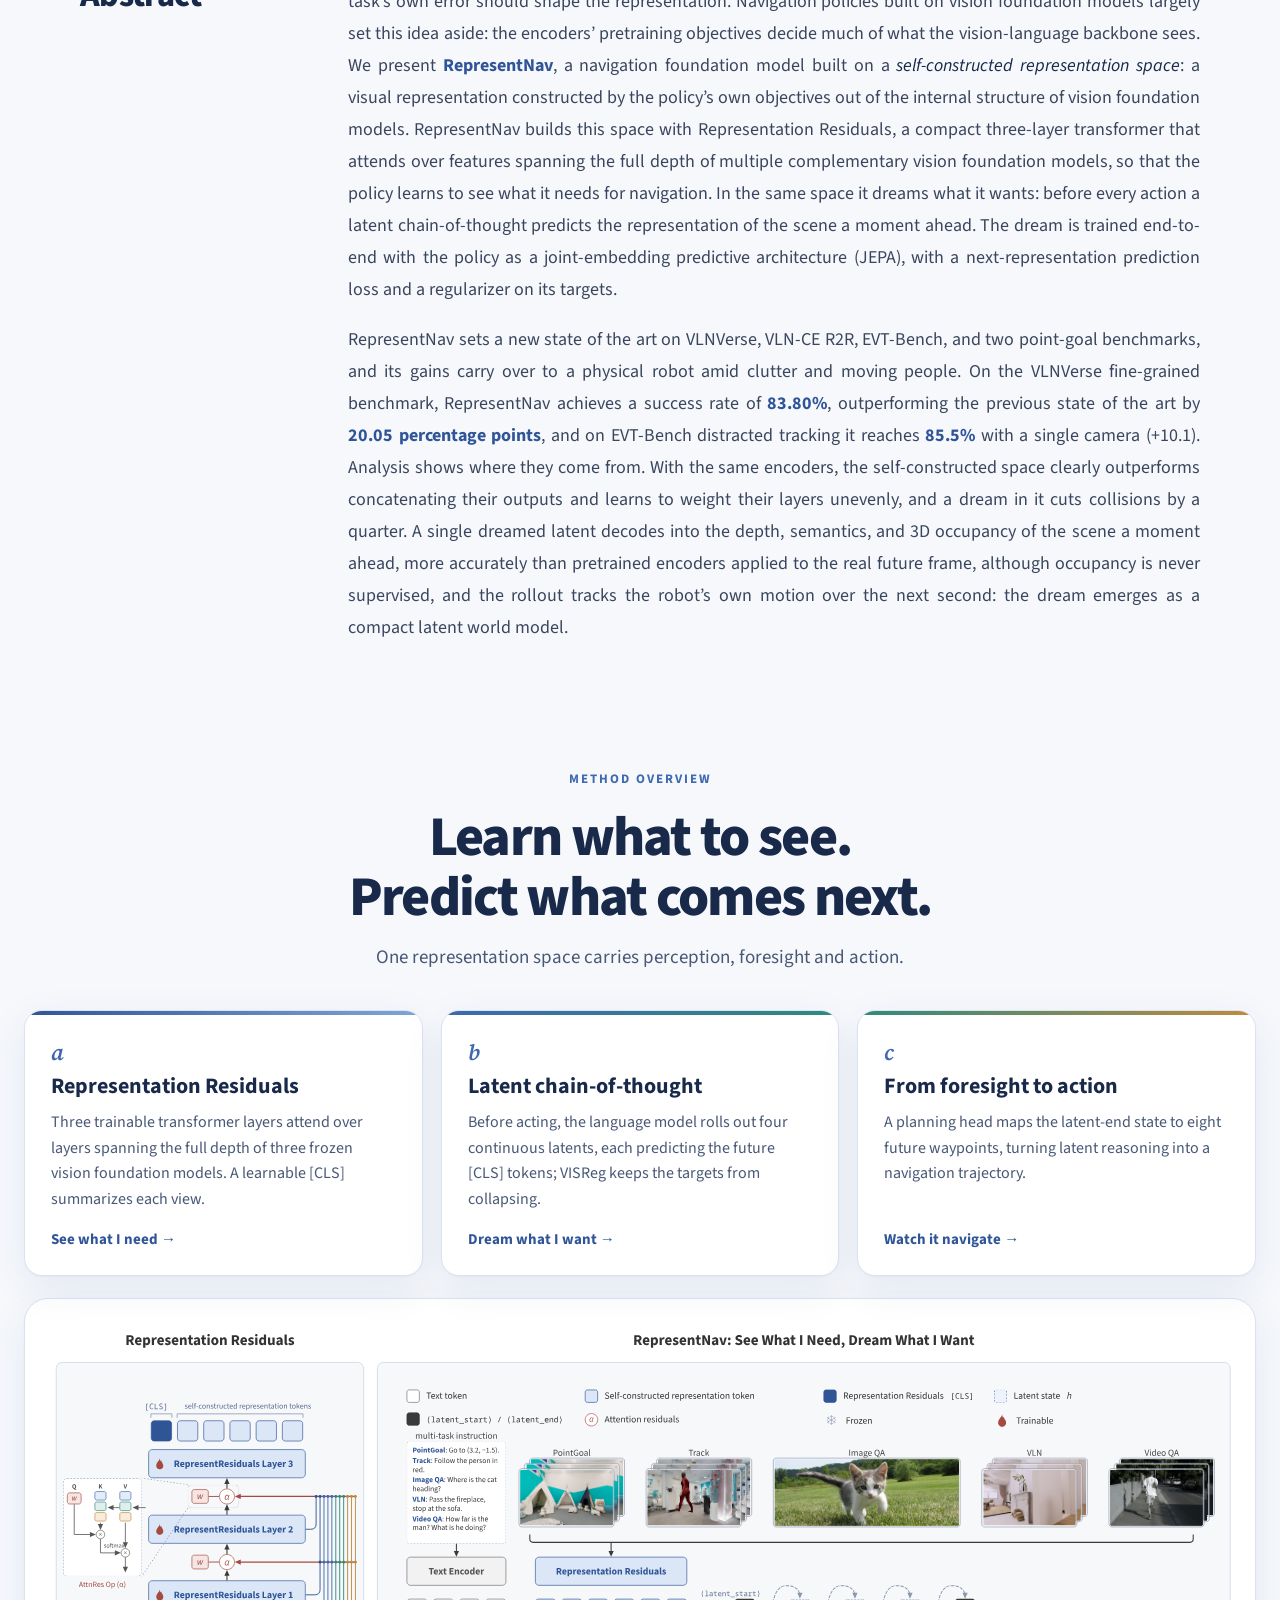
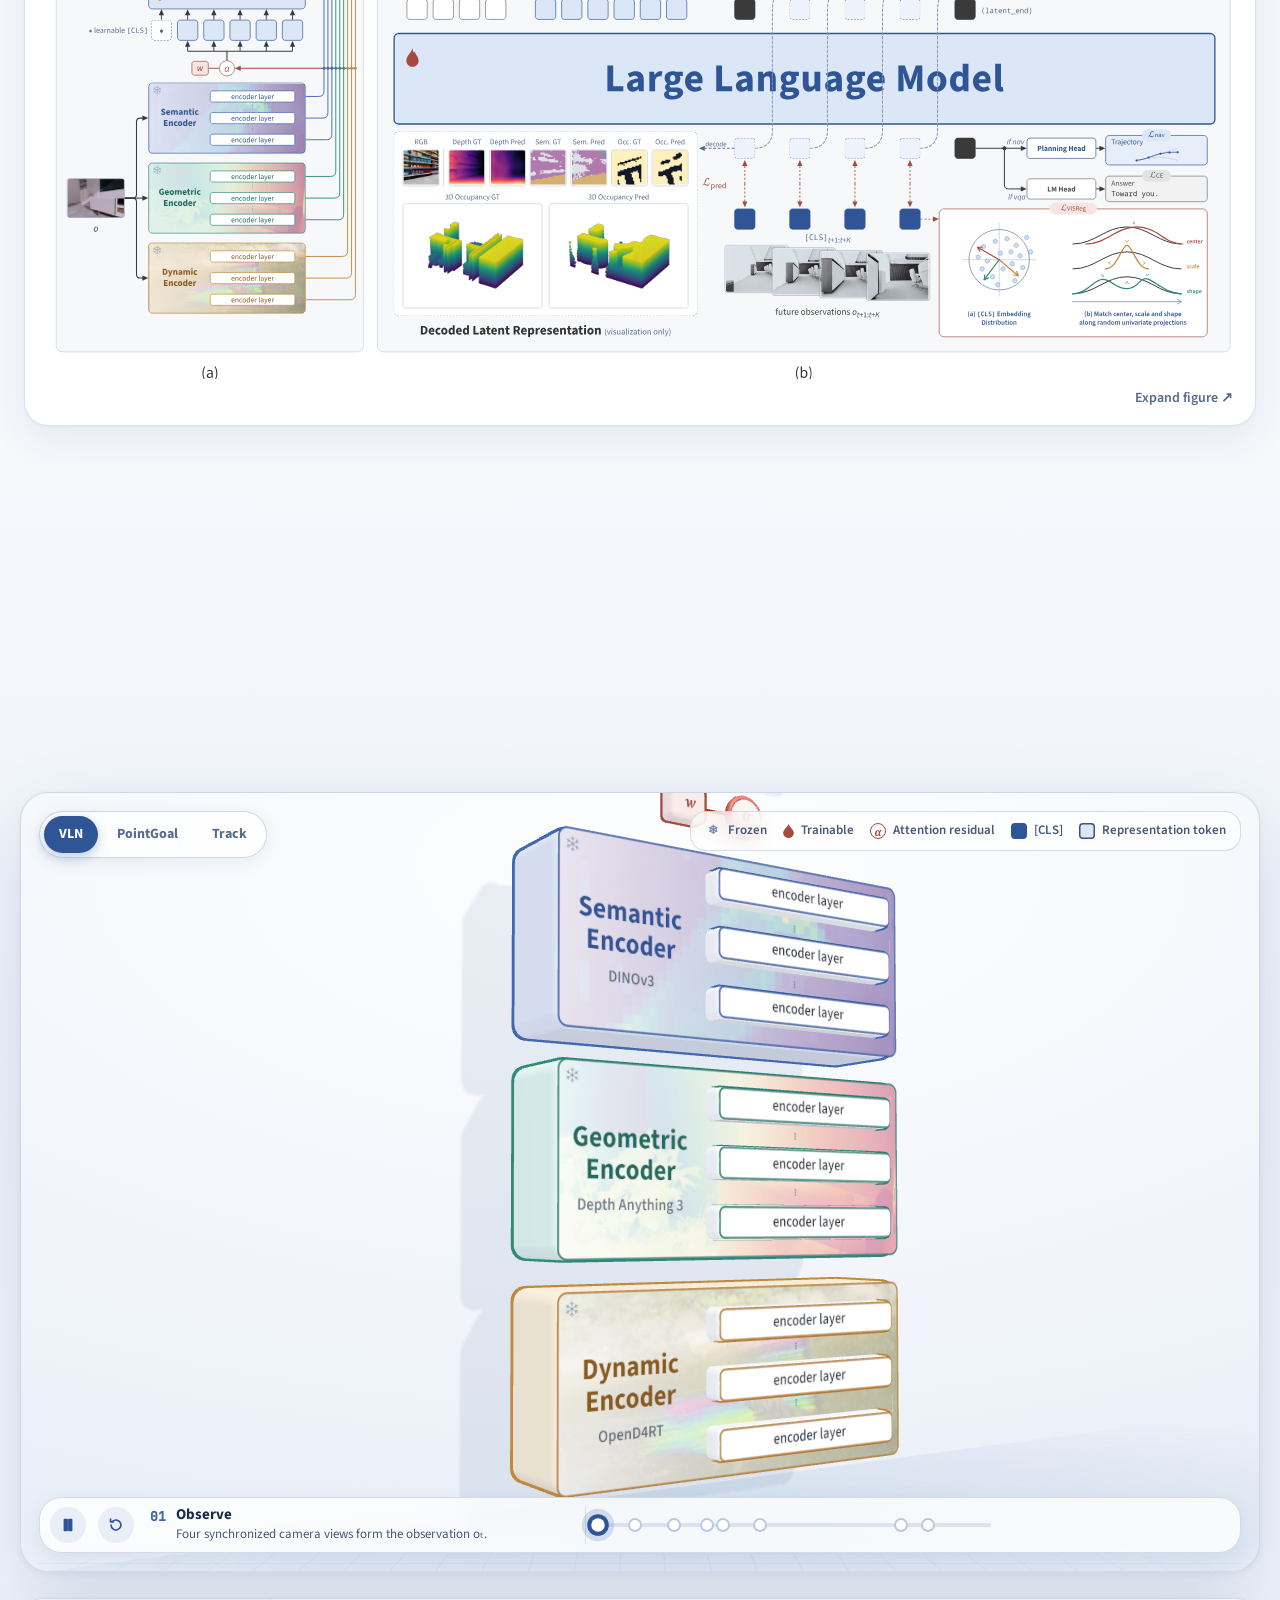
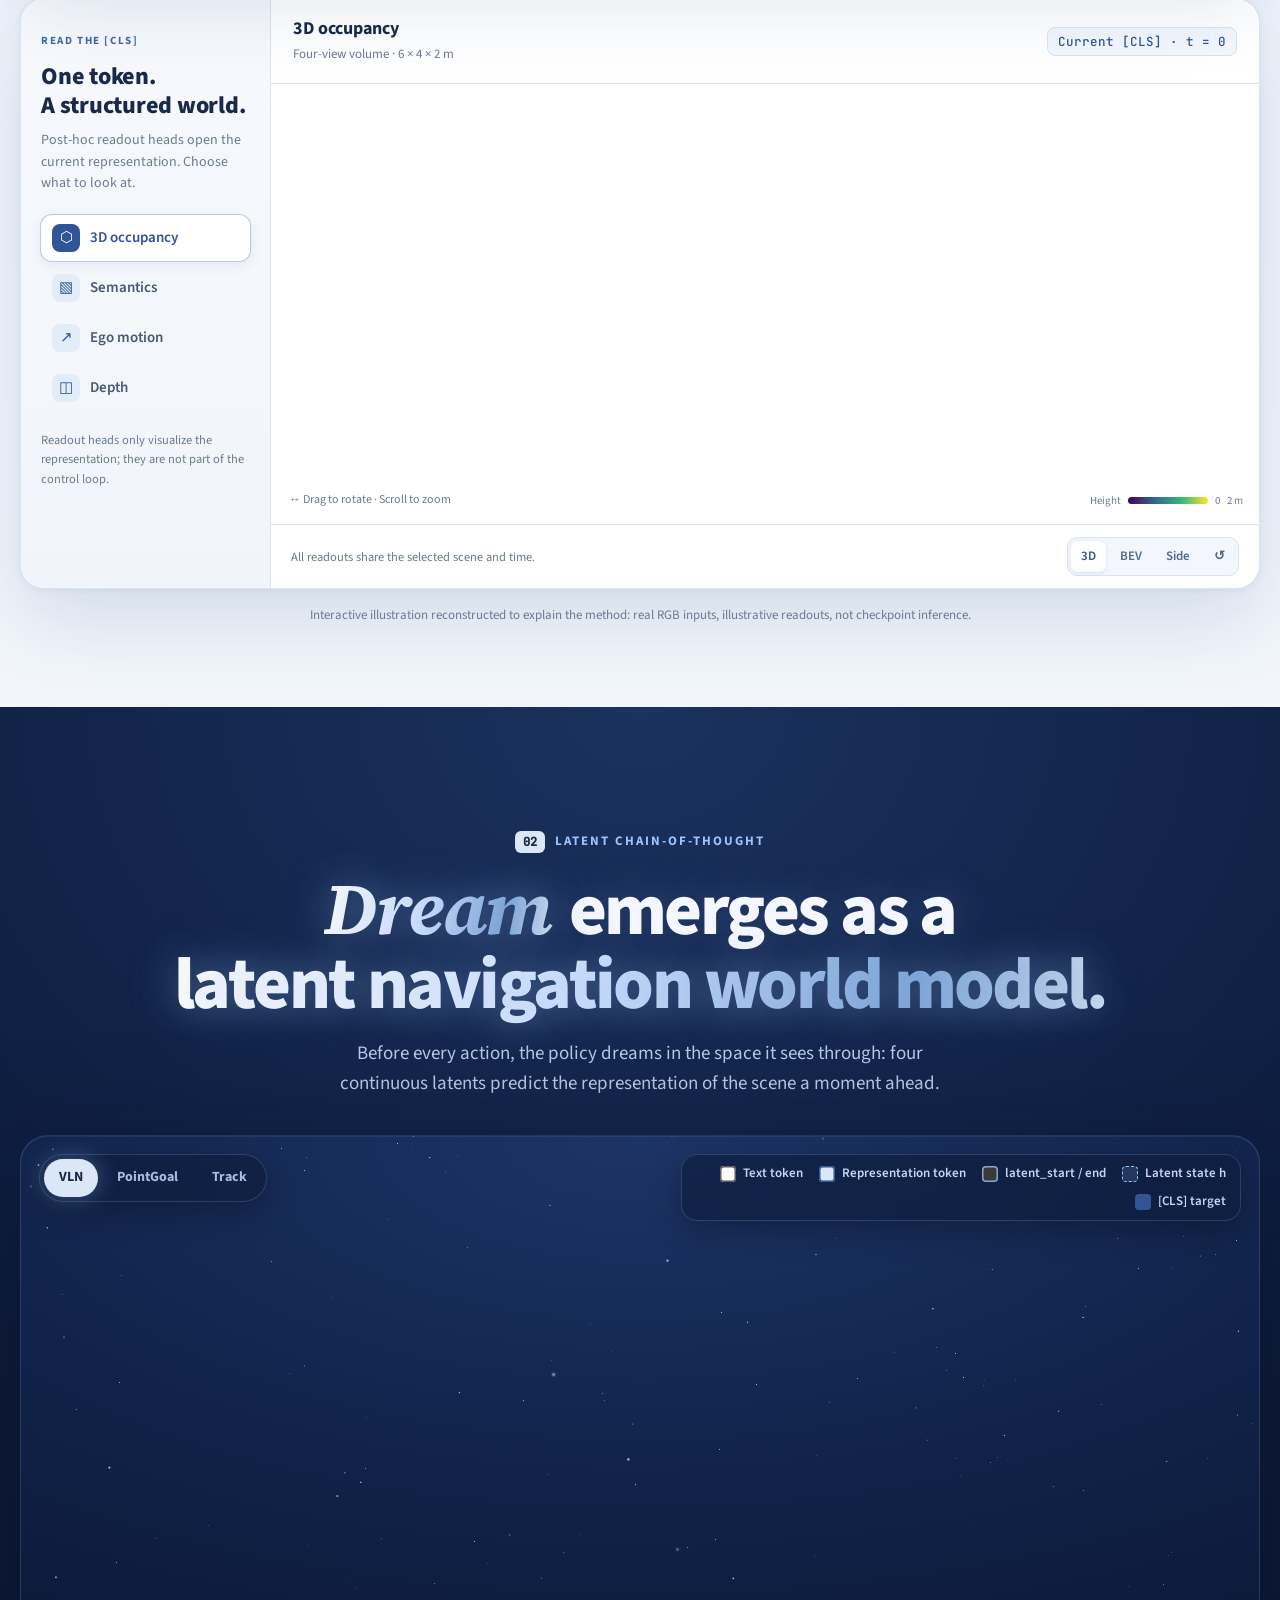
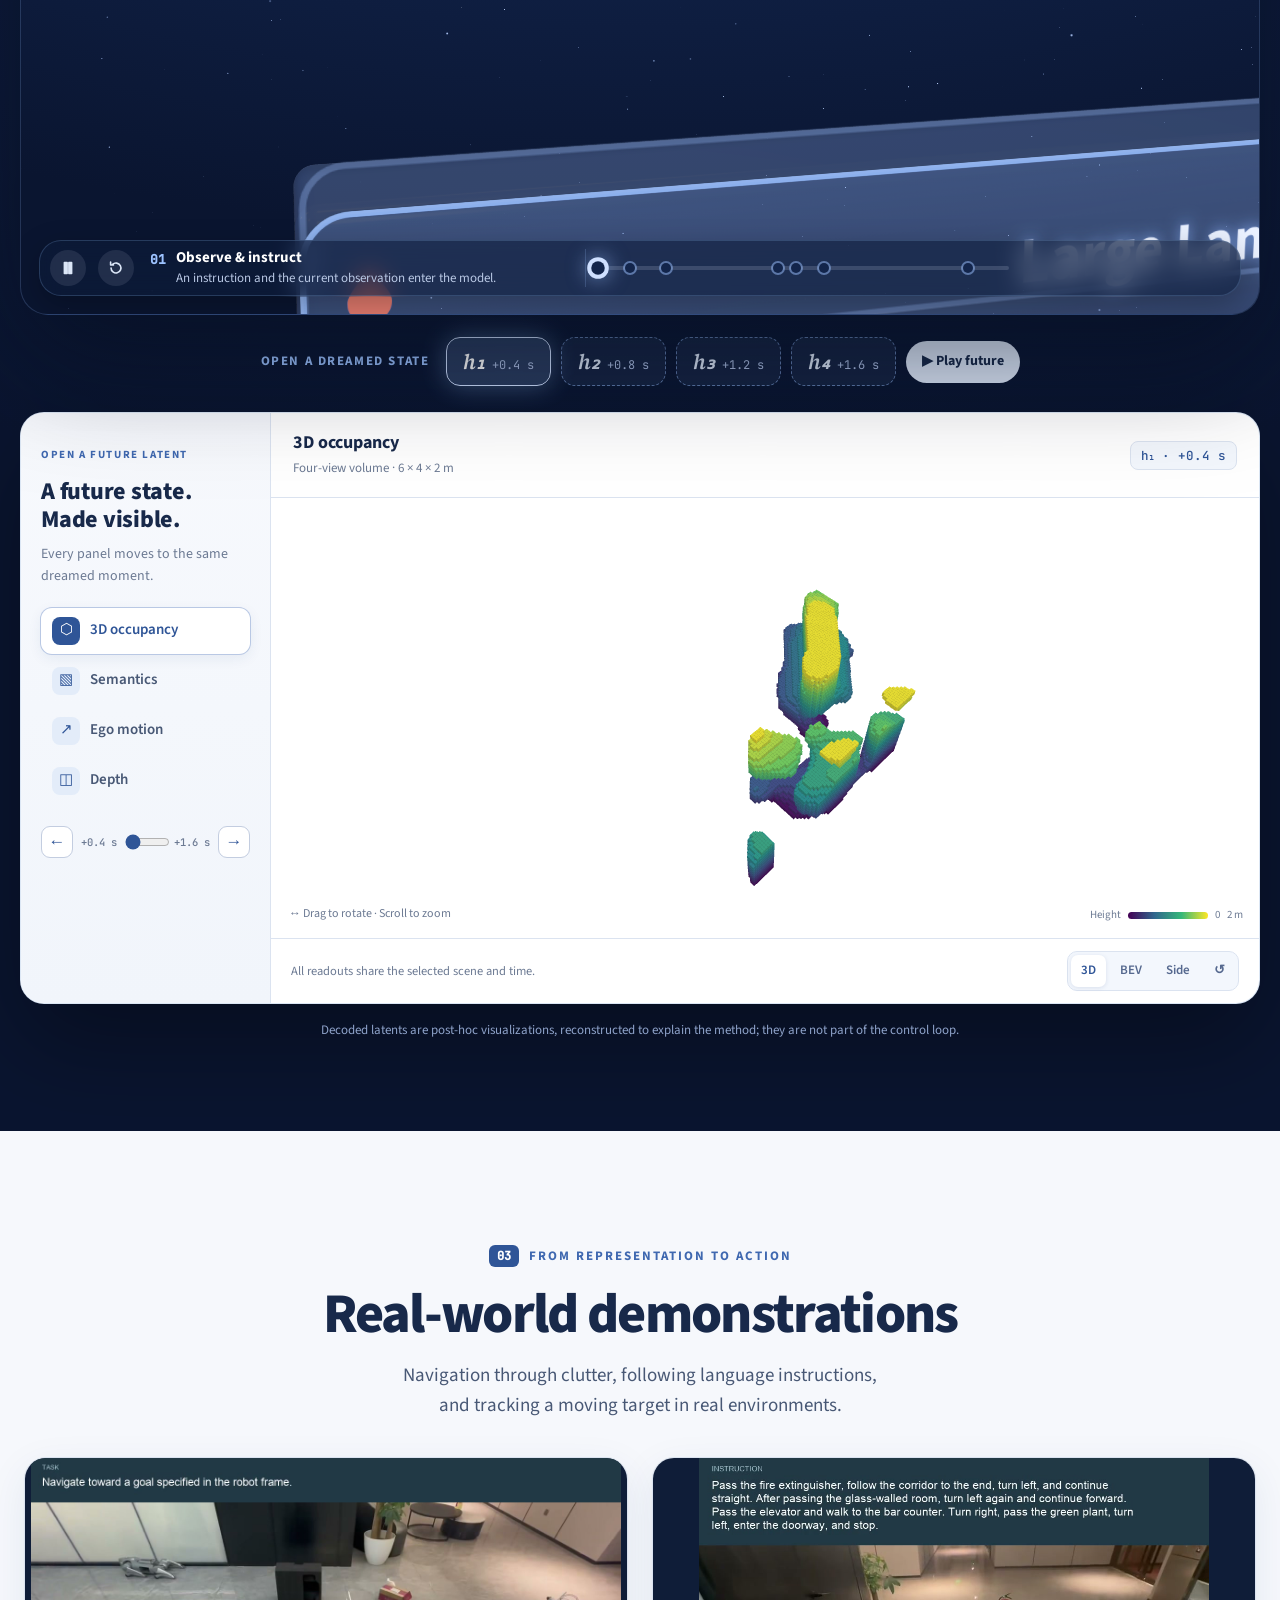
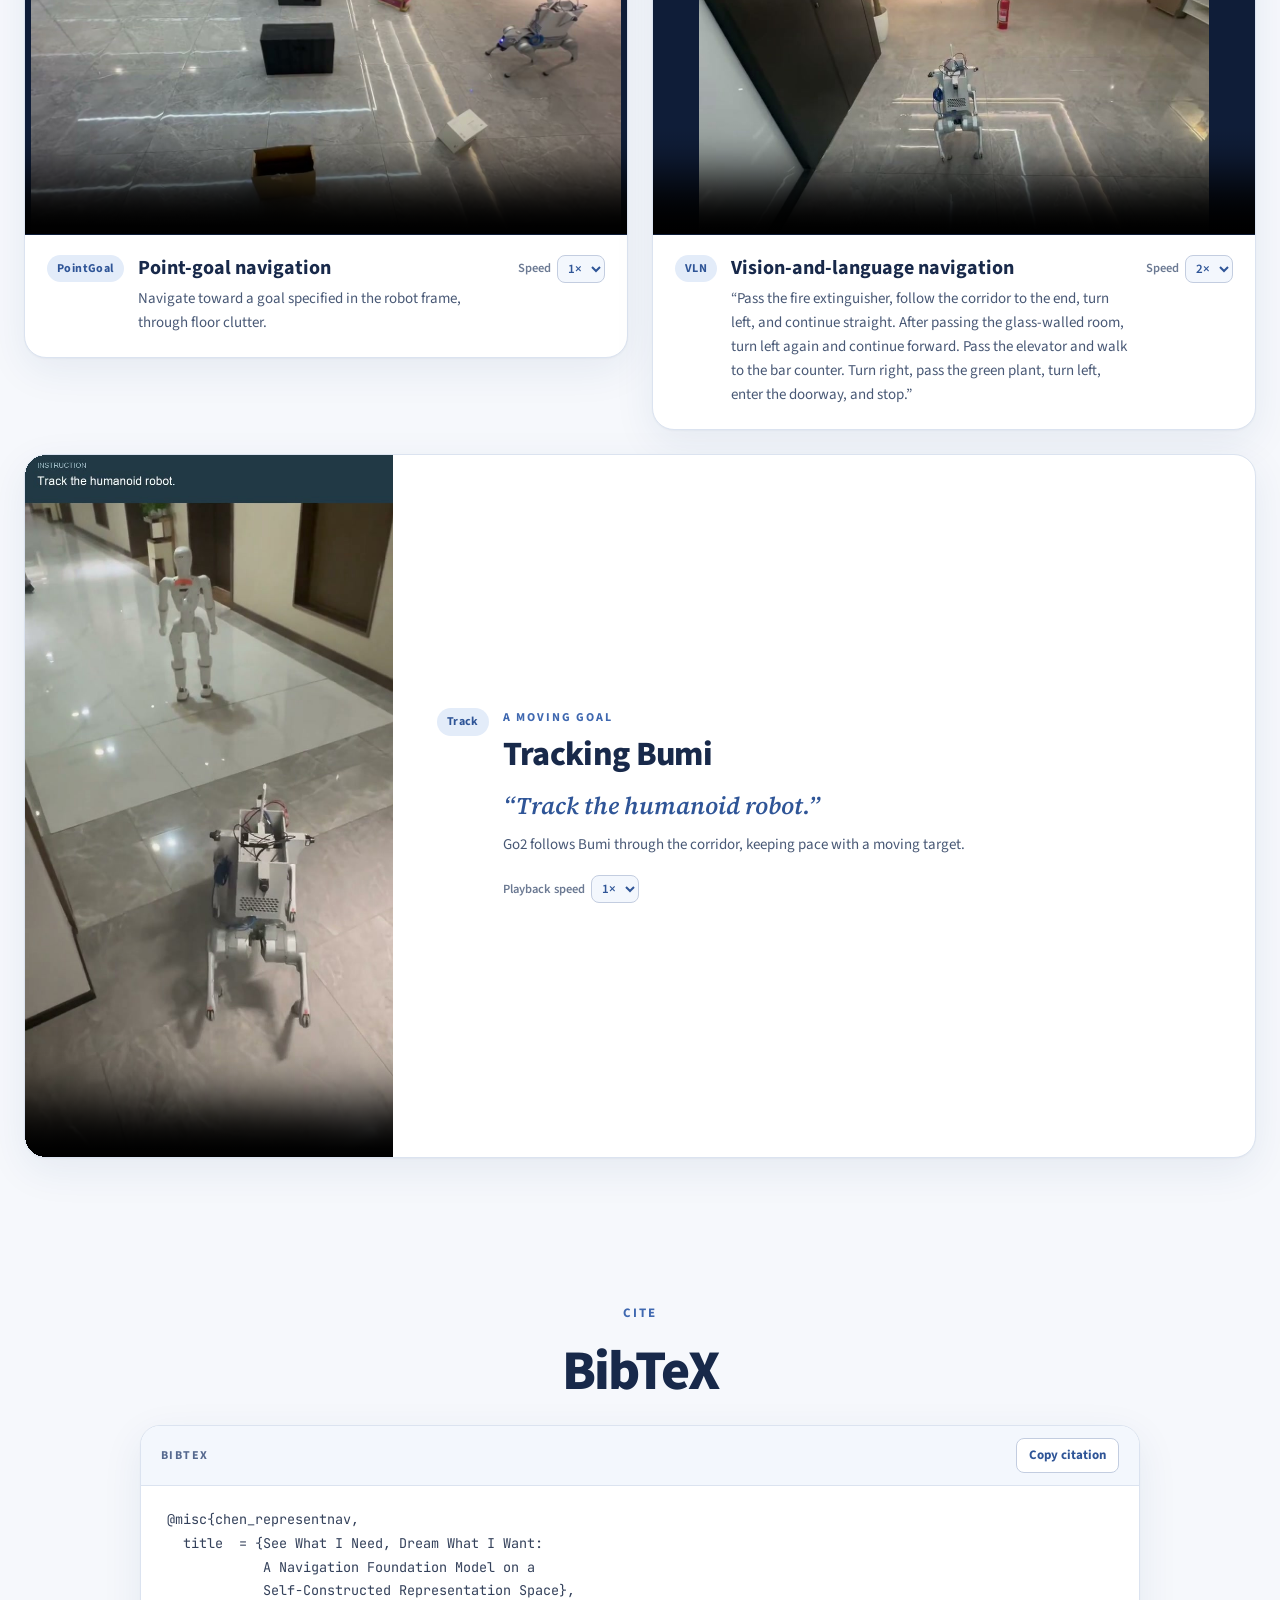
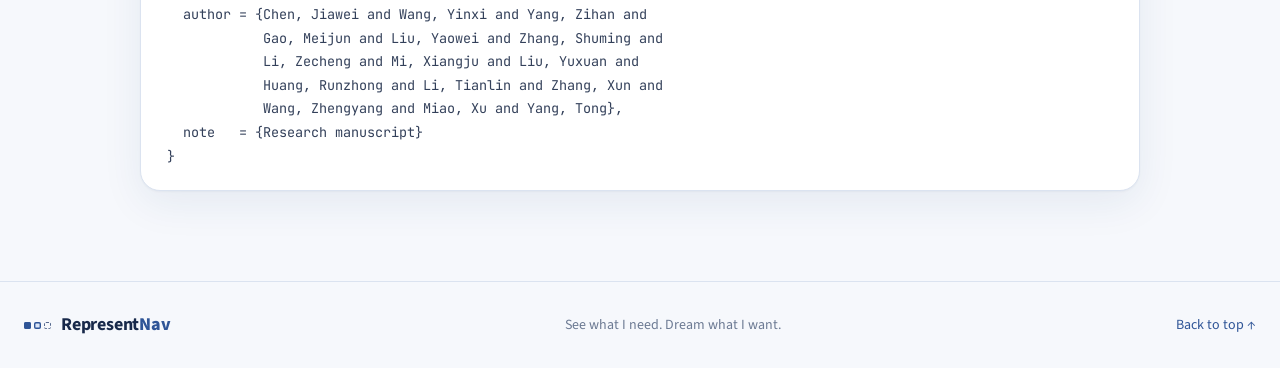
==== commit ee88db83: "Focus RepresentNav overview on foresight and navigation" ====
--- a/representnav/index.html
+++ b/representnav/index.html
@@ -108,8 +108,8 @@
         </a>
         <a class="idea" href="#real-world">
           <span class="idea-index">c</span>
-          <h3>One policy, many tasks</h3>
-          <p>A planning head maps the latent-end state to eight waypoints for point-goal navigation, tracking and VLN; QA shares the same backbone.</p>
+          <h3>From foresight to action</h3>
+          <p>A planning head maps the latent-end state to eight future waypoints, turning latent reasoning into a navigation trajectory.</p>
           <span class="idea-link">Watch it navigate →</span>
         </a>
       </div>
@@ -246,7 +246,7 @@
       <div class="section-head">
         <p class="eyebrow"><span class="chapter-num">03</span>From representation to action</p>
         <h2 id="real-title">Real-world demonstrations</h2>
-        <p class="section-deck">Three tasks, real environments: goal-directed navigation, instruction following, and tracking a moving target.</p>
+        <p class="section-deck">Navigation through clutter, following language instructions, and tracking a moving target in real environments.</p>
       </div>
       <div class="video-grid">
         <article class="video-card"><div class="video-media"><video controls playsinline muted preload="none" poster="assets/videos/pointgoal-obstacles-captioned-poster.jpg" data-video="pointgoal" aria-label="PointGoal obstacle navigation third-person demonstration"><source data-src="assets/videos/pointgoal-obstacles-captioned.mp4" type="video/mp4"></video></div><div class="video-meta"><span class="video-tag">PointGoal</span><div><h3>Point-goal navigation</h3><p class="video-instruction">Navigate toward a goal specified in the robot frame, through floor clutter.</p></div><label class="speed-control">Speed<select aria-label="PointGoal playback speed"><option value="1" selected>1×</option><option value="2">2×</option><option value="4">4×</option></select></label></div></article>
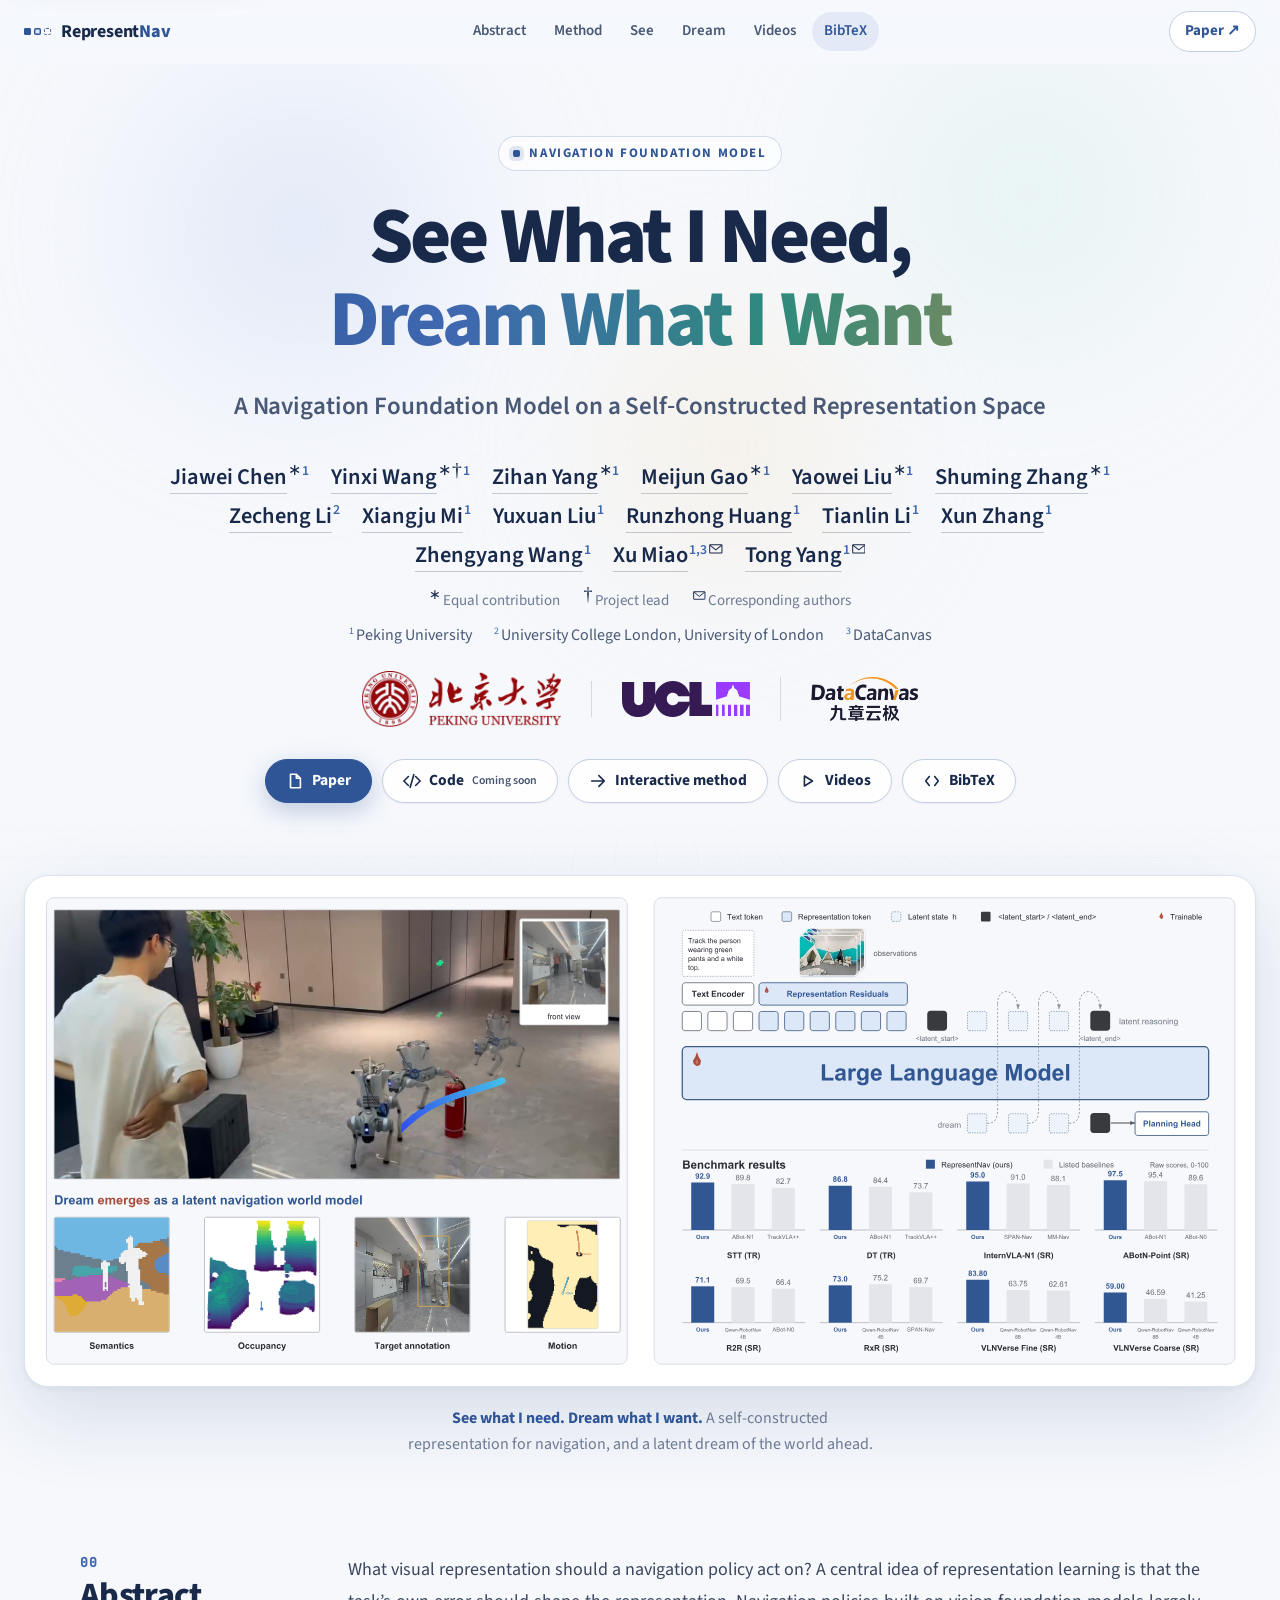
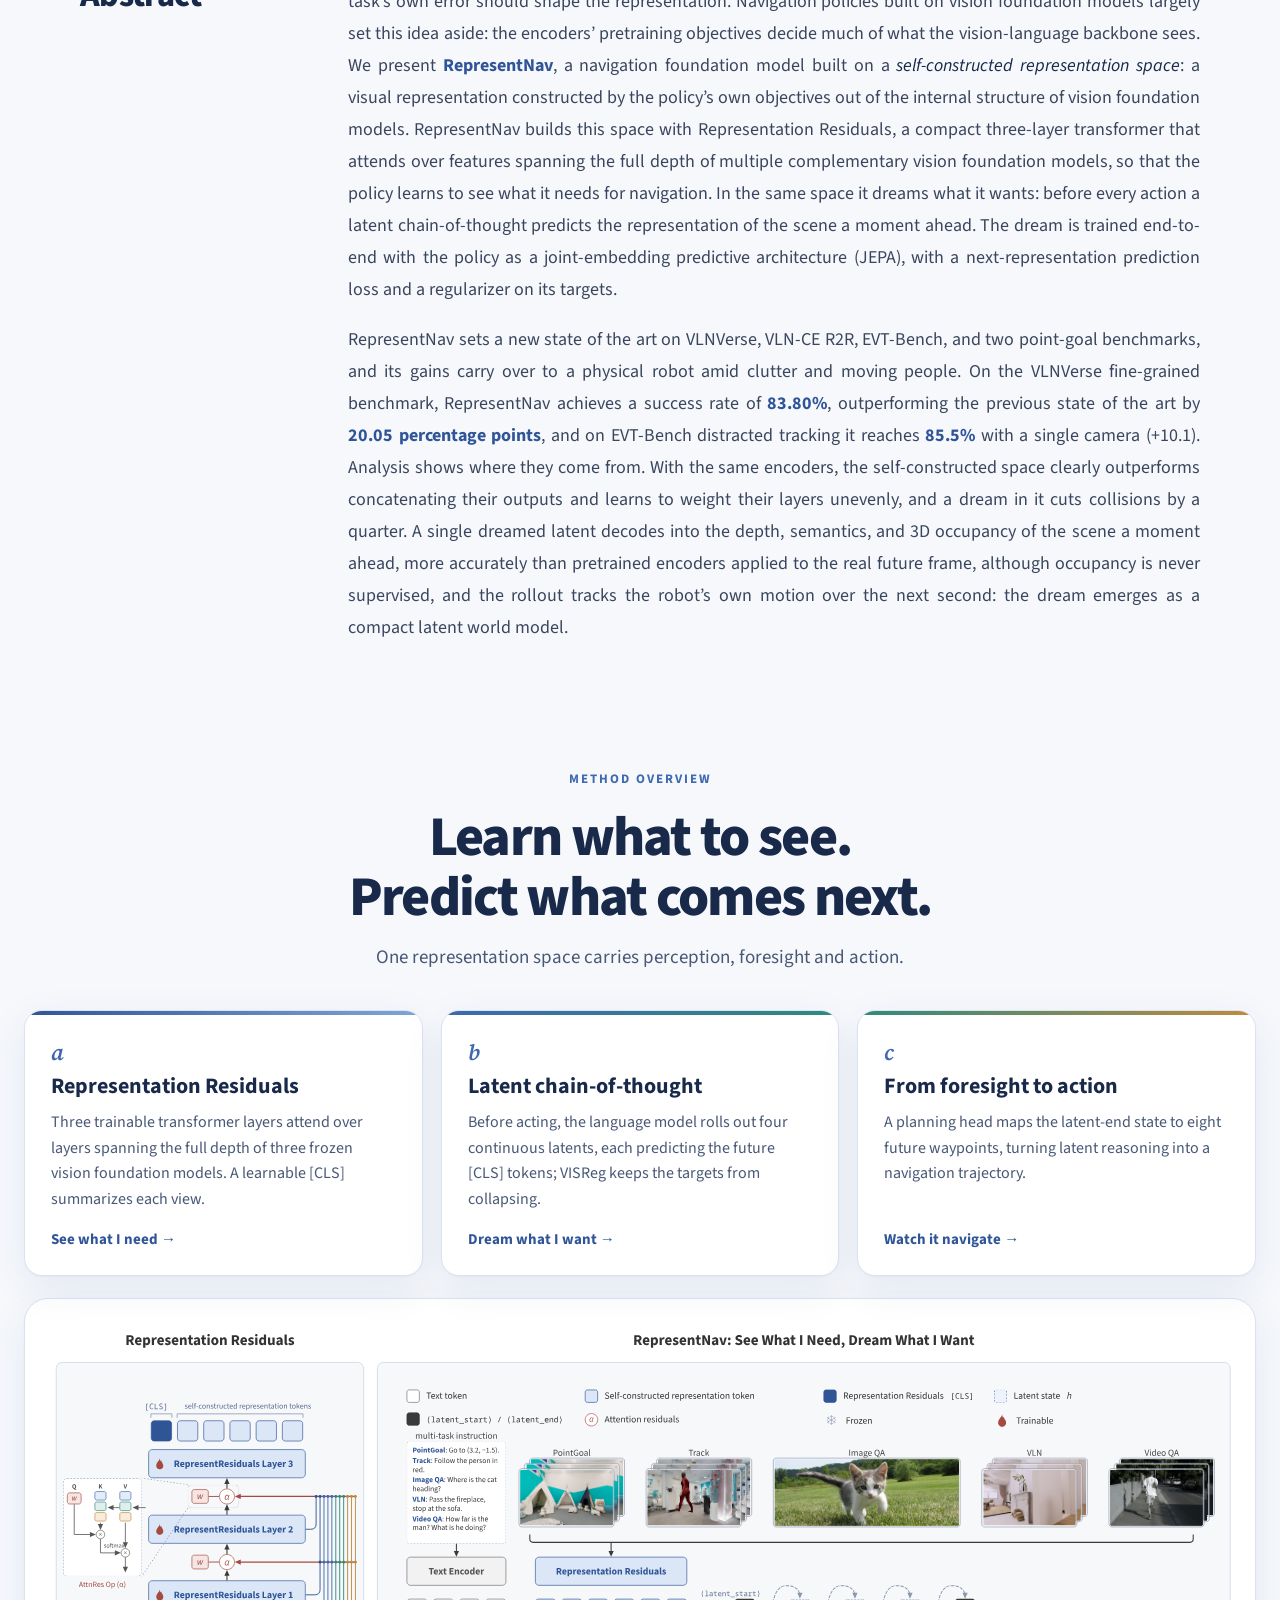
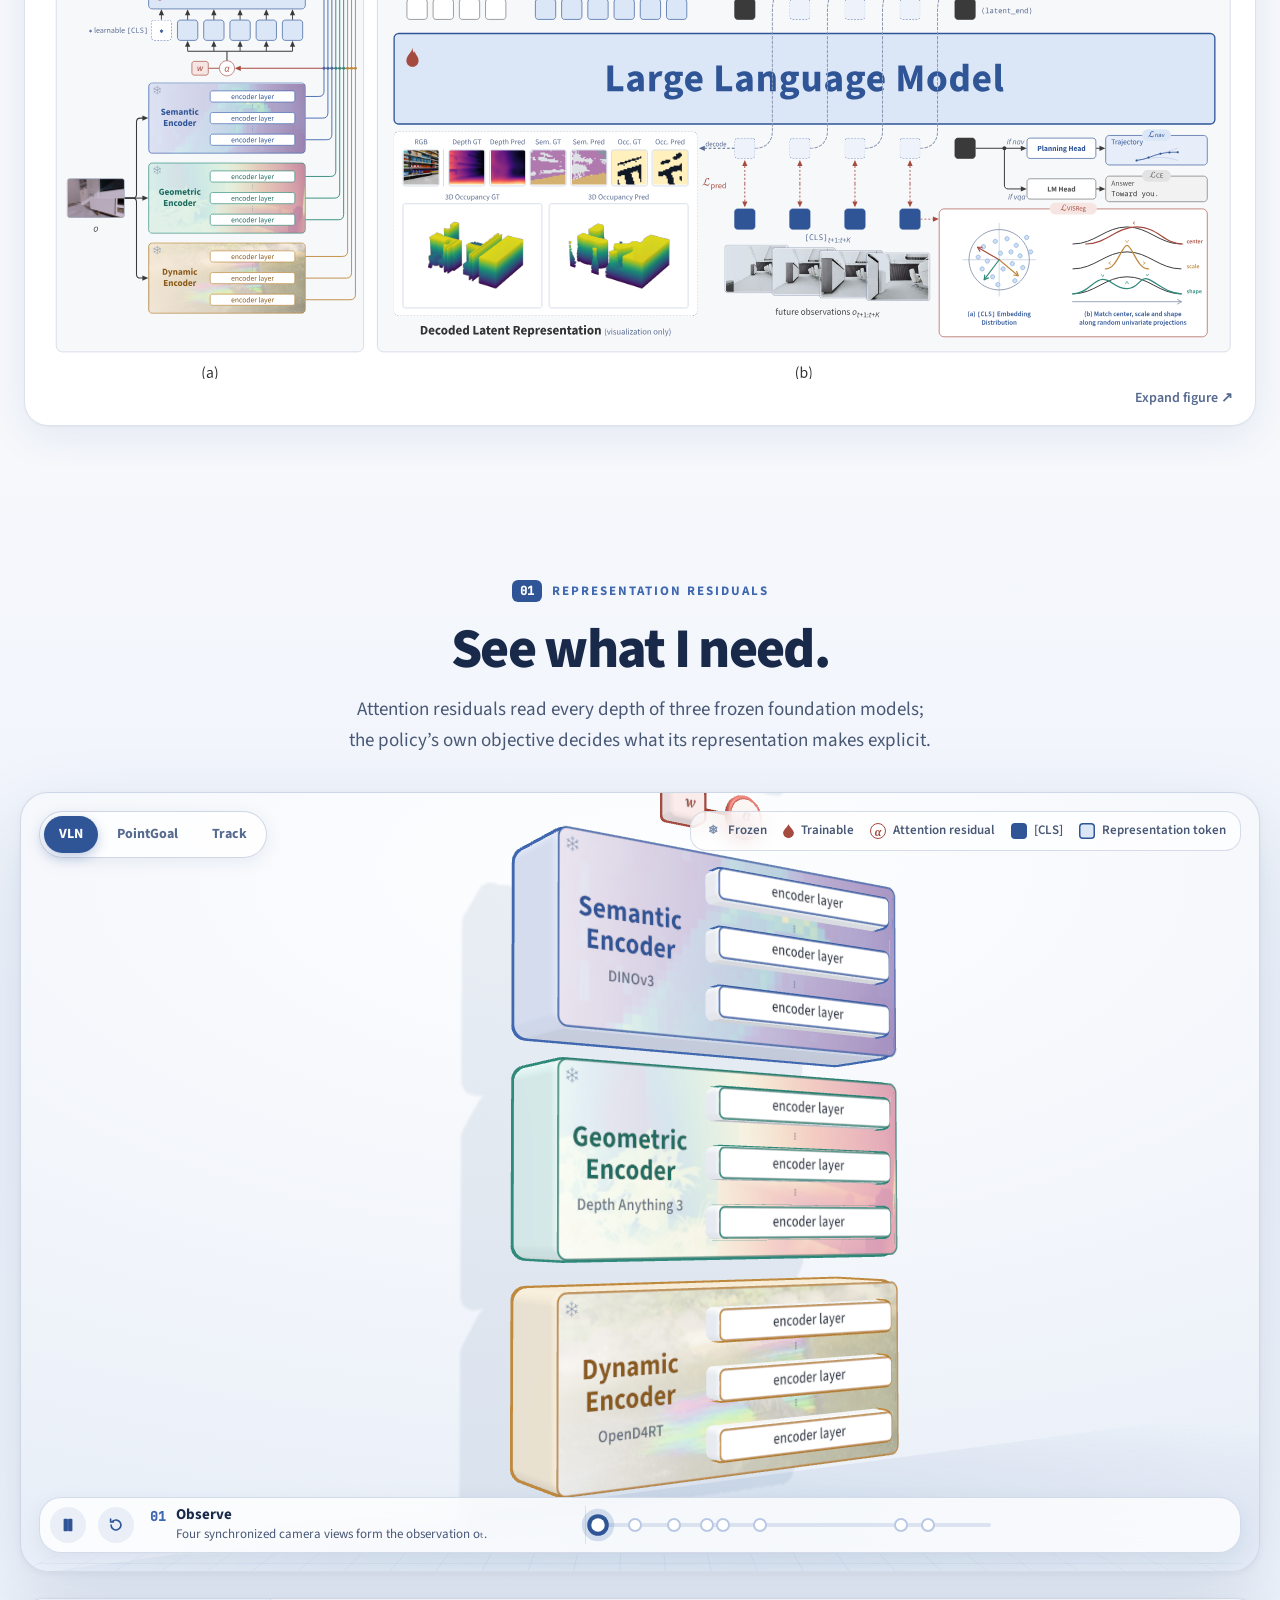
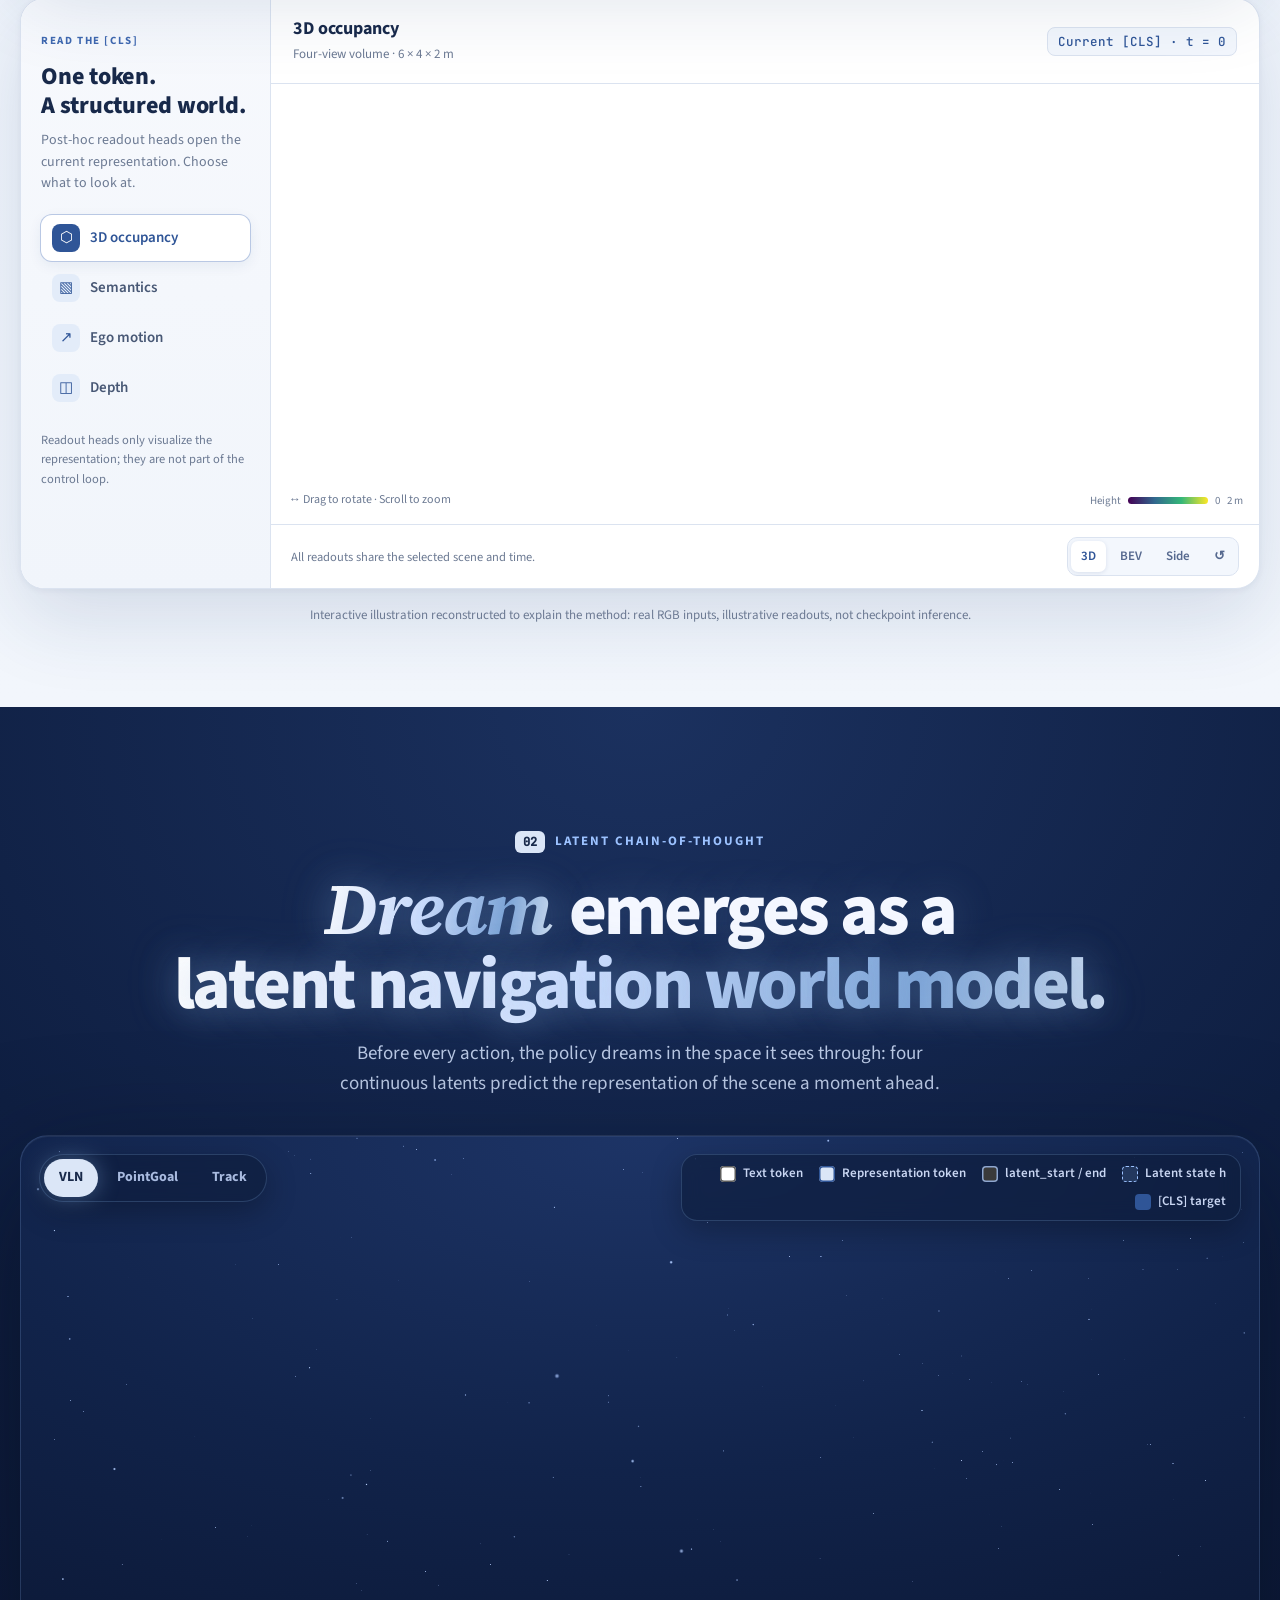
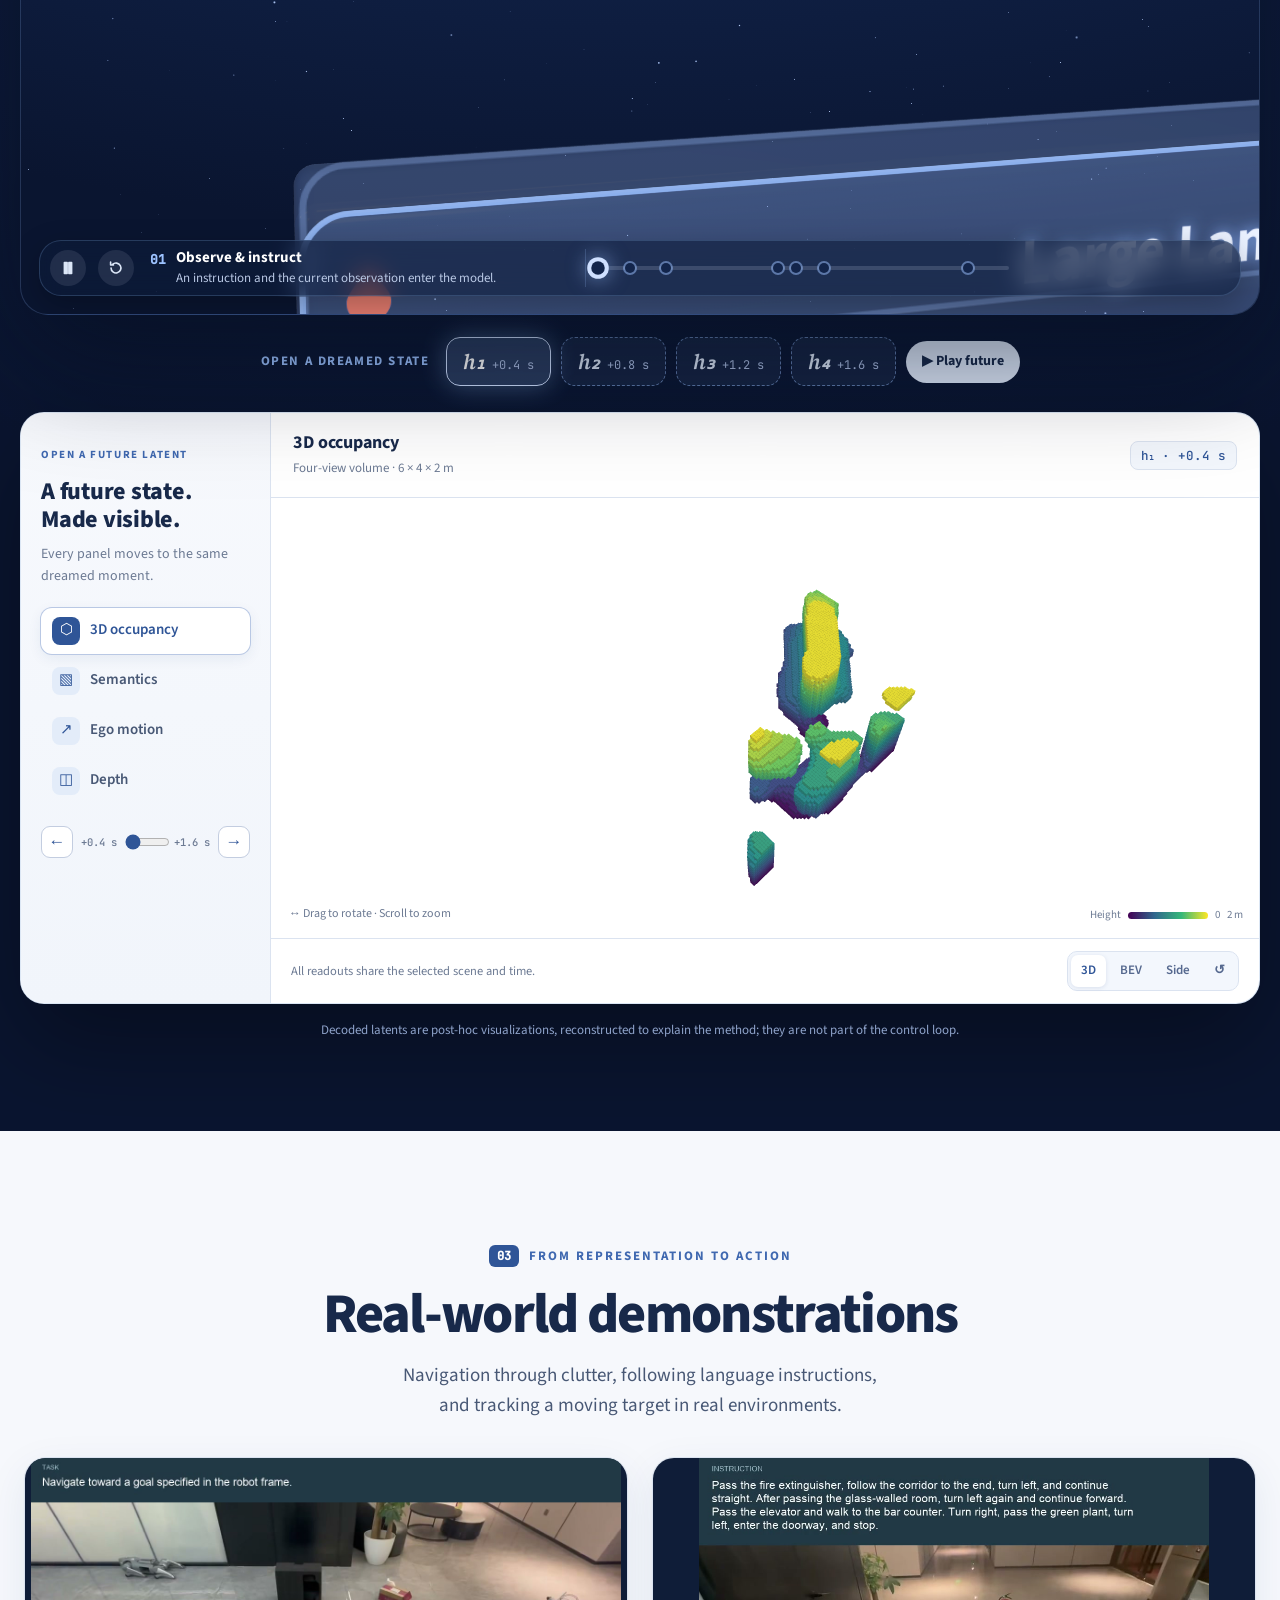
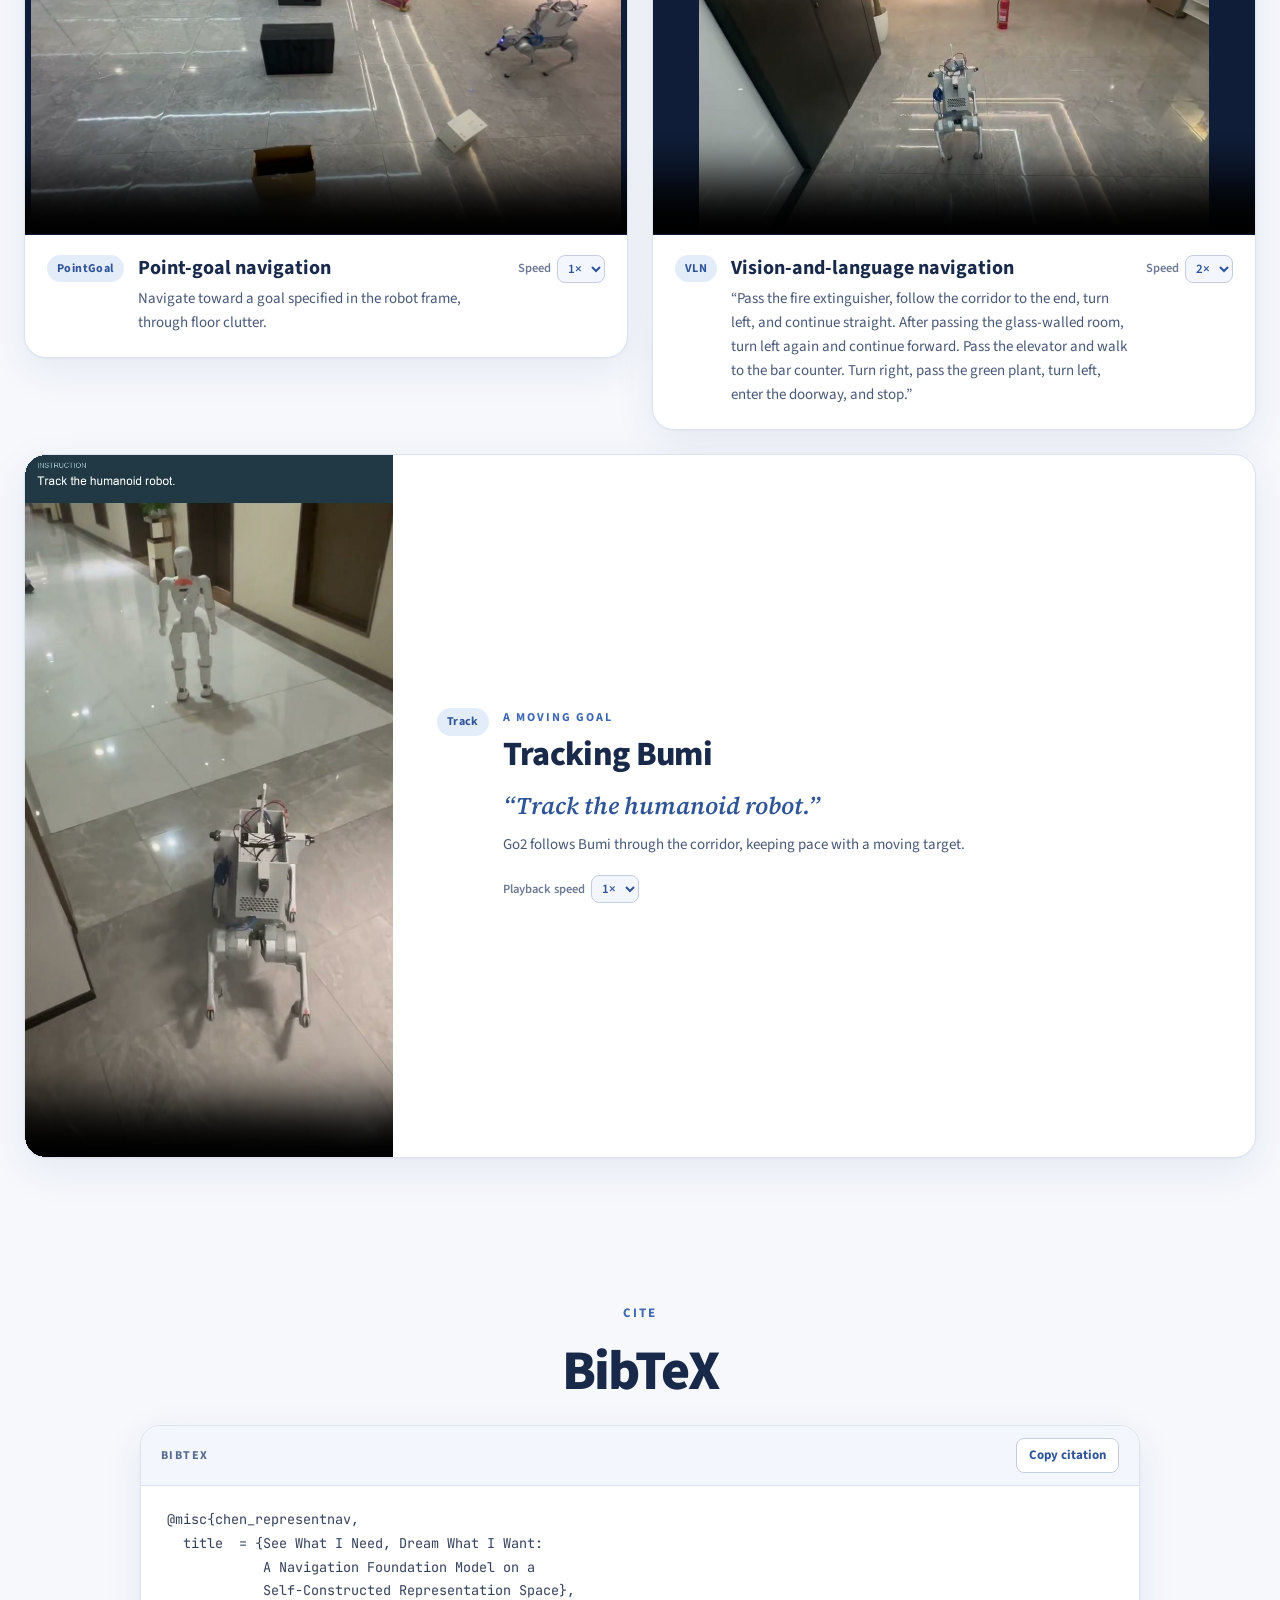
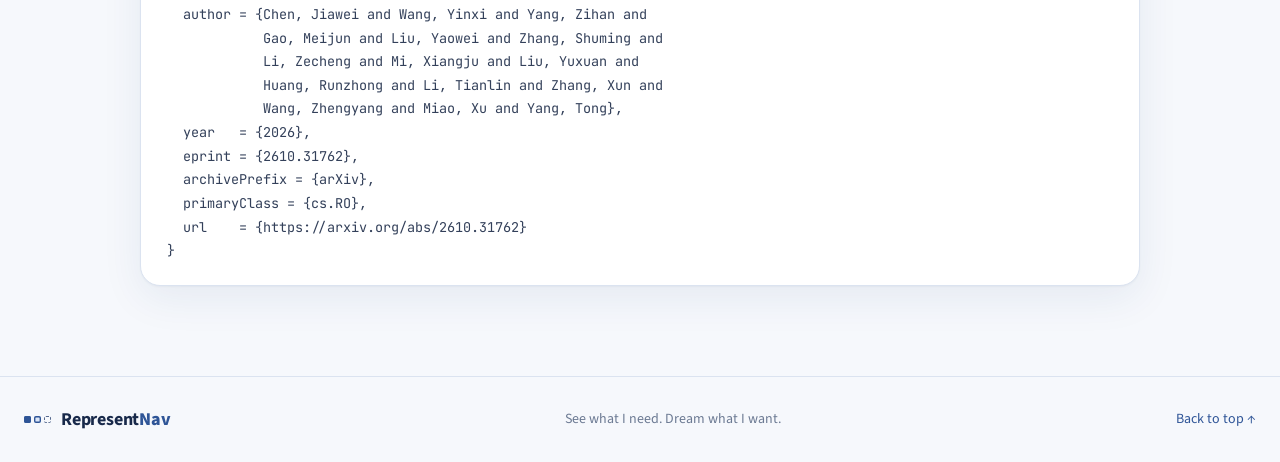
==== commit eafd9b19: "Link the published RepresentNav arXiv paper" ====
--- a/representnav/index.html
+++ b/representnav/index.html
@@ -37,7 +37,7 @@
       <a href="#real-world">Videos</a>
       <a href="#citation">BibTeX</a>
     </nav>
-    <span class="topbar-paper resource-pending" aria-disabled="true">Paper <span class="resource-status">Coming soon</span></span>
+    <a class="topbar-paper" href="https://arxiv.org/pdf/2610.31762" target="_blank" rel="noopener">Paper ↗</a>
   </header>
 
   <main id="top">
@@ -63,7 +63,7 @@
           <li><img class="logo logo-dc" src="assets/logos/datacanvas.png" alt="DataCanvas" onerror="this.closest('li').hidden=true"></li>
         </ul>
         <div class="hero-actions">
-          <span class="button primary resource-pending" aria-disabled="true"><svg viewBox="0 0 20 20" aria-hidden="true"><path d="M5 2.5h6.5L16 7v10.5H5z M11.5 2.5V7H16" /></svg>Paper <span class="resource-status">Coming soon</span></span>
+          <a class="button primary" href="https://arxiv.org/pdf/2610.31762" target="_blank" rel="noopener"><svg viewBox="0 0 20 20" aria-hidden="true"><path d="M5 2.5h6.5L16 7v10.5H5z M11.5 2.5V7H16" /></svg>Paper</a>
           <span class="button resource-pending" aria-disabled="true"><svg viewBox="0 0 20 20" aria-hidden="true"><path d="m6 5-5 5 5 5 M14 5l5 5-5 5 M12 3l-4 14" /></svg>Code <span class="resource-status">Coming soon</span></span>
           <a class="button" href="#see"><svg viewBox="0 0 20 20" aria-hidden="true"><path d="M3 10h14 M11 4l6 6-6 6" /></svg>Interactive method</a>
           <a class="button" href="#real-world"><svg viewBox="0 0 20 20" aria-hidden="true"><path d="M6 4.5v11l9-5.5z" /></svg>Videos</a>
@@ -266,7 +266,11 @@
             Li, Zecheng and Mi, Xiangju and Liu, Yuxuan and
             Huang, Runzhong and Li, Tianlin and Zhang, Xun and
             Wang, Zhengyang and Miao, Xu and Yang, Tong},
-  note   = {Research manuscript}
+  year   = {2026},
+  eprint = {2610.31762},
+  archivePrefix = {arXiv},
+  primaryClass = {cs.RO},
+  url    = {https://arxiv.org/abs/2610.31762}
 }</pre></div>
     </section>
   </main>
@@ -274,7 +278,7 @@
   <footer class="site-footer"><a class="wordmark" href="#top"><span class="wordmark-mark" aria-hidden="true"><i></i><i></i><i></i></span><span>Represent<b>Nav</b></span></a><p>See what I need. Dream what I want.</p><a href="#top">Back to top ↑</a></footer>
   <dialog id="figure-dialog" aria-label="Expanded paper figure"><div class="dialog-toolbar"><p id="figure-caption"></p><button type="button" id="close-figure" aria-label="Close expanded figure">×</button></div><img id="expanded-figure" alt=""><a id="figure-original" target="_blank" rel="noopener">Open original image ↗</a></dialog>
   <div id="page-status" class="page-status" role="status" aria-live="polite"></div>
-  <noscript><p class="noscript-notice">Interactive illustrations require JavaScript. Paper and code: coming soon. Watch the demonstrations: <a href="assets/videos/pointgoal-obstacles-captioned.mp4">PointGoal</a> · <a href="assets/videos/vln-user4-captioned.mp4">VLN</a> · <a href="assets/videos/track-bumi-trim12-captioned.mp4">Track Bumi</a>.</p></noscript>
+  <noscript><p class="noscript-notice">Interactive illustrations require JavaScript. Read the <a href="https://arxiv.org/pdf/2610.31762">paper on arXiv</a>. Code: coming soon. Watch the demonstrations: <a href="assets/videos/pointgoal-obstacles-captioned.mp4">PointGoal</a> · <a href="assets/videos/vln-user4-captioned.mp4">VLN</a> · <a href="assets/videos/track-bumi-trim12-captioned.mp4">Track Bumi</a>.</p></noscript>
   <script type="module" src="js/app.mjs"></script>
 </body>
 </html>
